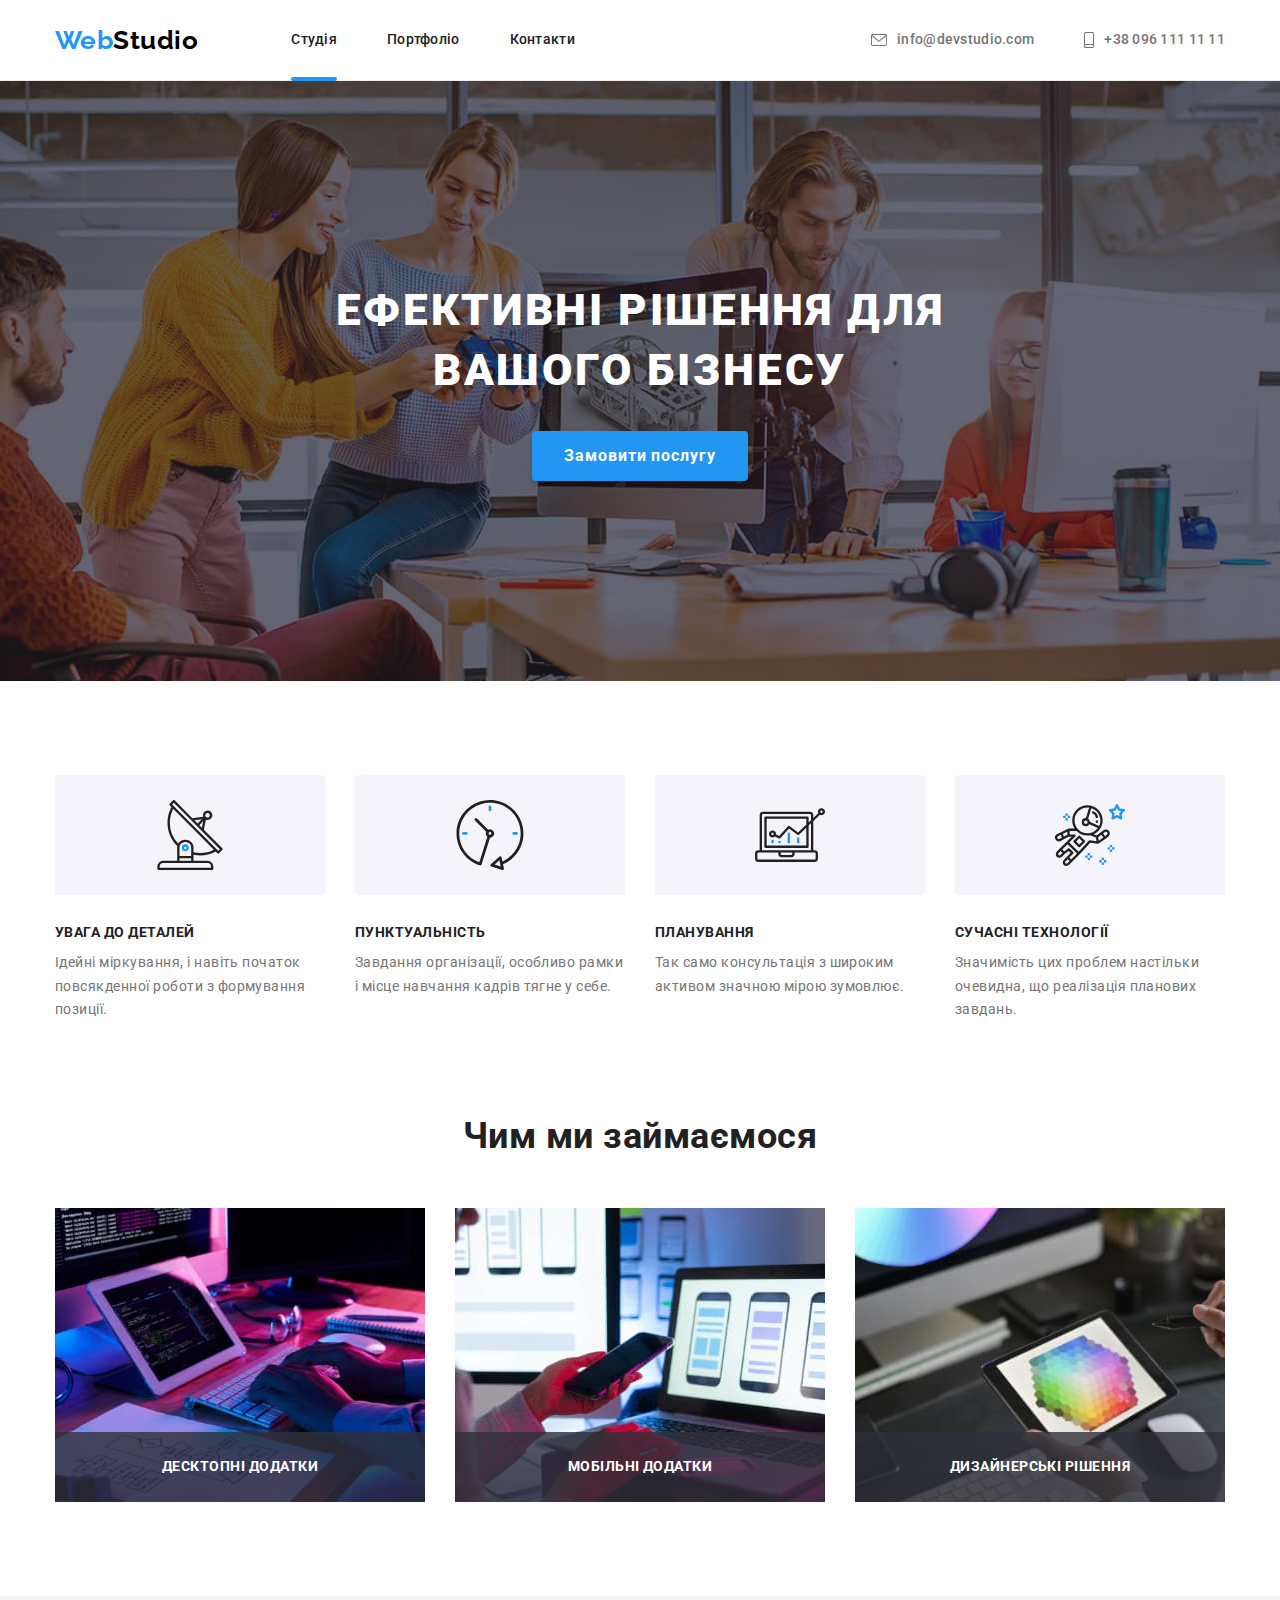
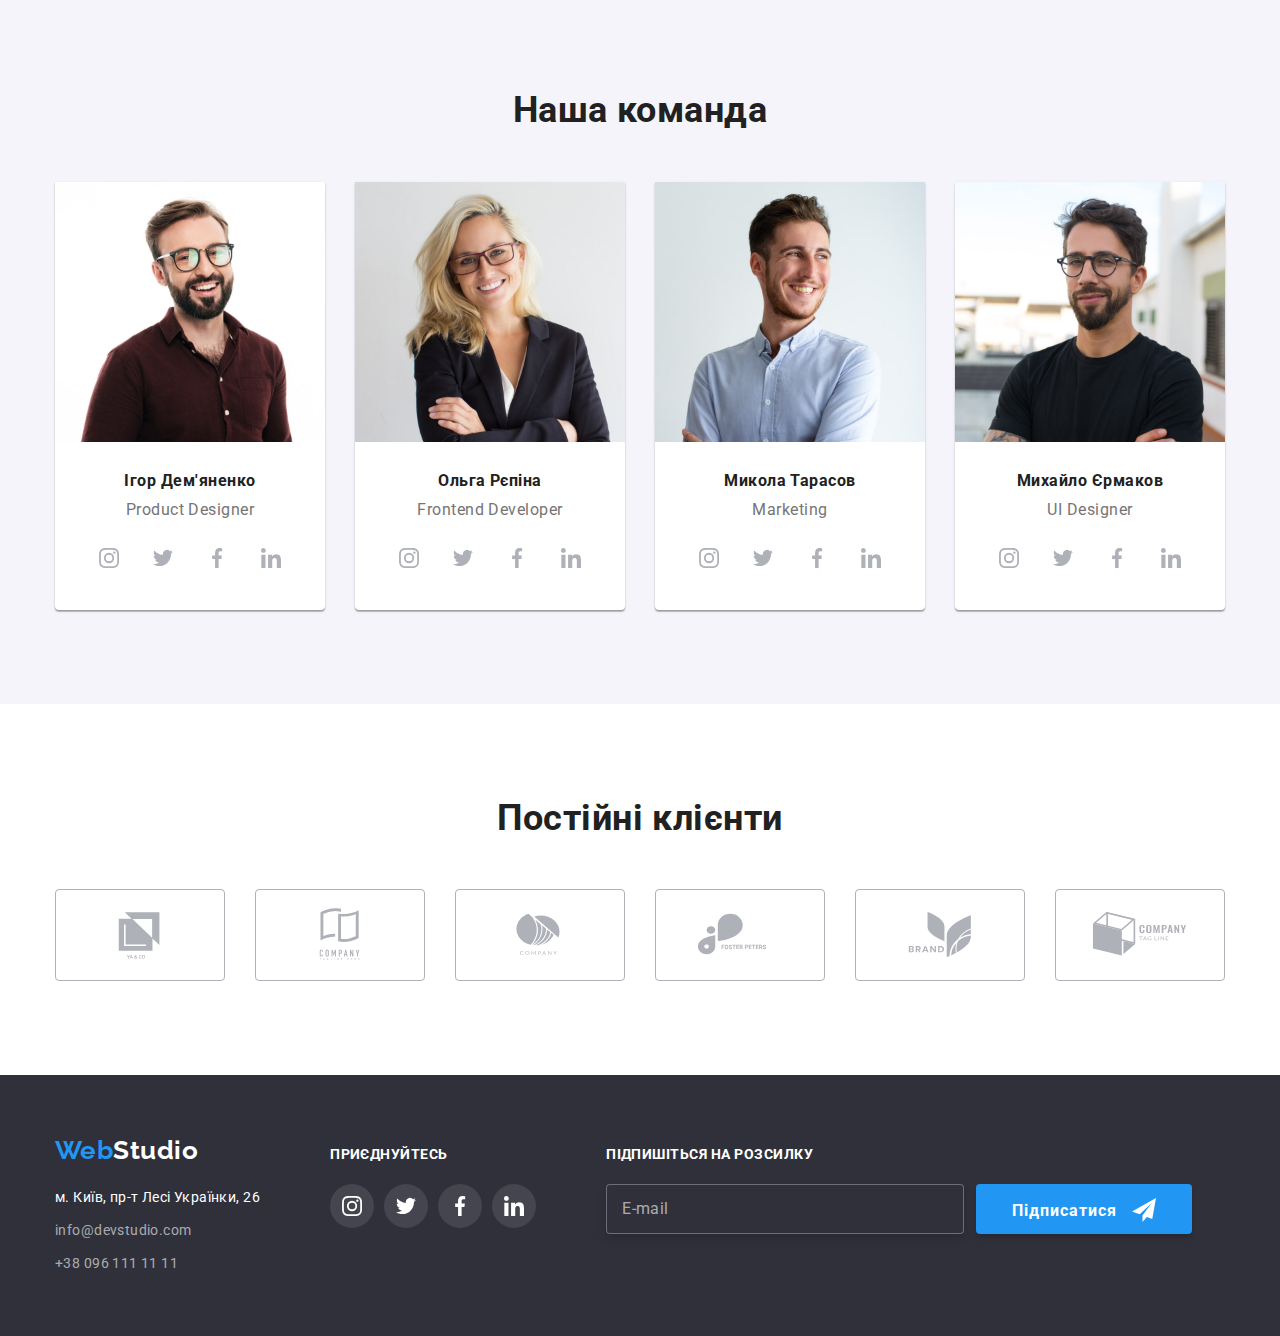
==== index.html @ 6e751613 "add tag bem" ====
<!DOCTYPE html>
<html lang="uk">

<head>
  <meta charset="UTF-8" />
  <meta http-equiv="X-UA-Compatible" content="IE=edge" />
  <meta name="viewport" content="width=device-width, initial-scale=1.0" />
  <title>WebStudio</title>
  <link href="https://fonts.googleapis.com/css2?family=Raleway:wght@700&family=Roboto:wght@400;500;700;900&display=swap"
    rel="stylesheet" />
  <link rel="stylesheet"
    href="https://cdnjs.cloudflare.com/ajax/libs/modern-normalize/1.1.0/modern-normalize.min.css" />
  <link rel="stylesheet" href="./css/styles.css" />
</head>

<body>

  <!-- Шапка -->
  <header class="page-header">
    <div class="container main-nav">
      <nav class="main-nav">


        <!-- Header logo -->
        <a href="./index.html" class="main-nav__logo">Web<span class="main-nav__label">Studio</span></a>

        <!-- Header nav -->
        <ul class="main-nav__list">

          <li class="main-nav__item"><a href="./index.html" class=" main-nav__link main-nav__link--current">Студія</a>
          </li>
          <li class="main-nav__item"><a href="./portfolio.html" class="main-nav__link">Портфоліо</a></li>
          <li class="main-nav__item"><a href="" class="main-nav__link">Контакти</a></li>
        </ul>
      </nav>

      <!-- Header auth     -->
      <ul class="header-auth__list">
        <li class="header-auth__item">
          <a class="header-auth__link  header-auth__mailo" href="mailto:info@devstudio.com">
            <svg class="header-auth__icon" width="16" height="12">
              <use href="./images/icons.svg.svg#icon-envelope "> </use>
            </svg>info@devstudio.com</a>
        </li>
        <li class="header-auth__item">
          <a class="header-auth__link " href="tel:+380961111111">
            <svg class="header-auth__icon" width="10" height="16">
              <use href="./images/icons.svg.svg#icon-smartphone "> </use>
            </svg>+38 096 111 11 11</a>
        </li>
      </ul>
    </div>
  </header>

  <main>
    <!-- Hero -->
    <section class="section-hero img-hero">
      <div class="container">
        <h1 class="section-hero__title">Ефективні рішення для вашого бізнесу</h1>
        <button type="button" class="modal__btm" data-modal-open>Замовити послугу</button>

      </div>
    </section>

    <!-- Sections features -->
    <section class="section-features">
      <h2 class="visuali-hidden">Особливості</h2>
      <div class="container">
        <ul class="section-features__list">
          <li class="section-features__item">
            <div class="section-features__icon">
              <svg class="section-features__svg">
                <use href="./images/icons.svg.svg#icon-antenna"> </use>
              </svg>
            </div>
            <h3 class="section-features__title">УВАГА ДО ДЕТАЛЕЙ</h3>

            <p class="section-features__description">
              Ідейні міркування, і навіть початок повсякденної роботи з формування позиції.
            </p>
          </li>
          <li>
            <div class="section-features__icon">
              <svg class="section-features__svg">
                <use href="./images/icons.svg.svg#icon-clock"> </use>
              </svg>
            </div>
            <h3 class="section-features__title">ПУНКТУАЛЬНІСТЬ</h3>
            <p class="section-features__description">
              Завдання організації, особливо рамки і місце навчання кадрів тягне у себе.
            </p>
          </li>
          <li>
            <div class="section-features__icon">
              <svg class="section-features__svg">
                <use href="./images/icons.svg.svg#icon-diagram"> </use>
              </svg>
            </div>
            <h3 class="section-features__title">ПЛАНУВАННЯ</h3>
            <p class="section-features__description">
              Так само консультація з широким активом значною мірою зумовлює.
            </p>
          </li>
          <li>
            <div class="section-features__icon">
              <svg class="section-features__svg">
                <use href="./images/icons.svg.svg#icon-astronaut"> </use>
              </svg>
            </div>
            <h3 class="section-features__title">СУЧАСНІ ТЕХНОЛОГІЇ</h3>
            <p class="section-features__description">
              Значимість цих проблем настільки очевидна, що реалізація планових завдань.
            </p>
          </li>
        </ul>
      </div>
    </section>

    <!-- Чим ми займаємося -->
    <section class="section">
      <div class="container">
        <h2 class="section__title">Чим ми займаємося</h2>
        <ul class="section__works">
          <li class="section__item">
            <div class="item-works__list">
              <img src="./images/aboutimg1.jpg" class="section__image" width="370" alt="box1" />
              <p class="item-works__description">Десктопні додатки</p>
            </div>
          </li>
          <li class="section__item">
            <div class="item-works__list">
              <img src="./images/aboutimg2.jpg" class="section__image" width="370" alt="box2" />
              <p class="item-works__description">Мобільні додатки</p>
            </div>
          </li>
          <li class="section__item">
            <div class="item-works__list">
              <img src="./images/aboutimg3.jpg" class="section__image" width="370" alt="box3" />
              <p class="item-works__description">Дизайнерські рішення</p>
            </div>
          </li>
        </ul>
      </div>
    </section>

    <!-- Наша команда -->
    <section class="section team">
      <div class="container">
        <h2 class="section__title">Наша команда</h2>
        <!-- Product Designer -->
        <ul class="section__list">
          <li class="section__avatar">
            <img src="./images/imgproductdesigner-min.jpg" class="section__image" width="270" alt="Product Designer" />
            <div class="section__info">
              <h3 class="section__name">Ігор Дем'яненко</h3>
              <p class="section__team">Product Designer</p>
              <ul class="section-socials__list">

                <li class="section-socials__item">
                  <a class="section-socials__link " href="#" rel="noopener noreferrer nofollow" target="_blank">
                    <svg class="section-socials__icon" width="20" height="20">
                      <use href="./images/icons.svg.svg#icon-instagram"> </use>
                    </svg>
                  </a>
                </li>
                <li class="section-socials__item">
                  <a class="section-socials__link " href="#" rel="noopener noreferrer nofollow" target="_blank">
                    <svg class="section-socials__icon" width="20" height="20">
                      <use href="./images/icons.svg.svg#icon-twitter"> </use>
                    </svg>
                  </a>
                </li>
                <li class="section-socials__item">
                  <a class="section-socials__link " href="#" rel="noopener noreferrer nofollow" target="_blank">
                    <svg class="section-socials__icon" width="20" height="20">
                      <use href="./images/icons.svg.svg#icon-facebook"> </use>
                    </svg>
                  </a>
                </li>
                <li class="section-socials__item">
                  <a class="section-socials__link " href="#" rel="noopener noreferrer nofollow" target="_blank">
                    <svg class="section-socials__icon" width="20" height="20">
                      <use href="./images/icons.svg.svg#icon-linkedin"> </use>
                    </svg>
                  </a>
                </li>
              </ul>
            </div>
          </li>
          <!-- Frontend Developer -->
          <li class="section__avatar">
            <img src="./images/imgfrontenddeveloper-min.jpg" class="section__image" width="270"
              alt="Frontend Developer" />

            <div class="section__info">
              <h3 class="section__name">Ольга Рєпіна</h3>
              <p class="section__team">Frontend Developer</p>
              <ul class="section-socials__list">

                <li class="section-socials__item">
                  <a class="section-socials__link " href="#" rel="noopener noreferrer nofollow" target="_blank">
                    <svg class="section-socials__icon" width="20" height="20">
                      <use href="./images/icons.svg.svg#icon-instagram"> </use>
                    </svg>
                  </a>
                </li>
                <li class="section-socials__item">
                  <a class="section-socials__link " href="#" rel="noopener noreferrer nofollow" target="_blank">
                    <svg class="section-socials__icon" width="20" height="20">
                      <use href="./images/icons.svg.svg#icon-twitter"> </use>
                    </svg>
                  </a>
                </li>
                <li class="section-socials__item">
                  <a class="section-socials__link " href="#" rel="noopener noreferrer nofollow" target="_blank">
                    <svg class="section-socials__icon" width="20" height="20">
                      <use href="./images/icons.svg.svg#icon-facebook"> </use>
                    </svg>
                  </a>
                </li>
                <li class="section-socials__item">
                  <a class="section-socials__link " href="#" rel="noopener noreferrer nofollow" target="_blank">
                    <svg class="section-socials__icon" width="20" height="20">
                      <use href="./images/icons.svg.svg#icon-linkedin"> </use>
                    </svg>
                  </a>
                </li>
              </ul>
            </div>
          </li>

          <!-- Marketing -->
          <li class="section__avatar">
            <img src="./images/imgmarketing-min.jpg" class="section__image" width="270" alt="Marketing" />
            <div class="section__info">
              <h3 class="section__name">Микола Тарасов</h3>
              <p class="section__team">Marketing</p>
              <ul class="section-socials__list">

                <li class="section-socials__item">
                  <a class="section-socials__link " href="#" rel="noopener noreferrer nofollow" target="_blank">
                    <svg class="section-socials__icon" width="20" height="20">
                      <use href="./images/icons.svg.svg#icon-instagram"> </use>
                    </svg>
                  </a>
                </li>
                <li class="section-socials__item">
                  <a class="section-socials__link " href="#" rel="noopener noreferrer nofollow" target="_blank">
                    <svg class="section-socials__icon" width="20" height="20">
                      <use href="./images/icons.svg.svg#icon-twitter"> </use>
                    </svg>
                  </a>
                </li>
                <li class="section-socials__item">
                  <a class="section-socials__link " href="#" rel="noopener noreferrer nofollow" target="_blank">
                    <svg class="section-socials__icon" width="20" height="20">
                      <use href="./images/icons.svg.svg#icon-facebook"> </use>
                    </svg>
                  </a>
                </li>
                <li class="section-socials__item">
                  <a class="section-socials__link " href="#" rel="noopener noreferrer nofollow" target="_blank">
                    <svg class="section-socials__icon" width="20" height="20">
                      <use href="./images/icons.svg.svg#icon-linkedin"> </use>
                    </svg>
                  </a>
                </li>
              </ul>
            </div>
          </li>

          <!-- UI Designer -->
          <li class="section__avatar">
            <img src="./images/imguldesigner-min.jpg" class="section__image" width="270" alt="UI Designerr" />
            <div class="section__info">
              <h3 class="section__name">Михайло Єрмаков</h3>
              <p class="section__team">UI Designer</p>
              <ul class="section-socials__list">

                <li class="section-socials__item">
                  <a class="section-socials__link " href="#" rel="noopener noreferrer nofollow" target="_blank">
                    <svg class="section-socials__icon" width="20" height="20">
                      <use href="./images/icons.svg.svg#icon-instagram"> </use>
                    </svg>
                  </a>
                </li>
                <li class="section-socials__item">
                  <a class="section-socials__link " href="#" rel="noopener noreferrer nofollow" target="_blank">
                    <svg class="section-socials__icon" width="20" height="20">
                      <use href="./images/icons.svg.svg#icon-twitter"> </use>
                    </svg>
                  </a>
                </li>
                <li class="section-socials__item">
                  <a class="section-socials__link " href="#" rel="noopener noreferrer nofollow" target="_blank">
                    <svg class="section-socials__icon" width="20" height="20">
                      <use href="./images/icons.svg.svg#icon-facebook"> </use>
                    </svg>
                  </a>
                </li>
                <li class="section-socials__item">
                  <a class="section-socials__link " href="#" rel="noopener noreferrer nofollow" target="_blank">
                    <svg class="section-socials__icon" width="20" height="20">
                      <use href="./images/icons.svg.svg#icon-linkedin"> </use>
                    </svg>
                  </a>
                </li>
              </ul>
            </div>
          </li>
        </ul>
      </div>
    </section>
    <!-- Постійні клієнти -->
    <section class="section">
      <div class="container  ">
        <h2 class="section__title">Постійні клієнти</h2>
        <ul class="section-customers__list">

          <li class="section-customers__item">
            <a class="section-customers__link" href="#" rel="noopener noreferrer nofollow" target="_blank">
              <svg class="section-customers__icon">
                <use href="./images/icons.svg.svg#icon-company-one"> </use>
              </svg>
            </a>
          </li>
          <li class="section-customers__item">
            <a class="section-customers__link" href="#" rel="noopener noreferrer nofollow" target="_blank">
              <svg class="section-customers__icon">
                <use href="./images/icons.svg.svg#icon-company-two"> </use>
              </svg>
            </a>
          </li>
          <li class="section-customers__item">
            <a class="section-customers__link" href="#" rel="noopener noreferrer nofollow" target="_blank">
              <svg class="section-customers__icon">
                <use href="./images/icons.svg.svg#icon-company-three"> </use>
              </svg>
            </a>
          </li>
          <li class="section-customers__item">
            <a class="section-customers__link" href="#" rel="noopener noreferrer nofollow" target="_blank">
              <svg class="section-customers__icon">
                <use href="./images/icons.svg.svg#icon-company-four"> </use>
              </svg>
            </a>
          </li>
          <li class="section-customers__item">
            <a class="section-customers__link" href="#" rel="noopener noreferrer nofollow" target="_blank">
              <svg class="section-customers__icon">
                <use href="./images/icons.svg.svg#icon-company-five"> </use>
              </svg>
            </a>
          </li>
          <li class="section-customers__item">
            <a class="section-customers__link" href="#" rel="noopener noreferrer nofollow" target="_blank">
              <svg class="section-customers__icon">
                <use href="./images/icons.svg.svg#icon-company-six"> </use>
              </svg>
            </a>
          </li>
        </ul>
      </div>
    </section>
  </main>

  <!-- Footer -->
  <footer class="footer">
    <div class="container blok-logo">
      <div>
        <a href="./index.html" class="footer__title">Web<span class="footer__logo">Studio</span></a>
        <address class="footer__addres">
          <!-- Footer auth -->
          <ul class="footer-auth__list">

            <li class="footer-auth__item">
              <a class="footer-auth__maps" href="https://goo.gl/maps/EwNaGcTpWCkgvGho6"
                rel="noopener noreferrer nofollow" target="_blank">м. Київ, пр-т Лесі Українки, 26</a>
            </li>

            <li class="footer-auth__item">
              <a href="mailto:info@devstudio.com" class="footer-auth__link" rel="noopener noreferrer nofollow"
                target="_blank">info@devstudio.com</a>
            </li>

            <li class="footer-auth__item"><a href="tel:+380961111111" class="footer-auth__link">+38 096 111 11 11</a>
            </li>
          </ul>
        </address>
      </div>
      <!-- Приєднуйтесь -->
      <div class=" footer-social">
        <b class="footer-social__title">приєднуйтесь</b>
        <ul class="footer-media__list">

          <li class="footer-media__item">
            <a class="footer-media__link " href="#" rel="noopener noreferrer nofollow" target="_blank">
              <svg class="footer-media__icon" width="20" height="20">
                <use href="./images/icons.svg.svg#icon-instagram"> </use>
              </svg>
            </a>

            <a class="footer-media__link " href="#" rel="noopener noreferrer nofollow" target="_blank">
              <svg class="footer-media__icon" width="20" height="20">
                <use href="./images/icons.svg.svg#icon-twitter"> </use>
              </svg>
            </a>

            <a class="footer-media__link " href="#" rel="noopener noreferrer nofollow" target="_blank">
              <svg class="footer-media__icon" width="20" height="20">
                <use href="./images/icons.svg.svg#icon-facebook"> </use>
              </svg>
            </a>

            <a class="footer-media__link " href="#" rel="noopener noreferrer nofollow" target="_blank">
              <svg class="footer-media__icon" width="20" height="20">
                <use href="./images/icons.svg.svg#icon-linkedin"> </use>
              </svg>
            </a>
          </li>
        </ul>
      </div>
      <!-- Підпишіться на розсилку -->
      <form>
        <div class="footer-social">
          <b class="footer-social__title">Підпишіться на розсилку</b>
          <div class="footer-subscribe">
            <div class="footer-form">
              <input class="footer-form__input" type="email" name="email" id="email" placeholder=" ">
              <label for="email" class="footer-form__label">E-mail</label>
            </div>
            <button type="submit" class="modal__btm">Підписатися
              <svg class="section-modal__icon" width="24" height="24">
                <use href="./images/icons.svg.svg#icon-icon-send-1"></use>
              </svg>
            </button>
          </div>
        </div>
      </form>
    </div>
  </footer>
  <!-- Modal -->
  <div class="backdrop is-hidden" data-modal>
    <div class="modal">
      <button class="modal__is-hidden" data-modal-close>
        <svg class="modal__close" width="11" height="11">
          <use href="./images/icons.svg.svg#icon-Vector-6"></use>
        </svg>
      </button>

      <h3 class="modal__title">Залиште свої дані, ми вам передзвонимо</h3>
      <form class="modal__form">
        <ul class="modal__group">
          <li class="modal__item">
            <label for="name" class="modal__label">Ім'я</label>
            <div class="modal__wrap">
              <input type="text" class="modal__input" name="name" id="name">
              <svg class="modal__icon" height="12" width="12">
                <use href="./images/icons.svg.svg#icon-Vector-1"></use>
              </svg>
            </div>

          </li>
          <li class="modal__item">
            <label for="tel" class="modal__label">Телефон</label>
            <div class="modal__wrap">
              <input type="tel" class="modal__input" name="tel" id="tel">
              <svg class="modal__icon" height="12" width="12">
                <use href="./images/icons.svg.svg#icon-Vector-2"></use>
              </svg>
            </div>
          </li>
          <li class="modal__item">
            <label for="mail" class="modal__label">Пошта</label>
            <div class="modal__wrap">
              <input type="email" class="modal__input" name="mail" id="mail">
              <svg class="modal__icon" height="12" width="12">
                <use href="./images/icons.svg.svg#icon-Vector-3"></use>
              </svg>
            </div>
          </li>
          <li class=" modal__item modal__comment">
            <label for="comment" class="modal__label">Коментар</label>
            <textarea class="modal__textarea" name="comment" id="comment" rows="10"
              placeholder="Введіть текст"></textarea>
          </li>
        </ul>

        <label class="checkbox__label">
          <input type="checkbox" class="checkbox__input" name="contract" value="contract" id="contract">
          <svg class="checkbox__icon" width="16" height="15">
            <use class="checkbox__border" href="./images/icons.svg.svg#icon-Vector-4"></use>
            <use class="checkbox__check" href="./images/icons.svg.svg#icon-icon-check"></use>
          </svg>
          <b class="contract"> Погоджуюся з розсилкою та приймаю <a class="contract__link" href="#">Умови
              договору</a></b>
        </label>

        <button class="btn-sumbit" type="submit">Відправити</button>
      </form>

    </div>
  </div>
  <script src="./js/modal.js"></script>
</body>

</html>
---- css/styles.css ----
:root {
  --primary-color: #ffffff;
  --primary-teks-color: #212121;
  --secondary-teks-color: #757575;
  --background-color-hero: #c4c4c4;
  --hero-footer-color: #2f303a;
  --hero-btn-color: #188ce8;
  --hero-logo-color: #000000;
  --akcent-color: #2196f3;
  --auth-nav-color: rgba(255, 255, 255, 0.6);
  --button-color-nav: #f5f4fa;
  --border-heder-portfolio: #ececec;
  --border-project-item: #eeeeee;
  --border-client-icon: #afb1b8;
  --background-hero-image: rgba(47, 48, 58, 0.4);
  --box-shadow-section-avatar-one: rgba(0, 0, 0, 0.12);
  --box-shadow-section-avatar-two: rgba(0, 0, 0, 0.14);
  --box-shadow-section-avatar-three: rgba(0, 0, 0, 0.2);
  --box-shadow-radio-btn-one: rgba(0, 0, 0, 0.1);
  --box-shadow-radio-btn-two: rgba(0, 0, 0, 0.08);
  --box-shadow-radio-btn-three: rgba(0, 0, 0, 0.12);
  --box-shadow-project-item-one: rgba(0, 0, 0, 0.12);
  --box-shadow-project-item-two: rgba(0, 0, 0, 0.06);
  --box-shadow-project-item-three: rgba(0, 0, 0, 0.16);
  --background-footer-media: rgba(255, 255, 255, 0.1);
  --background-overlay-text: rgba(33, 150, 243, 0.9);
  --duration: 250ms;
  --timing-function: cubic-bezier(0.4, 0, 0.2, 1);
  --border-footer-subscribe-btn: rgba(255, 255, 255, 0.3);
  --drop-shadop-footer-subscribe-btn: drop-shadow(0px 4px 4px rgba(0, 0, 0, 0.15));
  --input-email-footer-bc: #2f303a;
  --label-email-footer-color: rgba(255, 255, 255, 0.6);
  --btn-sumbit-modal-box-shadow: rgba(0, 0, 0, 0.15);
  --comment-textarea-color: rgba(117, 117, 117, 0.5);
  --comment-textarea-border: rgba(33, 33, 33, 0.2);
  --works-description-bc: rgba(47, 48, 58, 0.8);
}

/* Body */
body {
  color: var(--primary-teks-color);
  background-color: var(--primary-color);
  font-family: 'Roboto', sans-serif;
  letter-spacing: 0.03em;
}
/* Utility */
h1,
h2,
h3,
h4,
h5,
h6,
p {
  margin: 0px;
  margin-block-start: 0;
  margin-block-end: 0;
}

ul {
  padding-inline-start: 0;
  margin-block-start: 0;
  margin-block-end: 0;
  margin: 0px;
  padding-left: 0;
  list-style: none;
}

/* Visuali Hidden */
.visuali-hidden {
  position: absolute;
  clip: rect(0 0 0 0);
  width: 1px;
  height: 1px;
}

/* Container */
.container {
  width: 1200px;
  margin-left: auto;
  margin-right: auto;
  padding-left: 15px;
  padding-right: 15px;
}

/* Шапка */
/* Header  and footer logo */
.page-header {
  border-bottom: 1px solid var(--border-heder-portfolio);
}

/* Main-nav */

.main-nav {
  display: flex;
  align-items: center;
}

/* Header logo */

.main-nav__label,
.footer__logo,
.main-nav__logo {
  font-family: 'Raleway', sans-serif;
  font-weight: 700;
  font-size: 26px;
  line-height: 1.19;
  text-decoration: none;
}

.main-nav__label {
  color: var(--hero-logo-color);
}
.footer__logo {
  color: var(--primary-color);
}

.main-nav__logo {
  margin-right: 93px;

  color: var(--akcent-color);
}

/* Header nav  */
.main-nav__list {
  display: flex;
  margin-top: 0;
  margin-bottom: 0;

  letter-spacing: 0.02em;
  font-weight: 500;
  font-size: 14px;
  line-height: 1.14;
}
  .main-nav__link--current {
  position: relative;

  color: var(--akcent-color);
}
.main-nav__link--current::after {
  content: '';
  position: absolute;
  bottom: -1px;
  display: block;
  width: 100%;
  height: 4px;
  background-color: var(--akcent-color);
  border-radius: 2px;
}

 .main-nav__link:hover,
 .main-nav__link:focus {
  color: var(--akcent-color);
}

.main-nav__item {
  display: block;
}

.main-nav__item:not(:last-child) {
  margin-right: 50px;
}

.main-nav__link {
  display: block;
  padding-top: 32px;
  padding-bottom: 32px;

  color: var(--primary-teks-color);
  text-decoration: none;

  transition: var(--duration) var(--timing-function);
}

/* Header auth */
.header-auth__list {
  display: flex;
  margin-top: 0;
  margin-bottom: 0;
  margin-left: auto;

  letter-spacing: 0.02em;
  font-weight: 500;
  font-size: 14px;
  line-height: 1.14;
}
.header-auth__item:not(:last-child) {
  margin-right: 50px;
}
.header-auth__item {
  display: block;
}

.header-auth__link {
  display: flex;
  padding-top: 32px;
  padding-bottom: 32px;
  align-items: center;
  fill: currentColor;

  color: var(--secondary-teks-color);
  text-decoration: none;

  transition: var(--duration) var(--timing-function);
}

.header-auth__link:hover,
.header-auth__link:focus {
  color: var(--akcent-color);
}
.header-auth__icon {
  margin-right: 10px;
}

.header-auth__icon:hover,
.header-auth__icon:focus {
  fill: var(--akcent-color);
}

.header-auth__mailo:hover,
.header-auth__mailo:focus {
  fill: var(--akcent-color);
}

/* Hero */
/* Hero title*/
/* Overlay */
.img-hero {
  max-width: 1600px;
  margin-right: auto;
  margin-left: auto;
  background-image: linear-gradient(var(--background-hero-image), var(--background-hero-image)),
    url('../images/imghero.jpg');
  background-position: center;
  background-repeat: no-repeat;
  background-size: cover;
}

.section-hero {
  display: flex;
  padding-top: 200px;
  padding-bottom: 200px;

  background-color: var(--background-color-hero);
  align-items: center;
  text-align: center;
}

.section-hero__title {
  max-width: 696px;
  margin-bottom: 30px;
  margin-left: auto;
  margin-right: auto;

  color: var(--primary-color);
  letter-spacing: 0.06em;
  text-transform: uppercase;
  font-weight: 900;
  font-size: 44px;
  line-height: 1.36;
}

/* Hero button */

.modal__btm{
  position: relative;
  height: 50px;
  min-width: 216px;

  border-radius: 4px;
  border-color: transparent;
  box-shadow: 0px 4px 4px var(--btn-sumbit-modal-box-shadow);

  color: var(--primary-color);
  background-color: var(--akcent-color);
  font-family: inherit;
  font-weight: 700;
  font-size: 16px;
  line-height: 1.88;
  letter-spacing: 0.06em;
  cursor: pointer;

  transition: var(--duration) var(--timing-function);
}

.hero-btm:hover,
.hero-btm:focus {
  background-color: var(--hero-btn-color);
}

/* Sections features */

.section-features {
  padding-top: 94px;
}
.section-features__list {
  display: flex;
  gap: 30px;
}

.section-features__icon {
  padding: 25px 100px;
  border-radius: 4px;

  height: 120px;
  margin-bottom: 30px;
  background-color: var(--button-color-nav);
}
.section-features__svg {
  height: 70px;
  width: 70px;
}

.section-features__title {
  margin-bottom: 10px;

  color: var(--primary-teks-color);
  font-weight: 700;
  font-size: 14px;
  line-height: 1.14;
  text-transform: uppercase;
}

.section-features__description {
  max-width: 270px;

  color: var(--secondary-teks-color);
  font-size: 14px;
  line-height: 1.71;
}

/* Чим ми займаємося */
/* Наша команда */
.section {
  padding-top: 94px;
  padding-bottom: 94px;

  text-align: center;
}

.team:nth-child(2n) {
  background-color: var(--button-color-nav);
}

.section__title {
  margin-bottom: 50px;
  justify-content: center;

  color: var(--primary-teks-color);
  font-weight: 700;
  font-size: 36px;
  line-height: 1.16;
}

.section__works {
  display: flex;
}

.section__item {
  position: relative;
  display: block;
  margin-right: 30px;
}

.section__item:nth-child(3n) {
  margin-right: 0;
}
.item-works__description {
  position: absolute;
  display: flex;
  justify-content: center;
  align-items: center;
  width: 100%;
  height: 70px;
  bottom: 0;
  left: 0;

  color: var(--primary-color);
  background-color: var(--works-description-bc);
  font-weight: 700;
  font-size: 14px;
  line-height: 1.14;
  text-align: center;
  text-transform: uppercase;
}

.section__team {
  margin-bottom: 16px;

  color: var(--secondary-teks-color);
  font-size: 16px;
  line-height: 1.18;
  text-align: center;
}

.section__list {
  display: flex;
  margin-bottom: auto;
  margin-top: auto;
}
.section__info {
  padding-top: 30px;
  padding-bottom: 30px;
}

.section__avatar {
  display: block;
  max-width: 100%;
  box-shadow: 0px 1px 3px var(--box-shadow-section-avatar-one),
    0px 1px 1px var(--box-shadow-section-avatar-two),
    0px 2px 1px var(--box-shadow-section-avatar-three);
  border-radius: 0px 0px 4px 4px;

  background-color: var(--primary-color);
}

.section__avatar:not(:last-child) {
  margin-right: 30px;
}

.section__name {
  margin-bottom: 10px;

  color: var(--primary-teks-color);
  font-size: 16px;
  line-height: 1.18;
  text-align: center;
}

/* Links media avatar */

.section-socials__list {
  display: flex;
  justify-content: center;
}
.section-socials__item:not(:last-child) {
  margin-right: 10px;
}

.section-socials__link {
  display: block;
  padding: 12px;

  height: 44px;
  border-radius: 50%;
  fill: var(--border-client-icon);
  background-color: var(--primary-color);
  text-decoration: none;

  transition: var(--duration) var(--timing-function);
}

.section-socials__link:hover,
.section-socials__link:focus {
  fill: var(--primary-color);
  background-color: var(--akcent-color);
}

/* Button nav portfolio */
.section__portfolio {
  padding-top: 94px;
  padding-bottom: 94px;

  color: var(--primary-teks-color);
  font-size: 36px;
  line-height: 1.16;
}
.radio__list {
  display: flex;
  margin-bottom: 50px;
  justify-content: center;
}

.portfolio__list {
  display: flex;
  flex-wrap: wrap;
  gap: 30px;
}

.radio__item {
  margin-right: 8px;
}
.radio__item:nth-child(5) {
  margin-right: 0;
}

.radio__btn {
  display: block;
  padding: 6px 22px;
  border-radius: 4px;
  border-color: transparent;

  color: var(--primary-teks-color);
  background-color: var(--button-color-nav);
  font-family: inherit;
  font-size: 16px;
  font-weight: 500;
  line-height: 1.62;
  letter-spacing: 0.03em;
  cursor: pointer;

  transition: var(--duration) var(--timing-function);
}

.radio__btn:hover,
.radio__btn:focus {
  box-shadow: 0px 3px 1px var(--box-shadow-radio-btn-one),
    0px 1px 2px var(--box-shadow-radio-btn-two), 0px 2px 2px var(--box-shadow-radio-btn-three);

  color: var(--primary-color);
  background-color: var(--akcent-color);
}

.portfolio__item {
  display: block;
}
.section__port-overlay {
  position: relative;
  overflow: hidden;
}

.section__text-overlay {
  position: absolute;
  top: 0;
  left: 0;
  width: 100%;
  height: 100%;
  padding: 63px 24px;

  color: var(--primary-color);
  font-size: 18px;
  line-height: 1.56;
  background-color: var(--background-overlay-text);

  opacity: 0;
  transform: translateY(100%);
  transition: transform var(--duration) var(--timing-function),
    opacity var(--duration) var(--timing-function);
}

.portfolio__list .portfolio__link:hover .section__text-overlay ,
.portfolio__list .portfolio__link:focus .section__text-overlay  {
  opacity: 1;
  transform: translateY(0);
}
.portfolio__link{
  display: block;
  text-decoration: none;

  transition: var(--duration) var(--timing-function);
}
.portfolio__link:hover,
.portfolio__link:focus {
  box-shadow: 0px 1px 1px var(--box-shadow-project-item-one),
    0px 4px 4px var(--box-shadow-project-item-two), 1px 4px 6px var(--box-shadow-project-item-three);
}
 
.section__image {
  display: block;
  max-width: 100%;
}

.project__user {
  padding-top: 20px;
  padding-right: 24px;
  padding-bottom: 20px;
  padding-left: 24px;
  background-color: var(--primary-color);
  border-bottom: 1px solid var(--border-project-item);
  border-right: 1px solid var(--border-project-item);
  border-left: 1px solid var(--border-project-item);
}

.project__title {
  margin-bottom: 4px;

  color: var(--primary-teks-color);
  font-weight: 700;
  font-size: 18px;
  line-height: 2;
  letter-spacing: 0.06em;
}

.project__description {
  color: var(--secondary-teks-color);
  font-size: 16px;
  line-height: 1.88;
}

/* Section-Customers */
/* Постійні клієнти */

.section-customers__list {
  display: flex;
}

.section-customers__item:not(:last-child) {
  margin-right: 30px;
}

.section-customers__link {
  display: flex;
  height: 92px;
  width: 170px;
  justify-content: center;
  align-items: center;
  border-radius: 4px;
  border: 1px solid var(--border-client-icon);
  fill: var(--border-client-icon);

  transition: var(--duration) var(--timing-function);
}
.section-customers__link:hover,
.section-customers__link:focus {
  fill: var(--akcent-color);
  border-color: var(--akcent-color);
}

.section-customers__icon {
  display: block;
  width: 106px;
  height: 60px;
}

/* Footer */
/*  Footer auth*/
.footer {
  padding-top: 60px;
  padding-bottom: 60px;

  background-color: var(--hero-footer-color);
}
.footer__title {
  color: var(--akcent-color);
  font-family: 'Raleway', sans-serif;
  font-weight: 700;
  font-size: 26px;
  line-height: 1.19;
  text-decoration: none;
}

.footer__addres {
  margin-top: 20px;

  font-style: normal;
  font-weight: 400;
}
.footer-auth__item {
  margin-bottom: 9px;
}
.footer-auth__item:nth-last-child(1) {
  margin-bottom: 0;
}
.blok-logo {
  display: flex;
  align-items: baseline;
}

/* Підпишіться на розсилку */
.footer-social {
  margin-left: 70px;
}

.footer-social__title {
  margin-bottom: 20px;

  color: var(--primary-color);
  font-weight: 700;
  font-size: 14px;
  line-height: 1.14;
  text-transform: uppercase;
}
.footer-media__item {
  display: flex;
  margin: 0;
  padding: 0;
  margin-top: 20px;
  gap: 10px;
}

.footer-media__link  {
  display: flex;
  align-items: center;
  justify-content: center;
  height: 44px;
  width: 44px;
  border-radius: 50%;

  color: var(--primary-color);
  background-color: var(--background-footer-media);
  background-repeat: no-repeat;
  background-position: center;
}
.footer-media__link  {
  fill: currentColor;

  transition: var(--duration) var(--timing-function);
}

.footer-media__link:hover,
.footer-media__link:focus {
  border-radius: 50%;

  background-color: var(--akcent-color);
}

.footer-auth__maps {
  color: var(--primary-color);

  text-decoration: none;
  font-size: 14px;
  line-height: 1.71;
  letter-spacing: 0.03em;
}
/* Footer auth */
.footer-auth__link {
  color: var(--auth-nav-color);
  letter-spacing: 0.03em;
  font-size: 14px;
  line-height: 1.71;
  text-decoration: none;

  transition: var(--duration) var(--timing-function);
}

.footer-auth__link:hover,
.footer-auth__link:focus {
  color: var(--akcent-color);
}
/* Modal */
/*Data-modal*/
.backdrop {
  position: fixed;
  top: 0;
  left: 0;
  width: 100%;
  height: 100%;

  background-color: var(--box-shadow-section-avatar-three);

  opacity: 1;
  transform: scale(1);
  transition: opacity var(--duration) var(--timing-function),
    visibility var(--duration) var(--timing-function),
    transform var(--duration) var(--timing-function);
}

.backdrop.is-hidden {
  opacity: 0;
  pointer-events: none;
  visibility: hidden;
}

.modal {
  position: absolute;
  top: 50%;
  left: 50%;
  padding: 40px;
  width: 528px;
  border-radius: 4px;

  background-color: var(--primary-color);
  box-shadow: 0px 1px 3px var(--box-shadow-section-avatar-one),
    0px 1px 1px var(--box-shadow-section-avatar-two),
    0px 2px 1px var(--box-shadow-section-avatar-three);
  text-align: center;

  transform: translate(-50%, -50%) scale(1);
  transition: transform var(--duration) var(--timing-function);
}

.modal__is-hidden {
  position: absolute;
  display: flex;
  width: 30px;
  height: 30px;
  top: 8px;
  right: 8px;
  justify-content: center;
  align-items: center;
  border-radius: 50%;

  background-color: var(--primary-color);
  border: 1px solid var(--box-shadow-radio-btn-one);
  cursor: pointer;

  transform: scale(1);
}
.modal__close {
  transition: var(--duration) var(--timing-function);
}

.modal .modal__is-hidden:hover,
.modal .modal__is-hidden:focus {
  fill: var(--akcent-color);
}

.modal__title {
  text-align: center;
  margin-bottom: 12px;
}

.modal__form {
  margin-right: auto;
  margin-left: auto;
}

.modal__group {
  margin-bottom: 20px;
  text-align: start;
}
.modal__wrap {
  position: relative;
  display: flex;
  flex-direction: column;
  margin-top: 4px;
}
.modal__item:not(:last-child) {
  margin-bottom: 10px;
}
 
.modal__input {
  border: 1px solid var(--comment-textarea-border);
  border-radius: 4px;
  height: 40px;
  padding-left: 42px;
  cursor: pointer;
}

.modal__input:hover,
.modal__input:focus{
  border-color: var(--akcent-color);
}
.modal__label {
  color: var(--secondary-teks-color);

  font-size: 12px;
  line-height: 1.16;
  letter-spacing: 0.01em;
}
.modal__input {
  transition: var(--duration) var(--timing-function);
}

.modal__input:hover + .modal__icon,
.modal__input:focus + .modal__icon {
  fill: var(--akcent-color);
}

.modal__icon {
  position: absolute;
  top: 50%;
  left: 19px;

  transform: translateY(-50%);
  transition: var(--duration) var(--timing-function);
}

.modal__textarea{
  height: 120px;
  width: 448px;
  resize: none;
  padding: 16px 12px;
  margin-top: 4px;
  border-radius: 4px;
  border: 1px solid var(--comment-textarea-border);

  color: var(--comment-textarea-color);
  font-size: 12px;
  line-height: 1.16;
  letter-spacing: 0.01em;
  cursor: pointer;

  transition: var(--duration) var(--timing-function);
}
.modal__textarea:hover,
.modal__textarea:focus {
  border-color: var(--akcent-color);
}

.checkbox__input {
  -webkit-appearance: none;
  -moz-appearance: none;
  appearance: none;
}

.checkbox__label {
  display: flex;
  align-items: center;
  justify-content: center;
  margin-bottom: 30px;
  cursor: pointer;
}

.checkbox__border {
  display: block;
}

.checkbox__check {
  display: none;
  transition: var(--duration) var(--timing-function);
}
.checkbox__input:checked + .checkbox__icon .checkbox__check {
  display: block;
  fill: var(--primary-color);
}

.checkbox__input:checked + .checkbox__icon {
  background-color: var(--akcent-color);
  border-radius: 4px;
}

.checkbox__input:checked + .checkbox__icon > .checkbox__border {
  display: none;
}
.contract {
  margin-left: 10px;

  color: var(--secondary-teks-color);
  line-height: 1.71;
  font-weight: 400;
  font-size: 14px;
}

.contract__link {
  margin-left: 5px;

  color: var(--akcent-color);
}

.btn-sumbit {
  min-width: 200px;
  height: 50px;
  cursor: pointer;
  padding: 10px 28px;
  margin-right: auto;
  margin-left: auto;
  border-radius: 4px;
  border: transparent;

  color: var(--primary-color);
  background-color: var(--akcent-color);
  box-shadow: 0px 4px 4px var(--btn-sumbit-modal-box-shadow);

  font-weight: 700;
  font-size: 16px;
  line-height: 1.88;
  letter-spacing: 0.06em;
}
/* Підпишіться на розсилку */
.footer-subscribe {
  display: flex;
  margin-top: 20px;
  gap: 12px;
}
 
.footer-form__input{
  width: 358px;
  padding: 15px;
  border: 1px solid var(--border-footer-subscribe-btn);
  border-radius: 4px;

  color: var(--primary-color);
  background-color: var(--input-email-footer-bc);

  filter: var(--drop-shadop-footer-subscribe-btn);
}
.footer-form {
  position: relative;
}
.footer-form__label{
  position: absolute;
  top: 50%;
  left: 16px;

  color: var(--label-email-footer-color);

  transform: translateY(-50%);
  transition: var(--duration) var(--timing-function);
}
.footer-form__input:focus + .footer-form__label,
.footer-form__input:not(:placeholder-shown) + .footer-form__label {
  transform: translate(-70px, -10px);
}

.section-modal__icon {
  margin-left: 10px;

  fill: var(--primary-color);

  transform: translateY(25%);
}
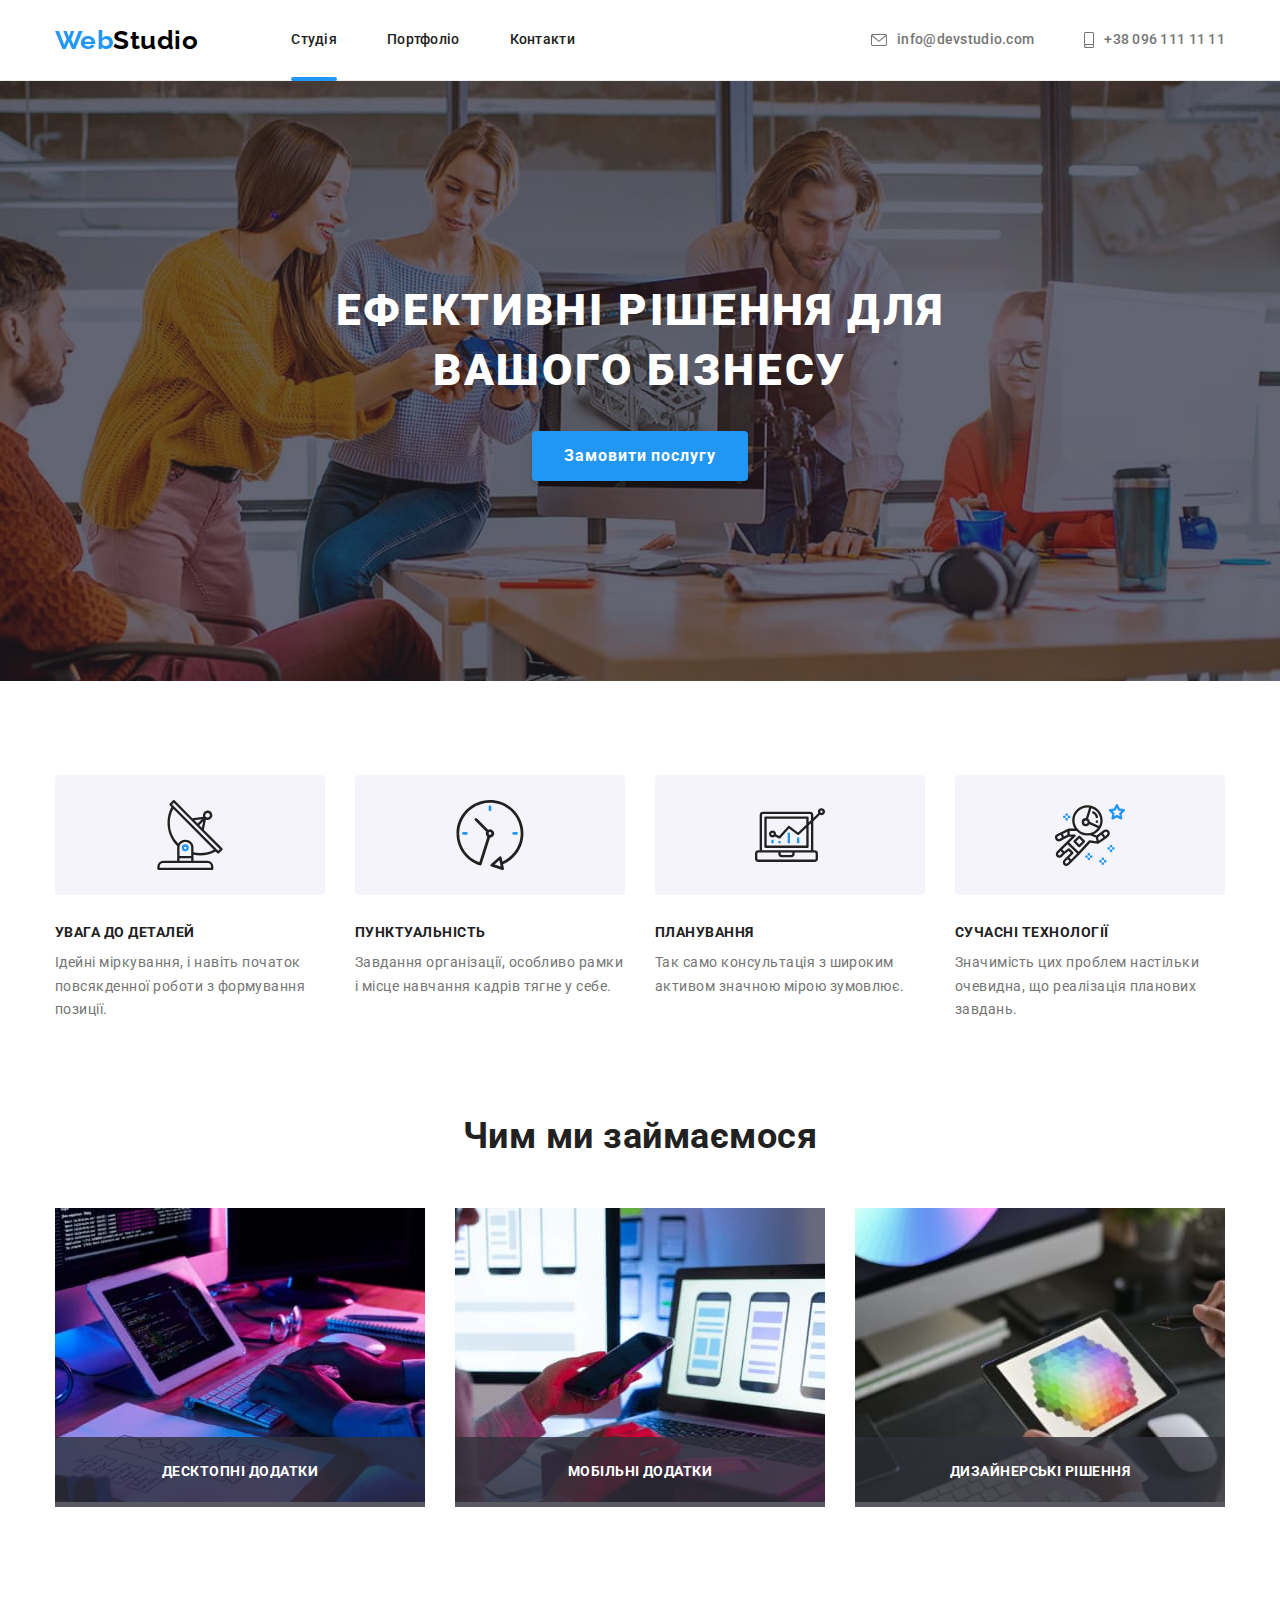
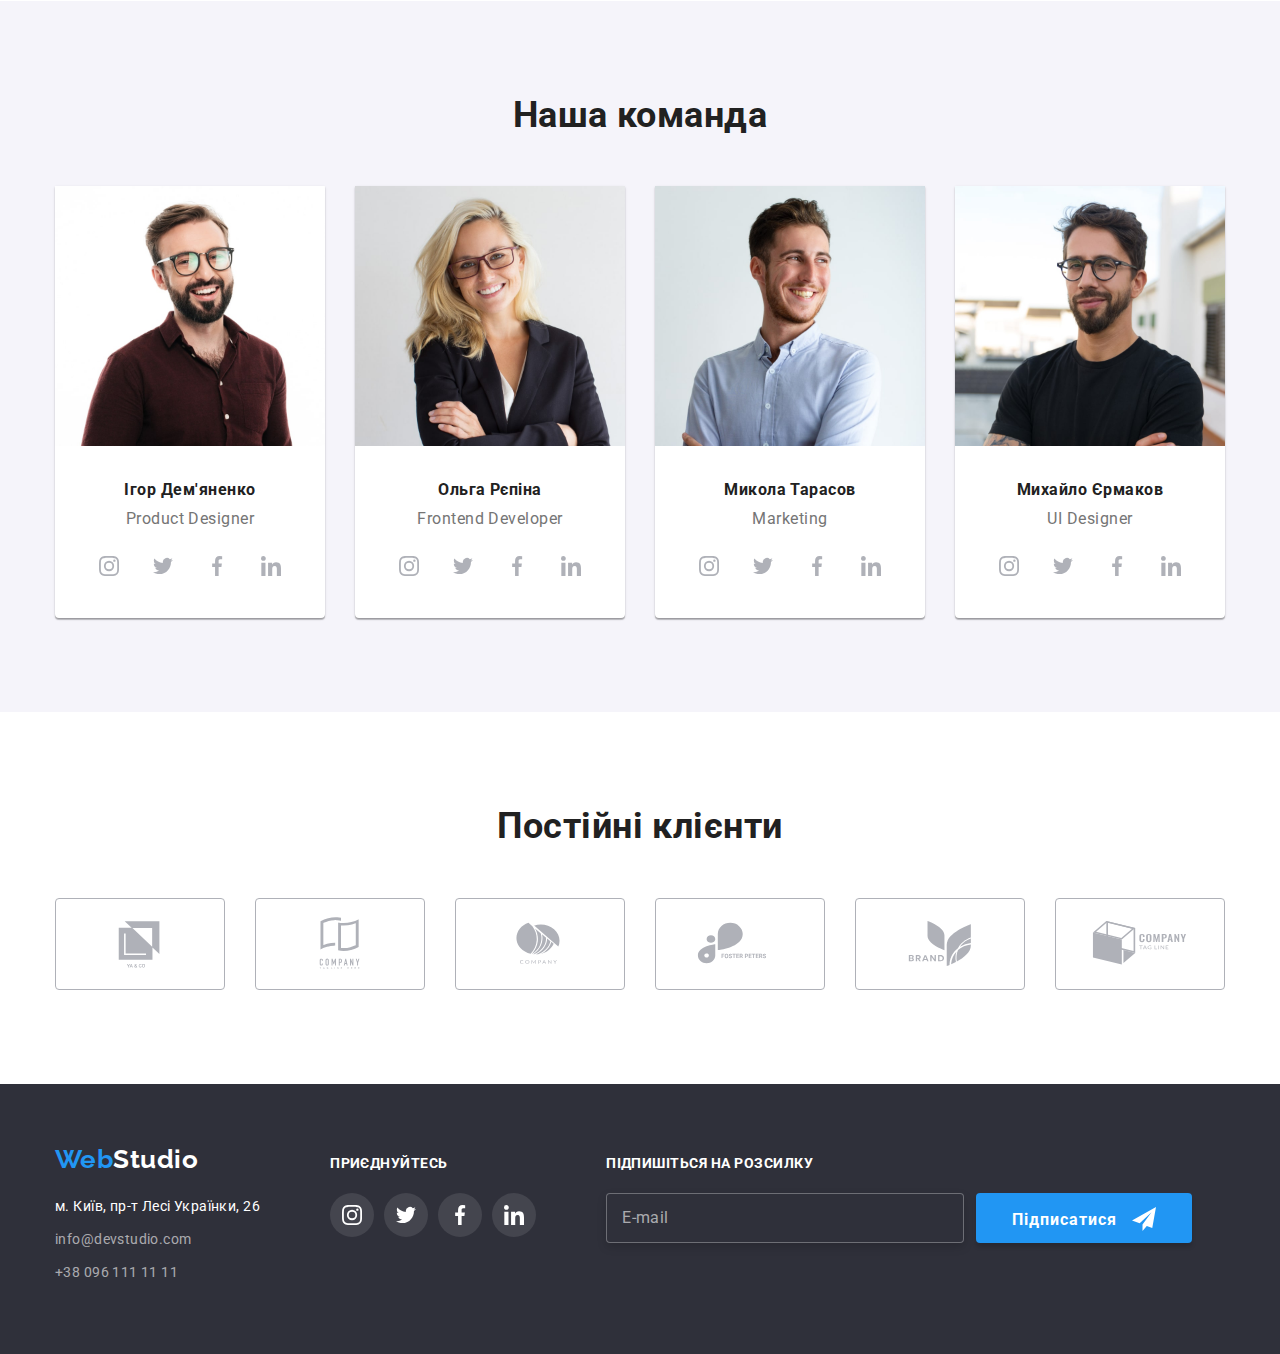
==== commit 10ab859c: "add css files" ====
--- a/index.html
+++ b/index.html
@@ -10,7 +10,7 @@
     rel="stylesheet" />
   <link rel="stylesheet"
     href="https://cdnjs.cloudflare.com/ajax/libs/modern-normalize/1.1.0/modern-normalize.min.css" />
-  <link rel="stylesheet" href="./css/styles.css" />
+  <link rel="stylesheet" href="./css/main.min.css" />
 </head>
 
 <body>
--- a/css/main.min.css
+++ b/css/main.min.css
@@ -0,0 +1 @@
+:root{--primary-color: #ffffff;--primary-teks-color: #212121;--secondary-teks-color: #757575;--background-color-hero: #c4c4c4;--hero-footer-color: #2f303a;--hero-btn-color: #188ce8;--hero-logo-color: #000000;--akcent-color: #2196f3;--auth-nav-color: rgba(255, 255, 255, 0.6);--button-color-nav: #f5f4fa;--border-heder-portfolio: #ececec;--border-project-item: #eeeeee;--border-client-icon: #afb1b8;--background-hero-image: rgba(47, 48, 58, 0.4);--box-shadow-section-avatar-one: rgba(0, 0, 0, 0.12);--box-shadow-section-avatar-two: rgba(0, 0, 0, 0.14);--box-shadow-section-avatar-three: rgba(0, 0, 0, 0.2);--box-shadow-radio-btn-one: rgba(0, 0, 0, 0.1);--box-shadow-radio-btn-two: rgba(0, 0, 0, 0.08);--box-shadow-radio-btn-three: rgba(0, 0, 0, 0.12);--box-shadow-project-item-one: rgba(0, 0, 0, 0.12);--box-shadow-project-item-two: rgba(0, 0, 0, 0.06);--box-shadow-project-item-three: rgba(0, 0, 0, 0.16);--background-footer-media: rgba(255, 255, 255, 0.1);--background-overlay-text: rgba(33, 150, 243, 0.9);--duration: 250ms;--timing-function: cubic-bezier(0.4, 0, 0.2, 1);--border-footer-subscribe-btn: rgba(255, 255, 255, 0.3);--drop-shadop-footer-subscribe-btn: drop-shadow(0px 4px 4px rgba(0, 0, 0, 0.15));--input-email-footer-bc: #2f303a;--label-email-footer-color: rgba(255, 255, 255, 0.6);--btn-sumbit-modal-box-shadow: rgba(0, 0, 0, 0.15);--comment-textarea-color: rgba(117, 117, 117, 0.5);--comment-textarea-border: rgba(33, 33, 33, 0.2);--works-description-bc: rgba(47, 48, 58, 0.8);--main-font-family: Roboto,sans-serif}h1,h2,h3,h4,h5,h6,p{margin:0px;-webkit-margin-before:0;margin-block-start:0;-webkit-margin-after:0;margin-block-end:0}ul{-webkit-padding-start:0;padding-inline-start:0;-webkit-margin-before:0;margin-block-start:0;-webkit-margin-after:0;margin-block-end:0;margin:0px;padding-left:0;list-style:none}body{color:var(--primary-teks-color);background-color:var(--primary-color);font-family:var(--main-font-family);letter-spacing:.03em}.container{width:1200px;margin-left:auto;margin-right:auto;padding-left:15px;padding-right:15px}.visuali-hidden{position:absolute;clip:rect(0 0 0 0);width:1px;height:1px}.modal__btm{position:relative;height:50px;min-width:216px;border-radius:4px;border-color:rgba(0,0,0,0);box-shadow:0px 4px 4px var(--btn-sumbit-modal-box-shadow);color:var(--primary-color);background-color:var(--akcent-color);font-family:inherit;font-weight:700;font-size:16px;line-height:1.88;letter-spacing:.06em;cursor:pointer;transition:var(--duration) var(--timing-function)}.modal__btm:hover,.modal__btm:focus{background-color:var(--hero-btn-color)}.btn-sumbit{min-width:200px;height:50px;cursor:pointer;padding:10px 28px;margin-right:auto;margin-left:auto;border-radius:4px;border:rgba(0,0,0,0);color:var(--primary-color);background-color:var(--akcent-color);box-shadow:0px 4px 4px var(--btn-sumbit-modal-box-shadow);font-weight:700;font-size:16px;line-height:1.88;letter-spacing:.06em}.radio__btn{display:block;padding:6px 22px;border-radius:4px;border-color:rgba(0,0,0,0);color:var(--primary-teks-color);background-color:var(--button-color-nav);font-family:inherit;font-size:16px;font-weight:500;line-height:1.62;letter-spacing:.03em;cursor:pointer;transition:var(--duration) var(--timing-function)}.radio__btn:hover,.radio__btn:focus{box-shadow:0px 3px 1px var(--box-shadow-radio-btn-one),0px 1px 2px var(--box-shadow-radio-btn-two),0px 2px 2px var(--box-shadow-radio-btn-three);color:var(--primary-color);background-color:var(--akcent-color)}.page-header{border-bottom:1px solid var(--border-heder-portfolio)}.main-nav{display:flex;align-items:center}.main-nav__label{color:var(--hero-logo-color);font-family:"Raleway",sans-serif;font-weight:700;font-size:26px;line-height:1.19;text-decoration:none}.main-nav__logo{margin-right:93px;color:var(--akcent-color);font-family:"Raleway",sans-serif;font-weight:700;font-size:26px;line-height:1.19;text-decoration:none}.main-nav__list{display:flex;margin-top:0;margin-bottom:0;letter-spacing:.02em;font-weight:500;font-size:14px;line-height:1.14}.main-nav__link--current{position:relative;color:var(--akcent-color)}.main-nav__link--current::after{content:"";position:absolute;bottom:-1px;display:block;width:100%;height:4px;background-color:var(--akcent-color);border-radius:2px}.main-nav__link:hover,.main-nav__link:focus{color:var(--akcent-color)}.main-nav__item{display:block}.main-nav__item:not(:last-child){margin-right:50px}.main-nav__link{display:block;padding-top:32px;padding-bottom:32px;color:var(--primary-teks-color);text-decoration:none;transition:var(--duration) var(--timing-function)}.header-auth__list{display:flex;margin-top:0;margin-bottom:0;margin-left:auto;letter-spacing:.02em;font-weight:500;font-size:14px;line-height:1.14}.header-auth__item{display:block}.header-auth__item:not(:last-child){margin-right:50px}.header-auth__link{display:flex;padding-top:32px;padding-bottom:32px;align-items:center;fill:currentColor;color:var(--secondary-teks-color);text-decoration:none;transition:var(--duration) var(--timing-function)}.header-auth__link:hover,.header-auth__link:focus{color:var(--akcent-color)}.header-auth__icon{margin-right:10px}.header-auth__icon:hover,.header-auth__icon:focus{fill:var(--akcent-color)}.header-auth__mailo:hover,.header-auth__mailo:focus{fill:var(--akcent-color)}.img-hero{max-width:1600px;margin-right:auto;margin-left:auto;background-image:linear-gradient(var(--background-hero-image), var(--background-hero-image)),url("../images/imghero.jpg");background-position:center;background-repeat:no-repeat;background-size:cover}.section-hero{display:flex;padding-top:200px;padding-bottom:200px;background-color:var(--background-color-hero);align-items:center;text-align:center}.section-hero__title{max-width:696px;margin-bottom:30px;margin-left:auto;margin-right:auto;color:var(--primary-color);letter-spacing:.06em;text-transform:uppercase;font-weight:900;font-size:44px;line-height:1.36}.section-features{padding-top:94px}.section-features__list{display:flex;gap:30px}.section-features__icon{padding:25px 100px;border-radius:4px;height:120px;margin-bottom:30px;background-color:var(--button-color-nav)}.section-features__svg{height:70px;width:70px}.section-features__title{margin-bottom:10px;color:var(--primary-teks-color);font-weight:700;font-size:14px;line-height:1.14;text-transform:uppercase}.section-features__description{max-width:270px;color:var(--secondary-teks-color);font-size:14px;line-height:1.71}.section{padding-top:94px;padding-bottom:94px;text-align:center}.section__title{margin-bottom:50px;justify-content:center;color:var(--primary-teks-color);font-weight:700;font-size:36px;line-height:1.16}.section__works{display:flex}.team:nth-child(2n){background-color:var(--button-color-nav)}.section__item{position:relative;display:block;margin-right:30px}.section__item:nth-child(3n){margin-right:0}.item-works__description{position:absolute;display:flex;justify-content:center;align-items:center;width:100%;height:70px;bottom:0;left:0;color:var(--primary-color);background-color:var(--works-description-bc);font-weight:700;font-size:14px;line-height:1.14;text-align:center;text-transform:uppercase}.section__team{margin-bottom:16px;color:var(--secondary-teks-color);font-size:16px;line-height:1.18;text-align:center}.section__list{display:flex;margin-bottom:auto;margin-top:auto}.section__info{padding-top:30px;padding-bottom:30px}.section__avatar{display:block;max-width:100%;box-shadow:0px 1px 3px var(--box-shadow-section-avatar-one),0px 1px 1px var(--box-shadow-section-avatar-two),0px 2px 1px var(--box-shadow-section-avatar-three);border-radius:0px 0px 4px 4px;background-color:var(--primary-color)}.section__avatar:not(:last-child){margin-right:30px}.section__name{margin-bottom:10px;color:var(--primary-teks-color);font-size:16px;line-height:1.18;text-align:center}.section-socials__list{display:flex;justify-content:center}.section-socials__item:not(:last-child){margin-right:10px}.section-socials__link{display:block;padding:12px;height:44px;border-radius:50%;fill:var(--border-client-icon);background-color:var(--primary-color);text-decoration:none;transition:var(--duration) var(--timing-function)}.section-socials__link:hover,.section-socials__link:focus{fill:var(--primary-color);background-color:var(--akcent-color)}.section-customers__list{display:flex}.section-customers__item:not(:last-child){margin-right:30px}.section-customers__link{display:flex;height:92px;width:170px;justify-content:center;align-items:center;border-radius:4px;border:1px solid var(--border-client-icon);fill:var(--border-client-icon);transition:var(--duration) var(--timing-function)}.section-customers__link:hover,.section-customers__link:focus{fill:var(--akcent-color);border-color:var(--akcent-color)}.section-customers__icon{display:block;width:106px;height:60px}.footer{padding-top:60px;padding-bottom:60px;background-color:var(--hero-footer-color)}.footer__title{color:var(--akcent-color);font-family:"Raleway",sans-serif;font-weight:700;font-size:26px;line-height:1.19;text-decoration:none}.footer__addres{margin-top:20px;font-style:normal;font-weight:400}.footer-auth__item{margin-bottom:9px}.footer-auth__item__item:nth-last-child(1){margin-bottom:0}.footer__logo{color:var(--primary-color);font-family:"Raleway",sans-serif;font-weight:700;font-size:26px;line-height:1.19;text-decoration:none}.blok-logo{display:flex;align-items:baseline}.footer-social{margin-left:70px}.footer-social__title{margin-bottom:20px;color:var(--primary-color);font-weight:700;font-size:14px;line-height:1.14;text-transform:uppercase}.footer-media__item{display:flex;margin:0;padding:0;margin-top:20px;gap:10px}.footer-media__link{display:flex;align-items:center;justify-content:center;height:44px;width:44px;border-radius:50%;color:var(--primary-color);background-color:var(--background-footer-media);background-repeat:no-repeat;background-position:center;fill:currentColor;transition:var(--duration) var(--timing-function)}.footer-media__link:hover,.footer-media__link:focus{border-radius:50%;background-color:var(--akcent-color)}.footer-auth__maps{color:var(--primary-color);text-decoration:none;font-size:14px;line-height:1.71;letter-spacing:.03em}.footer-subscribe{display:flex;margin-top:20px;gap:12px}.footer-form__input{width:358px;padding:15px;border:1px solid var(--border-footer-subscribe-btn);border-radius:4px;color:var(--primary-color);background-color:var(--input-email-footer-bc);filter:var(--drop-shadop-footer-subscribe-btn)}.footer-form{position:relative}.footer-form__label{position:absolute;top:50%;left:16px;color:var(--label-email-footer-color);transform:translateY(-50%);transition:var(--duration) var(--timing-function)}.footer-form__input:not(:-moz-placeholder-shown)+.footer-form__label{transform:translate(-70px, -10px)}.footer-form__input:not(:-ms-input-placeholder)+.footer-form__label{transform:translate(-70px, -10px)}.footer-form__input:focus+.footer-form__label,.footer-form__input:not(:placeholder-shown)+.footer-form__label{transform:translate(-70px, -10px)}.section-modal__icon{margin-left:10px;fill:var(--primary-color);transform:translateY(25%)}.footer-auth__link{color:var(--auth-nav-color);letter-spacing:.03em;font-size:14px;line-height:1.71;text-decoration:none;transition:var(--duration) var(--timing-function)}.footer-auth__link:hover,.footer-auth__link:focus{color:var(--akcent-color)}.backdrop{position:fixed;top:0;left:0;width:100%;height:100%;background-color:var(--box-shadow-section-avatar-three);opacity:1;transform:scale(1);transition:opacity var(--duration) var(--timing-function),visibility var(--duration) var(--timing-function),transform var(--duration) var(--timing-function)}.backdrop.is-hidden{opacity:0;pointer-events:none;visibility:hidden}.modal{position:absolute;top:50%;left:50%;padding:40px;width:528px;border-radius:4px;background-color:var(--primary-color);box-shadow:0px 1px 3px var(--box-shadow-section-avatar-one),0px 1px 1px var(--box-shadow-section-avatar-two),0px 2px 1px var(--box-shadow-section-avatar-three);text-align:center;transform:translate(-50%, -50%) scale(1);transition:transform var(--duration) var(--timing-function)}.modal__is-hidden{position:absolute;display:flex;width:30px;height:30px;top:8px;right:8px;justify-content:center;align-items:center;border-radius:50%;background-color:var(--primary-color);border:1px solid var(--box-shadow-radio-btn-one);cursor:pointer;transform:scale(1)}.modal__close{transition:var(--duration) var(--timing-function)}.modal .modal__is-hidden:hover,.modal .modal__is-hidden:focus{fill:var(--akcent-color)}.modal__title{text-align:center;margin-bottom:12px}.modal__form{margin-right:auto;margin-left:auto}.modal__group{margin-bottom:20px;text-align:start}.modal__wrap{position:relative;display:flex;flex-direction:column;margin-top:4px}.modal__item:not(:last-child){margin-bottom:10px}.modal__input{border:1px solid var(--comment-textarea-border);border-radius:4px;height:40px;padding-left:42px;cursor:pointer}.modal__input:hover,.modal__input:focus{border-color:var(--akcent-color)}.modal__label{color:var(--secondary-teks-color);font-size:12px;line-height:1.16;letter-spacing:.01em}.modal__input{transition:var(--duration) var(--timing-function)}.modal__input:hover+.modal__icon,.modal__input:focus+.modal__icon{fill:var(--akcent-color)}.modal__icon{position:absolute;top:50%;left:19px;transform:translateY(-50%);transition:var(--duration) var(--timing-function)}.modal__textarea{height:120px;width:448px;resize:none;padding:16px 12px;margin-top:4px;border-radius:4px;border:1px solid var(--comment-textarea-border);color:var(--comment-textarea-color);font-size:12px;line-height:1.16;letter-spacing:.01em;cursor:pointer;transition:var(--duration) var(--timing-function)}.modal__textarea:hover,.modal__textarea:focus{border-color:var(--akcent-color)}.checkbox__input{-webkit-appearance:none;-moz-appearance:none;appearance:none}.checkbox__label{display:flex;align-items:center;justify-content:center;margin-bottom:30px;cursor:pointer}.checkbox__border{display:block}.checkbox__check{display:none;transition:var(--duration) var(--timing-function)}.checkbox__input:checked+.checkbox__icon .checkbox__check{display:block;fill:var(--primary-color)}.checkbox__input:checked+.checkbox__icon{background-color:var(--akcent-color);border-radius:4px}.checkbox__input:checked+.checkbox__icon>.checkbox__border{display:none}.contract{margin-left:10px;color:var(--secondary-teks-color);line-height:1.71;font-weight:400;font-size:14px}.contract__link{margin-left:5px;color:var(--akcent-color)}/*# sourceMappingURL=main.min.css.map */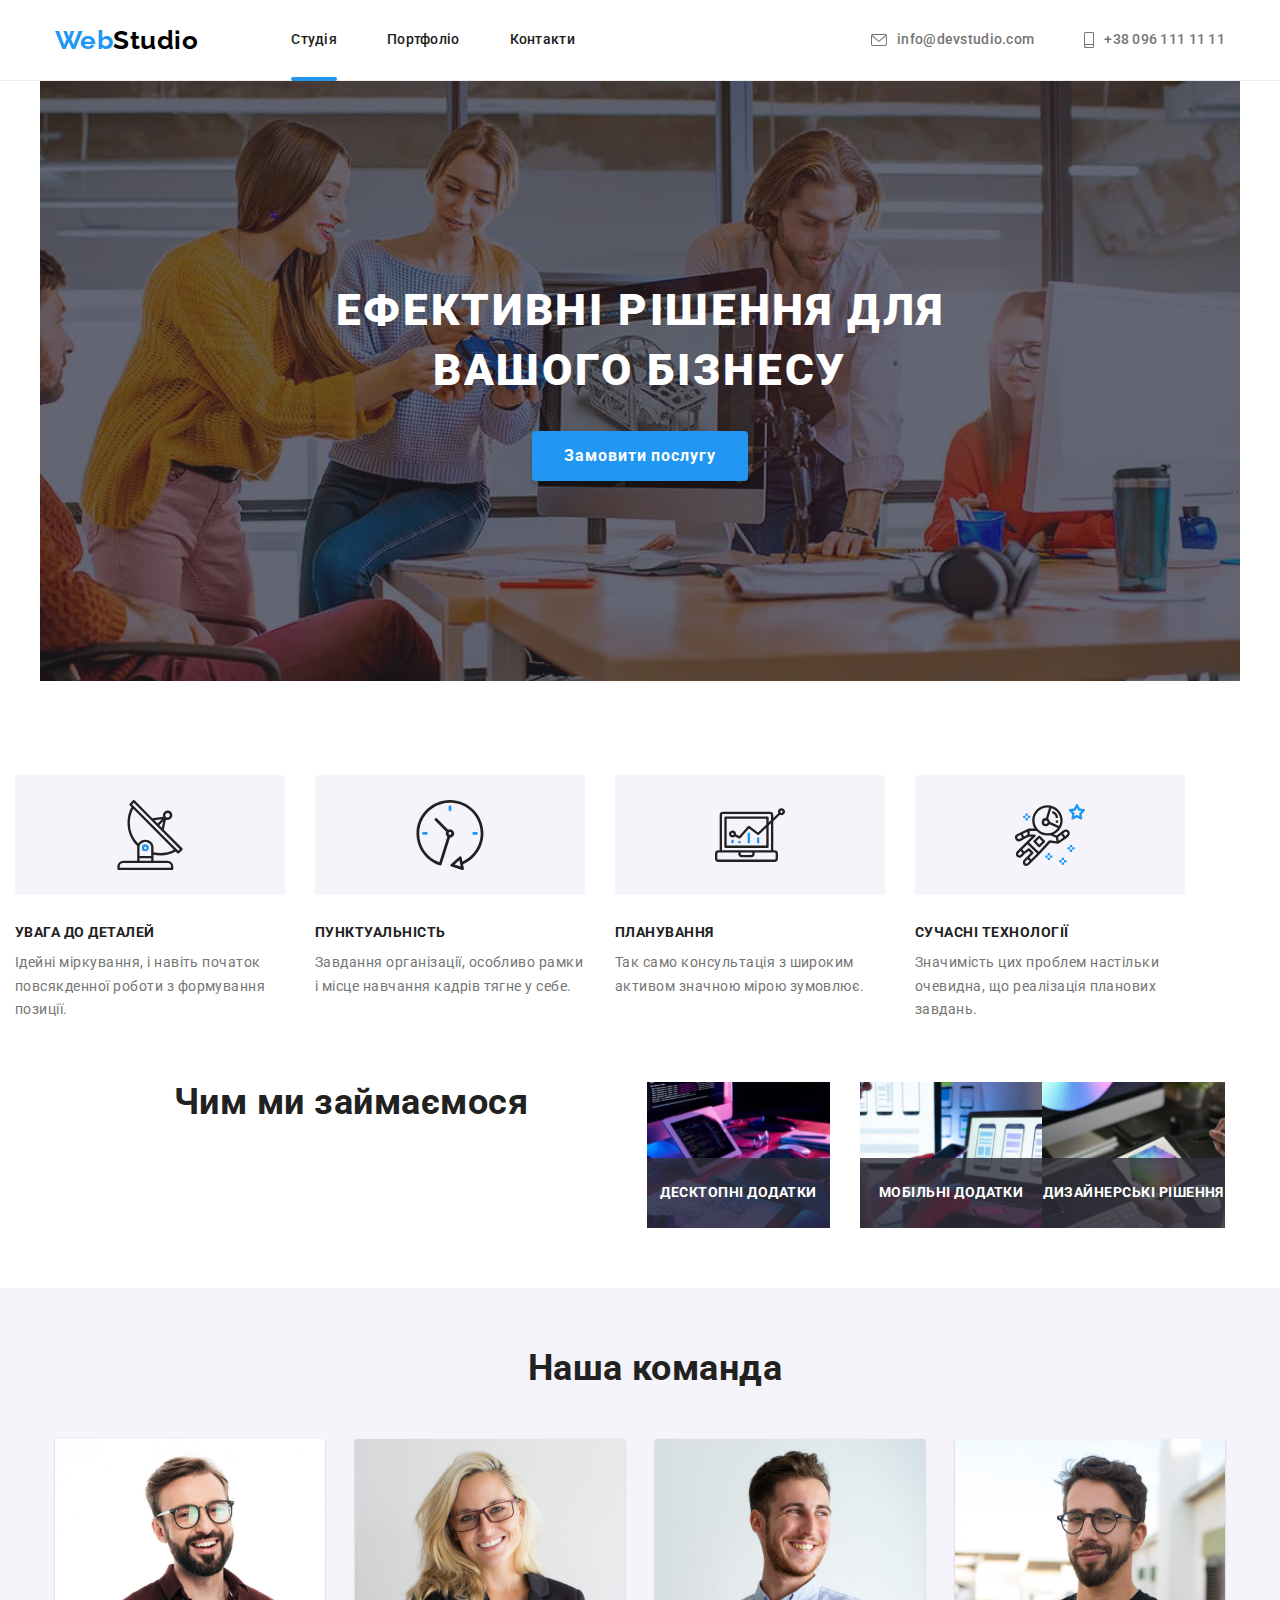
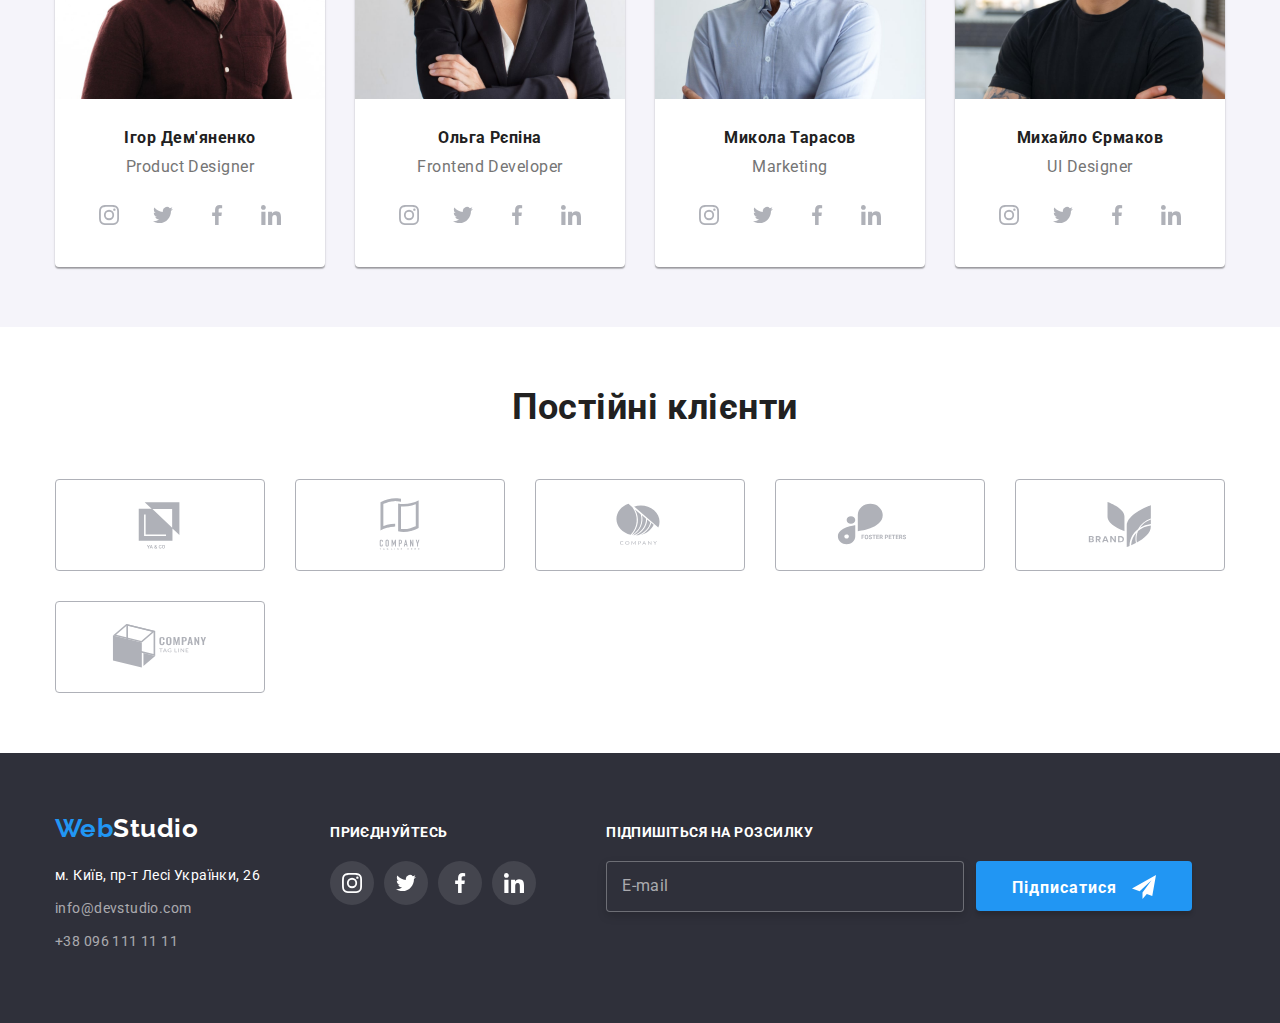
==== commit 2f86f104: "add scss mobils" ====
--- a/index.html
+++ b/index.html
@@ -67,6 +67,7 @@
       <h2 class="visuali-hidden">Особливості</h2>
       <div class="container">
         <ul class="section-features__list">
+
           <li class="section-features__item">
             <div class="section-features__icon">
               <svg class="section-features__svg">
@@ -79,7 +80,7 @@
               Ідейні міркування, і навіть початок повсякденної роботи з формування позиції.
             </p>
           </li>
-          <li>
+          <li class="section-features__item">
             <div class="section-features__icon">
               <svg class="section-features__svg">
                 <use href="./images/icons.svg.svg#icon-clock"> </use>
@@ -90,7 +91,7 @@
               Завдання організації, особливо рамки і місце навчання кадрів тягне у себе.
             </p>
           </li>
-          <li>
+          <li class="section-features__item">
             <div class="section-features__icon">
               <svg class="section-features__svg">
                 <use href="./images/icons.svg.svg#icon-diagram"> </use>
@@ -101,7 +102,7 @@
               Так само консультація з широким активом значною мірою зумовлює.
             </p>
           </li>
-          <li>
+          <li class="section-features__item">
             <div class="section-features__icon">
               <svg class="section-features__svg">
                 <use href="./images/icons.svg.svg#icon-astronaut"> </use>
@@ -119,8 +120,8 @@
     <!-- Чим ми займаємося -->
     <section class="section">
       <div class="container">
-        <h2 class="section__title">Чим ми займаємося</h2>
         <ul class="section__works">
+          <h2 class="section__title">Чим ми займаємося</h2>
           <li class="section__item">
             <div class="item-works__list">
               <img src="./images/aboutimg1.jpg" class="section__image" width="370" alt="box1" />
--- a/css/main.min.css
+++ b/css/main.min.css
@@ -1 +1 @@
-:root{--primary-color: #ffffff;--primary-teks-color: #212121;--secondary-teks-color: #757575;--background-color-hero: #c4c4c4;--hero-footer-color: #2f303a;--hero-btn-color: #188ce8;--hero-logo-color: #000000;--akcent-color: #2196f3;--auth-nav-color: rgba(255, 255, 255, 0.6);--button-color-nav: #f5f4fa;--border-heder-portfolio: #ececec;--border-project-item: #eeeeee;--border-client-icon: #afb1b8;--background-hero-image: rgba(47, 48, 58, 0.4);--box-shadow-section-avatar-one: rgba(0, 0, 0, 0.12);--box-shadow-section-avatar-two: rgba(0, 0, 0, 0.14);--box-shadow-section-avatar-three: rgba(0, 0, 0, 0.2);--box-shadow-radio-btn-one: rgba(0, 0, 0, 0.1);--box-shadow-radio-btn-two: rgba(0, 0, 0, 0.08);--box-shadow-radio-btn-three: rgba(0, 0, 0, 0.12);--box-shadow-project-item-one: rgba(0, 0, 0, 0.12);--box-shadow-project-item-two: rgba(0, 0, 0, 0.06);--box-shadow-project-item-three: rgba(0, 0, 0, 0.16);--background-footer-media: rgba(255, 255, 255, 0.1);--background-overlay-text: rgba(33, 150, 243, 0.9);--duration: 250ms;--timing-function: cubic-bezier(0.4, 0, 0.2, 1);--border-footer-subscribe-btn: rgba(255, 255, 255, 0.3);--drop-shadop-footer-subscribe-btn: drop-shadow(0px 4px 4px rgba(0, 0, 0, 0.15));--input-email-footer-bc: #2f303a;--label-email-footer-color: rgba(255, 255, 255, 0.6);--btn-sumbit-modal-box-shadow: rgba(0, 0, 0, 0.15);--comment-textarea-color: rgba(117, 117, 117, 0.5);--comment-textarea-border: rgba(33, 33, 33, 0.2);--works-description-bc: rgba(47, 48, 58, 0.8);--main-font-family: Roboto,sans-serif}h1,h2,h3,h4,h5,h6,p{margin:0px;-webkit-margin-before:0;margin-block-start:0;-webkit-margin-after:0;margin-block-end:0}ul{-webkit-padding-start:0;padding-inline-start:0;-webkit-margin-before:0;margin-block-start:0;-webkit-margin-after:0;margin-block-end:0;margin:0px;padding-left:0;list-style:none}body{color:var(--primary-teks-color);background-color:var(--primary-color);font-family:var(--main-font-family);letter-spacing:.03em}.container{width:1200px;margin-left:auto;margin-right:auto;padding-left:15px;padding-right:15px}.visuali-hidden{position:absolute;clip:rect(0 0 0 0);width:1px;height:1px}.modal__btm{position:relative;height:50px;min-width:216px;border-radius:4px;border-color:rgba(0,0,0,0);box-shadow:0px 4px 4px var(--btn-sumbit-modal-box-shadow);color:var(--primary-color);background-color:var(--akcent-color);font-family:inherit;font-weight:700;font-size:16px;line-height:1.88;letter-spacing:.06em;cursor:pointer;transition:var(--duration) var(--timing-function)}.modal__btm:hover,.modal__btm:focus{background-color:var(--hero-btn-color)}.btn-sumbit{min-width:200px;height:50px;cursor:pointer;padding:10px 28px;margin-right:auto;margin-left:auto;border-radius:4px;border:rgba(0,0,0,0);color:var(--primary-color);background-color:var(--akcent-color);box-shadow:0px 4px 4px var(--btn-sumbit-modal-box-shadow);font-weight:700;font-size:16px;line-height:1.88;letter-spacing:.06em}.radio__btn{display:block;padding:6px 22px;border-radius:4px;border-color:rgba(0,0,0,0);color:var(--primary-teks-color);background-color:var(--button-color-nav);font-family:inherit;font-size:16px;font-weight:500;line-height:1.62;letter-spacing:.03em;cursor:pointer;transition:var(--duration) var(--timing-function)}.radio__btn:hover,.radio__btn:focus{box-shadow:0px 3px 1px var(--box-shadow-radio-btn-one),0px 1px 2px var(--box-shadow-radio-btn-two),0px 2px 2px var(--box-shadow-radio-btn-three);color:var(--primary-color);background-color:var(--akcent-color)}.page-header{border-bottom:1px solid var(--border-heder-portfolio)}.main-nav{display:flex;align-items:center}.main-nav__label{color:var(--hero-logo-color);font-family:"Raleway",sans-serif;font-weight:700;font-size:26px;line-height:1.19;text-decoration:none}.main-nav__logo{margin-right:93px;color:var(--akcent-color);font-family:"Raleway",sans-serif;font-weight:700;font-size:26px;line-height:1.19;text-decoration:none}.main-nav__list{display:flex;margin-top:0;margin-bottom:0;letter-spacing:.02em;font-weight:500;font-size:14px;line-height:1.14}.main-nav__link--current{position:relative;color:var(--akcent-color)}.main-nav__link--current::after{content:"";position:absolute;bottom:-1px;display:block;width:100%;height:4px;background-color:var(--akcent-color);border-radius:2px}.main-nav__link:hover,.main-nav__link:focus{color:var(--akcent-color)}.main-nav__item{display:block}.main-nav__item:not(:last-child){margin-right:50px}.main-nav__link{display:block;padding-top:32px;padding-bottom:32px;color:var(--primary-teks-color);text-decoration:none;transition:var(--duration) var(--timing-function)}.header-auth__list{display:flex;margin-top:0;margin-bottom:0;margin-left:auto;letter-spacing:.02em;font-weight:500;font-size:14px;line-height:1.14}.header-auth__item{display:block}.header-auth__item:not(:last-child){margin-right:50px}.header-auth__link{display:flex;padding-top:32px;padding-bottom:32px;align-items:center;fill:currentColor;color:var(--secondary-teks-color);text-decoration:none;transition:var(--duration) var(--timing-function)}.header-auth__link:hover,.header-auth__link:focus{color:var(--akcent-color)}.header-auth__icon{margin-right:10px}.header-auth__icon:hover,.header-auth__icon:focus{fill:var(--akcent-color)}.header-auth__mailo:hover,.header-auth__mailo:focus{fill:var(--akcent-color)}.img-hero{max-width:1600px;margin-right:auto;margin-left:auto;background-image:linear-gradient(var(--background-hero-image), var(--background-hero-image)),url("../images/imghero.jpg");background-position:center;background-repeat:no-repeat;background-size:cover}.section-hero{display:flex;padding-top:200px;padding-bottom:200px;background-color:var(--background-color-hero);align-items:center;text-align:center}.section-hero__title{max-width:696px;margin-bottom:30px;margin-left:auto;margin-right:auto;color:var(--primary-color);letter-spacing:.06em;text-transform:uppercase;font-weight:900;font-size:44px;line-height:1.36}.section-features{padding-top:94px}.section-features__list{display:flex;gap:30px}.section-features__icon{padding:25px 100px;border-radius:4px;height:120px;margin-bottom:30px;background-color:var(--button-color-nav)}.section-features__svg{height:70px;width:70px}.section-features__title{margin-bottom:10px;color:var(--primary-teks-color);font-weight:700;font-size:14px;line-height:1.14;text-transform:uppercase}.section-features__description{max-width:270px;color:var(--secondary-teks-color);font-size:14px;line-height:1.71}.section{padding-top:94px;padding-bottom:94px;text-align:center}.section__title{margin-bottom:50px;justify-content:center;color:var(--primary-teks-color);font-weight:700;font-size:36px;line-height:1.16}.section__works{display:flex}.team:nth-child(2n){background-color:var(--button-color-nav)}.section__item{position:relative;display:block;margin-right:30px}.section__item:nth-child(3n){margin-right:0}.item-works__description{position:absolute;display:flex;justify-content:center;align-items:center;width:100%;height:70px;bottom:0;left:0;color:var(--primary-color);background-color:var(--works-description-bc);font-weight:700;font-size:14px;line-height:1.14;text-align:center;text-transform:uppercase}.section__team{margin-bottom:16px;color:var(--secondary-teks-color);font-size:16px;line-height:1.18;text-align:center}.section__list{display:flex;margin-bottom:auto;margin-top:auto}.section__info{padding-top:30px;padding-bottom:30px}.section__avatar{display:block;max-width:100%;box-shadow:0px 1px 3px var(--box-shadow-section-avatar-one),0px 1px 1px var(--box-shadow-section-avatar-two),0px 2px 1px var(--box-shadow-section-avatar-three);border-radius:0px 0px 4px 4px;background-color:var(--primary-color)}.section__avatar:not(:last-child){margin-right:30px}.section__name{margin-bottom:10px;color:var(--primary-teks-color);font-size:16px;line-height:1.18;text-align:center}.section-socials__list{display:flex;justify-content:center}.section-socials__item:not(:last-child){margin-right:10px}.section-socials__link{display:block;padding:12px;height:44px;border-radius:50%;fill:var(--border-client-icon);background-color:var(--primary-color);text-decoration:none;transition:var(--duration) var(--timing-function)}.section-socials__link:hover,.section-socials__link:focus{fill:var(--primary-color);background-color:var(--akcent-color)}.section-customers__list{display:flex}.section-customers__item:not(:last-child){margin-right:30px}.section-customers__link{display:flex;height:92px;width:170px;justify-content:center;align-items:center;border-radius:4px;border:1px solid var(--border-client-icon);fill:var(--border-client-icon);transition:var(--duration) var(--timing-function)}.section-customers__link:hover,.section-customers__link:focus{fill:var(--akcent-color);border-color:var(--akcent-color)}.section-customers__icon{display:block;width:106px;height:60px}.footer{padding-top:60px;padding-bottom:60px;background-color:var(--hero-footer-color)}.footer__title{color:var(--akcent-color);font-family:"Raleway",sans-serif;font-weight:700;font-size:26px;line-height:1.19;text-decoration:none}.footer__addres{margin-top:20px;font-style:normal;font-weight:400}.footer-auth__item{margin-bottom:9px}.footer-auth__item__item:nth-last-child(1){margin-bottom:0}.footer__logo{color:var(--primary-color);font-family:"Raleway",sans-serif;font-weight:700;font-size:26px;line-height:1.19;text-decoration:none}.blok-logo{display:flex;align-items:baseline}.footer-social{margin-left:70px}.footer-social__title{margin-bottom:20px;color:var(--primary-color);font-weight:700;font-size:14px;line-height:1.14;text-transform:uppercase}.footer-media__item{display:flex;margin:0;padding:0;margin-top:20px;gap:10px}.footer-media__link{display:flex;align-items:center;justify-content:center;height:44px;width:44px;border-radius:50%;color:var(--primary-color);background-color:var(--background-footer-media);background-repeat:no-repeat;background-position:center;fill:currentColor;transition:var(--duration) var(--timing-function)}.footer-media__link:hover,.footer-media__link:focus{border-radius:50%;background-color:var(--akcent-color)}.footer-auth__maps{color:var(--primary-color);text-decoration:none;font-size:14px;line-height:1.71;letter-spacing:.03em}.footer-subscribe{display:flex;margin-top:20px;gap:12px}.footer-form__input{width:358px;padding:15px;border:1px solid var(--border-footer-subscribe-btn);border-radius:4px;color:var(--primary-color);background-color:var(--input-email-footer-bc);filter:var(--drop-shadop-footer-subscribe-btn)}.footer-form{position:relative}.footer-form__label{position:absolute;top:50%;left:16px;color:var(--label-email-footer-color);transform:translateY(-50%);transition:var(--duration) var(--timing-function)}.footer-form__input:not(:-moz-placeholder-shown)+.footer-form__label{transform:translate(-70px, -10px)}.footer-form__input:not(:-ms-input-placeholder)+.footer-form__label{transform:translate(-70px, -10px)}.footer-form__input:focus+.footer-form__label,.footer-form__input:not(:placeholder-shown)+.footer-form__label{transform:translate(-70px, -10px)}.section-modal__icon{margin-left:10px;fill:var(--primary-color);transform:translateY(25%)}.footer-auth__link{color:var(--auth-nav-color);letter-spacing:.03em;font-size:14px;line-height:1.71;text-decoration:none;transition:var(--duration) var(--timing-function)}.footer-auth__link:hover,.footer-auth__link:focus{color:var(--akcent-color)}.backdrop{position:fixed;top:0;left:0;width:100%;height:100%;background-color:var(--box-shadow-section-avatar-three);opacity:1;transform:scale(1);transition:opacity var(--duration) var(--timing-function),visibility var(--duration) var(--timing-function),transform var(--duration) var(--timing-function)}.backdrop.is-hidden{opacity:0;pointer-events:none;visibility:hidden}.modal{position:absolute;top:50%;left:50%;padding:40px;width:528px;border-radius:4px;background-color:var(--primary-color);box-shadow:0px 1px 3px var(--box-shadow-section-avatar-one),0px 1px 1px var(--box-shadow-section-avatar-two),0px 2px 1px var(--box-shadow-section-avatar-three);text-align:center;transform:translate(-50%, -50%) scale(1);transition:transform var(--duration) var(--timing-function)}.modal__is-hidden{position:absolute;display:flex;width:30px;height:30px;top:8px;right:8px;justify-content:center;align-items:center;border-radius:50%;background-color:var(--primary-color);border:1px solid var(--box-shadow-radio-btn-one);cursor:pointer;transform:scale(1)}.modal__close{transition:var(--duration) var(--timing-function)}.modal .modal__is-hidden:hover,.modal .modal__is-hidden:focus{fill:var(--akcent-color)}.modal__title{text-align:center;margin-bottom:12px}.modal__form{margin-right:auto;margin-left:auto}.modal__group{margin-bottom:20px;text-align:start}.modal__wrap{position:relative;display:flex;flex-direction:column;margin-top:4px}.modal__item:not(:last-child){margin-bottom:10px}.modal__input{border:1px solid var(--comment-textarea-border);border-radius:4px;height:40px;padding-left:42px;cursor:pointer}.modal__input:hover,.modal__input:focus{border-color:var(--akcent-color)}.modal__label{color:var(--secondary-teks-color);font-size:12px;line-height:1.16;letter-spacing:.01em}.modal__input{transition:var(--duration) var(--timing-function)}.modal__input:hover+.modal__icon,.modal__input:focus+.modal__icon{fill:var(--akcent-color)}.modal__icon{position:absolute;top:50%;left:19px;transform:translateY(-50%);transition:var(--duration) var(--timing-function)}.modal__textarea{height:120px;width:448px;resize:none;padding:16px 12px;margin-top:4px;border-radius:4px;border:1px solid var(--comment-textarea-border);color:var(--comment-textarea-color);font-size:12px;line-height:1.16;letter-spacing:.01em;cursor:pointer;transition:var(--duration) var(--timing-function)}.modal__textarea:hover,.modal__textarea:focus{border-color:var(--akcent-color)}.checkbox__input{-webkit-appearance:none;-moz-appearance:none;appearance:none}.checkbox__label{display:flex;align-items:center;justify-content:center;margin-bottom:30px;cursor:pointer}.checkbox__border{display:block}.checkbox__check{display:none;transition:var(--duration) var(--timing-function)}.checkbox__input:checked+.checkbox__icon .checkbox__check{display:block;fill:var(--primary-color)}.checkbox__input:checked+.checkbox__icon{background-color:var(--akcent-color);border-radius:4px}.checkbox__input:checked+.checkbox__icon>.checkbox__border{display:none}.contract{margin-left:10px;color:var(--secondary-teks-color);line-height:1.71;font-weight:400;font-size:14px}.contract__link{margin-left:5px;color:var(--akcent-color)}/*# sourceMappingURL=main.min.css.map */+:root{--primary-color: #ffffff;--primary-teks-color: #212121;--secondary-teks-color: #757575;--background-color-hero: #c4c4c4;--hero-footer-color: #2f303a;--hero-btn-color: #188ce8;--hero-logo-color: #000000;--akcent-color: #2196f3;--auth-nav-color: rgba(255, 255, 255, 0.6);--button-color-nav: #f5f4fa;--border-heder-portfolio: #ececec;--border-project-item: #eeeeee;--border-client-icon: #afb1b8;--background-hero-image: rgba(47, 48, 58, 0.4);--box-shadow-section-avatar-one: rgba(0, 0, 0, 0.12);--box-shadow-section-avatar-two: rgba(0, 0, 0, 0.14);--box-shadow-section-avatar-three: rgba(0, 0, 0, 0.2);--box-shadow-radio-btn-one: rgba(0, 0, 0, 0.1);--box-shadow-radio-btn-two: rgba(0, 0, 0, 0.08);--box-shadow-radio-btn-three: rgba(0, 0, 0, 0.12);--box-shadow-project-item-one: rgba(0, 0, 0, 0.12);--box-shadow-project-item-two: rgba(0, 0, 0, 0.06);--box-shadow-project-item-three: rgba(0, 0, 0, 0.16);--background-footer-media: rgba(255, 255, 255, 0.1);--background-overlay-text: rgba(33, 150, 243, 0.9);--duration: 250ms;--timing-function: cubic-bezier(0.4, 0, 0.2, 1);--border-footer-subscribe-btn: rgba(255, 255, 255, 0.3);--drop-shadop-footer-subscribe-btn: drop-shadow(0px 4px 4px rgba(0, 0, 0, 0.15));--input-email-footer-bc: #2f303a;--label-email-footer-color: rgba(255, 255, 255, 0.6);--btn-sumbit-modal-box-shadow: rgba(0, 0, 0, 0.15);--comment-textarea-color: rgba(117, 117, 117, 0.5);--comment-textarea-border: rgba(33, 33, 33, 0.2);--works-description-bc: rgba(47, 48, 58, 0.8);--main-font-family: Roboto,sans-serif}h1,h2,h3,h4,h5,h6,p{margin:0px;-webkit-margin-before:0;margin-block-start:0;-webkit-margin-after:0;margin-block-end:0}ul{-webkit-padding-start:0;padding-inline-start:0;-webkit-margin-before:0;margin-block-start:0;-webkit-margin-after:0;margin-block-end:0;margin:0px;padding-left:0;list-style:none}body{color:var(--primary-teks-color);background-color:var(--primary-color);font-family:var(--main-font-family);letter-spacing:.03em}.container{margin-left:auto;margin-right:auto;padding-left:15px;padding-right:15px}@media screen and (min-width: 480px){.container{width:480px}}@media screen and (min-width: 768px){.container{width:768px}}@media screen and (min-width: 1200px){.container{width:1200px}}.visuali-hidden{position:absolute;clip:rect(0 0 0 0);width:1px;height:1px}.modal__btm{position:relative;height:50px;min-width:216px;border-radius:4px;border-color:rgba(0,0,0,0);box-shadow:0px 4px 4px var(--btn-sumbit-modal-box-shadow);color:var(--primary-color);background-color:var(--akcent-color);font-family:inherit;font-weight:700;font-size:16px;line-height:1.88;letter-spacing:.06em;cursor:pointer;transition:var(--duration) var(--timing-function)}.modal__btm:hover,.modal__btm:focus{background-color:var(--hero-btn-color)}.btn-sumbit{min-width:200px;height:50px;cursor:pointer;padding:10px 28px;margin-right:auto;margin-left:auto;border-radius:4px;border:rgba(0,0,0,0);color:var(--primary-color);background-color:var(--akcent-color);box-shadow:0px 4px 4px var(--btn-sumbit-modal-box-shadow);font-weight:700;font-size:16px;line-height:1.88;letter-spacing:.06em}.radio__btn{display:block;padding:6px 22px;border-radius:4px;border-color:rgba(0,0,0,0);color:var(--primary-teks-color);background-color:var(--button-color-nav);font-family:inherit;font-size:16px;font-weight:500;line-height:1.62;letter-spacing:.03em;cursor:pointer;transition:var(--duration) var(--timing-function)}.radio__btn:hover,.radio__btn:focus{box-shadow:0px 3px 1px var(--box-shadow-radio-btn-one),0px 1px 2px var(--box-shadow-radio-btn-two),0px 2px 2px var(--box-shadow-radio-btn-three);color:var(--primary-color);background-color:var(--akcent-color)}.page-header{border-bottom:1px solid var(--border-heder-portfolio)}.main-nav{display:flex;align-items:center}.main-nav__label{color:var(--hero-logo-color);font-family:"Raleway",sans-serif;font-weight:700;font-size:26px;line-height:1.19;text-decoration:none}.main-nav__logo{margin-right:93px;color:var(--akcent-color);font-family:"Raleway",sans-serif;font-weight:700;font-size:26px;line-height:1.19;text-decoration:none}.main-nav__list{display:flex;margin-top:0;margin-bottom:0;letter-spacing:.02em;font-weight:500;font-size:14px;line-height:1.14}.main-nav__link--current{position:relative;color:var(--akcent-color)}.main-nav__link--current::after{content:"";position:absolute;bottom:-1px;display:block;width:100%;height:4px;background-color:var(--akcent-color);border-radius:2px}.main-nav__item{display:block}.main-nav__item:not(:last-child){margin-right:50px}.main-nav__link{display:block;padding-top:32px;padding-bottom:32px;color:var(--primary-teks-color);text-decoration:none;transition:var(--duration) var(--timing-function)}.main-nav__link:hover,.main-nav__link:focus{color:var(--akcent-color)}.header-auth__list{display:flex;margin-top:0;margin-bottom:0;margin-left:auto;letter-spacing:.02em;font-weight:500;font-size:14px;line-height:1.14}.header-auth__item{display:block}.header-auth__item:not(:last-child){margin-right:50px}.header-auth__link{display:flex;padding-top:32px;padding-bottom:32px;align-items:center;fill:currentColor;color:var(--secondary-teks-color);text-decoration:none;transition:var(--duration) var(--timing-function)}.header-auth__link:hover,.header-auth__link:focus{color:var(--akcent-color)}.header-auth__icon{margin-right:10px}.header-auth__icon:hover,.header-auth__icon:focus{fill:var(--akcent-color)}.header-auth__mailo:hover,.header-auth__mailo:focus{fill:var(--akcent-color)}.img-hero{margin-right:auto;margin-left:auto;background-image:linear-gradient(var(--background-hero-image), var(--background-hero-image)),url("../images/imghero.jpg");background-position:center;background-repeat:no-repeat;background-size:cover}@media screen and (min-width: 480px){.img-hero{width:480px}}@media screen and (min-width: 768px){.img-hero{width:768px}}.section-hero{padding-top:200px;padding-bottom:200px;background-color:var(--background-color-hero);align-items:center;text-align:center}@media screen and (min-width: 480px){.section-hero{width:480px;display:block}}@media screen and (min-width: 768px){.section-hero{width:768px;display:block}}@media screen and (min-width: 1200px){.section-hero{width:1200px;display:flex}}.section-hero__title{max-width:696px;margin-bottom:30px;margin-left:auto;margin-right:auto;color:var(--primary-color);letter-spacing:.06em;text-transform:uppercase;font-weight:900}@media screen and (min-width: 480px){.section-hero__title{width:480px;font-size:26px;line-height:1.62}}@media screen and (min-width: 1200px){.section-hero__title{width:1200px;font-size:44px;line-height:1.36}}@media screen and (min-width: 480px){.section-features{width:480px;padding-top:60px}}@media screen and (min-width: 1200px){.section-features{width:1200px;padding-top:94px}}@media screen and (min-width: 480px){.section-features__list{display:block}}@media screen and (min-width: 768px){.section-features__list{display:flex;flex-wrap:wrap;gap:30px}}@media screen and (min-width: 1200px){.section-features__list{display:flex;gap:30px}}@media screen and (max-width: 767px){.section-features__item:not(:last-child){margin-bottom:30px}}.section-features__icon{padding:25px 100px;border-radius:4px;height:120px;margin-bottom:30px;background-color:var(--button-color-nav)}@media screen and (min-width: 480px){.section-features__icon{width:450px;text-align:center}}@media screen and (min-width: 768px){.section-features__icon{width:354px}}@media screen and (min-width: 1200px){.section-features__icon{width:270px}}.section-features__svg{height:70px;width:70px}.section-features__title{margin-bottom:10px;color:var(--primary-teks-color);font-weight:700;font-size:14px;line-height:1.14;text-transform:uppercase}@media screen and (min-width: 480px){.section-features__title{width:450px;text-align:center}}@media screen and (min-width: 768px){.section-features__title{width:354px;text-align:start}}@media screen and (min-width: 1200px){.section-features__title{width:270px}}.section-features__description{color:var(--secondary-teks-color);font-size:14px;line-height:1.71}@media screen and (min-width: 480px){.section-features__description{width:450px}}@media screen and (min-width: 768px){.section-features__description{width:354px}}@media screen and (min-width: 1200px){.section-features__description{max-width:270px}}.section{padding-top:94px;padding-bottom:94px;text-align:center}@media screen and (min-width: 480px){.section{padding-top:60px;padding-bottom:60px}}@media screen and (min-width: 768px){.section{padding-top:60px;padding-bottom:60px}}.section .section__title{margin-bottom:50px;justify-content:center;color:var(--primary-teks-color);font-weight:700;font-size:36px;line-height:1.16}@media screen and (min-width: 1200px){.section .section__title{width:1200px;display:flex}}@media screen and (min-width: 480px){.section .section__works{display:none}}@media screen and (min-width: 1200px){.section .section__works{width:1200px;display:flex}}.team:nth-child(2n){background-color:var(--button-color-nav)}.section__item{position:relative;display:block;margin-right:30px}.section__item:nth-child(3n){margin-right:0}.item-works__description{position:absolute;display:flex;justify-content:center;align-items:center;width:100%;height:70px;bottom:0;left:0;color:var(--primary-color);background-color:var(--works-description-bc);font-weight:700;font-size:14px;line-height:1.14;text-align:center;text-transform:uppercase}.section__team{margin-bottom:16px;color:var(--secondary-teks-color);font-size:16px;line-height:1.18;text-align:center}.section__list{display:flex;margin-bottom:auto;margin-top:auto}.section__image{display:block;max-width:100%}.section__info{padding-top:30px;padding-bottom:30px}.section__avatar{display:block;max-width:100%;box-shadow:0px 1px 3px var(--box-shadow-section-avatar-one),0px 1px 1px var(--box-shadow-section-avatar-two),0px 2px 1px var(--box-shadow-section-avatar-three);border-radius:0px 0px 4px 4px;background-color:var(--primary-color)}.section__avatar:not(:last-child){margin-right:30px}.section__name{margin-bottom:10px;color:var(--primary-teks-color);font-size:16px;line-height:1.18;text-align:center}.section-socials__list{display:flex;justify-content:center}.section-socials__item:not(:last-child){margin-right:10px}.section-socials__link{display:block;padding:12px;height:44px;border-radius:50%;fill:var(--border-client-icon);background-color:var(--primary-color);text-decoration:none;transition:var(--duration) var(--timing-function)}.section-socials__link:hover,.section-socials__link:focus{fill:var(--primary-color);background-color:var(--akcent-color)}.section-customers__list{display:flex}@media screen and (min-width: 480px){.section-customers__list{display:flex;flex-wrap:wrap;margin:-15px}}.section-customers__link{display:flex;height:92px;width:170px;justify-content:center;align-items:center;border-radius:4px;border:1px solid var(--border-client-icon);fill:var(--border-client-icon);transition:var(--duration) var(--timing-function)}.section-customers__link:hover,.section-customers__link:focus{fill:var(--akcent-color);border-color:var(--akcent-color)}@media screen and (min-width: 480px){.section-customers__link{flex-basis:calc((100% - 60px)/2);margin:15px;width:210px}}.section-customers__icon{display:block;width:106px;height:60px}.footer{padding-top:60px;padding-bottom:60px;background-color:var(--hero-footer-color)}.footer__title{color:var(--akcent-color);font-family:"Raleway",sans-serif;font-weight:700;font-size:26px;line-height:1.19;text-decoration:none}.footer__addres{margin-top:20px;font-style:normal;font-weight:400}.footer-auth__item{margin-bottom:9px}.footer-auth__item__item:nth-last-child(1){margin-bottom:0}.footer__logo{color:var(--primary-color);font-family:"Raleway",sans-serif;font-weight:700;font-size:26px;line-height:1.19;text-decoration:none}.blok-logo{display:flex;align-items:baseline}.footer-social{margin-left:70px}.footer-social__title{margin-bottom:20px;color:var(--primary-color);font-weight:700;font-size:14px;line-height:1.14;text-transform:uppercase}.footer-media__item{display:flex;margin:0;padding:0;margin-top:20px;gap:10px}.footer-media__link{display:flex;align-items:center;justify-content:center;height:44px;width:44px;border-radius:50%;color:var(--primary-color);background-color:var(--background-footer-media);background-repeat:no-repeat;background-position:center;fill:currentColor;transition:var(--duration) var(--timing-function)}.footer-media__link:hover,.footer-media__link:focus{border-radius:50%;background-color:var(--akcent-color)}.footer-auth__maps{color:var(--primary-color);text-decoration:none;font-size:14px;line-height:1.71;letter-spacing:.03em}.footer-subscribe{display:flex;margin-top:20px;gap:12px}.footer-form__input{width:358px;padding:15px;border:1px solid var(--border-footer-subscribe-btn);border-radius:4px;color:var(--primary-color);background-color:var(--input-email-footer-bc);filter:var(--drop-shadop-footer-subscribe-btn)}.footer-form{position:relative}.footer-form__label{position:absolute;top:50%;left:16px;color:var(--label-email-footer-color);transform:translateY(-50%);transition:var(--duration) var(--timing-function)}.footer-form__input:not(:-moz-placeholder-shown)+.footer-form__label{transform:translate(-70px, -10px)}.footer-form__input:not(:-ms-input-placeholder)+.footer-form__label{transform:translate(-70px, -10px)}.footer-form__input:focus+.footer-form__label,.footer-form__input:not(:placeholder-shown)+.footer-form__label{transform:translate(-70px, -10px)}.section-modal__icon{margin-left:10px;fill:var(--primary-color);transform:translateY(25%)}.footer-auth__link{color:var(--auth-nav-color);letter-spacing:.03em;font-size:14px;line-height:1.71;text-decoration:none;transition:var(--duration) var(--timing-function)}.footer-auth__link:hover,.footer-auth__link:focus{color:var(--akcent-color)}.backdrop{position:fixed;top:0;left:0;width:100%;height:100%;background-color:var(--box-shadow-section-avatar-three);opacity:1;transform:scale(1);transition:opacity var(--duration) var(--timing-function),visibility var(--duration) var(--timing-function),transform var(--duration) var(--timing-function)}.backdrop.is-hidden{opacity:0;pointer-events:none;visibility:hidden}.modal{position:absolute;top:50%;left:50%;padding:40px;width:528px;border-radius:4px;background-color:var(--primary-color);box-shadow:0px 1px 3px var(--box-shadow-section-avatar-one),0px 1px 1px var(--box-shadow-section-avatar-two),0px 2px 1px var(--box-shadow-section-avatar-three);text-align:center;transform:translate(-50%, -50%) scale(1);transition:transform var(--duration) var(--timing-function)}.modal__is-hidden{position:absolute;display:flex;width:30px;height:30px;top:8px;right:8px;justify-content:center;align-items:center;border-radius:50%;background-color:var(--primary-color);border:1px solid var(--box-shadow-radio-btn-one);cursor:pointer;transform:scale(1)}.modal__close{transition:var(--duration) var(--timing-function)}.modal .modal__is-hidden:hover,.modal .modal__is-hidden:focus{fill:var(--akcent-color)}.modal__title{text-align:center;margin-bottom:12px}.modal__form{margin-right:auto;margin-left:auto}.modal__group{margin-bottom:20px;text-align:start}.modal__wrap{position:relative;display:flex;flex-direction:column;margin-top:4px}.modal__item:not(:last-child){margin-bottom:10px}.modal__input{border:1px solid var(--comment-textarea-border);border-radius:4px;height:40px;padding-left:42px;cursor:pointer}.modal__input:hover,.modal__input:focus{border-color:var(--akcent-color)}.modal__label{color:var(--secondary-teks-color);font-size:12px;line-height:1.16;letter-spacing:.01em}.modal__input{transition:var(--duration) var(--timing-function)}.modal__input:hover+.modal__icon,.modal__input:focus+.modal__icon{fill:var(--akcent-color)}.modal__icon{position:absolute;top:50%;left:19px;transform:translateY(-50%);transition:var(--duration) var(--timing-function)}.modal__textarea{height:120px;width:448px;resize:none;padding:16px 12px;margin-top:4px;border-radius:4px;border:1px solid var(--comment-textarea-border);color:var(--primary-teks-color);font-size:12px;line-height:1.16;letter-spacing:.01em;cursor:pointer;transition:var(--duration) var(--timing-function)}.modal__textarea:hover,.modal__textarea:focus{border-color:var(--akcent-color)}.checkbox__input{-webkit-appearance:none;-moz-appearance:none;appearance:none}.checkbox__label{display:flex;align-items:center;justify-content:center;margin-bottom:30px;cursor:pointer}.checkbox__border{display:block}.checkbox__check{display:none;transition:var(--duration) var(--timing-function)}.checkbox__input:checked+.checkbox__icon .checkbox__check{display:block;fill:var(--primary-color)}.checkbox__input:checked+.checkbox__icon{background-color:var(--akcent-color);border-radius:4px}.checkbox__input:checked+.checkbox__icon>.checkbox__border{display:none}.contract{margin-left:10px;color:var(--secondary-teks-color);line-height:1.71;font-weight:400;font-size:14px}.contract__link{margin-left:5px;color:var(--akcent-color)}/*# sourceMappingURL=main.min.css.map */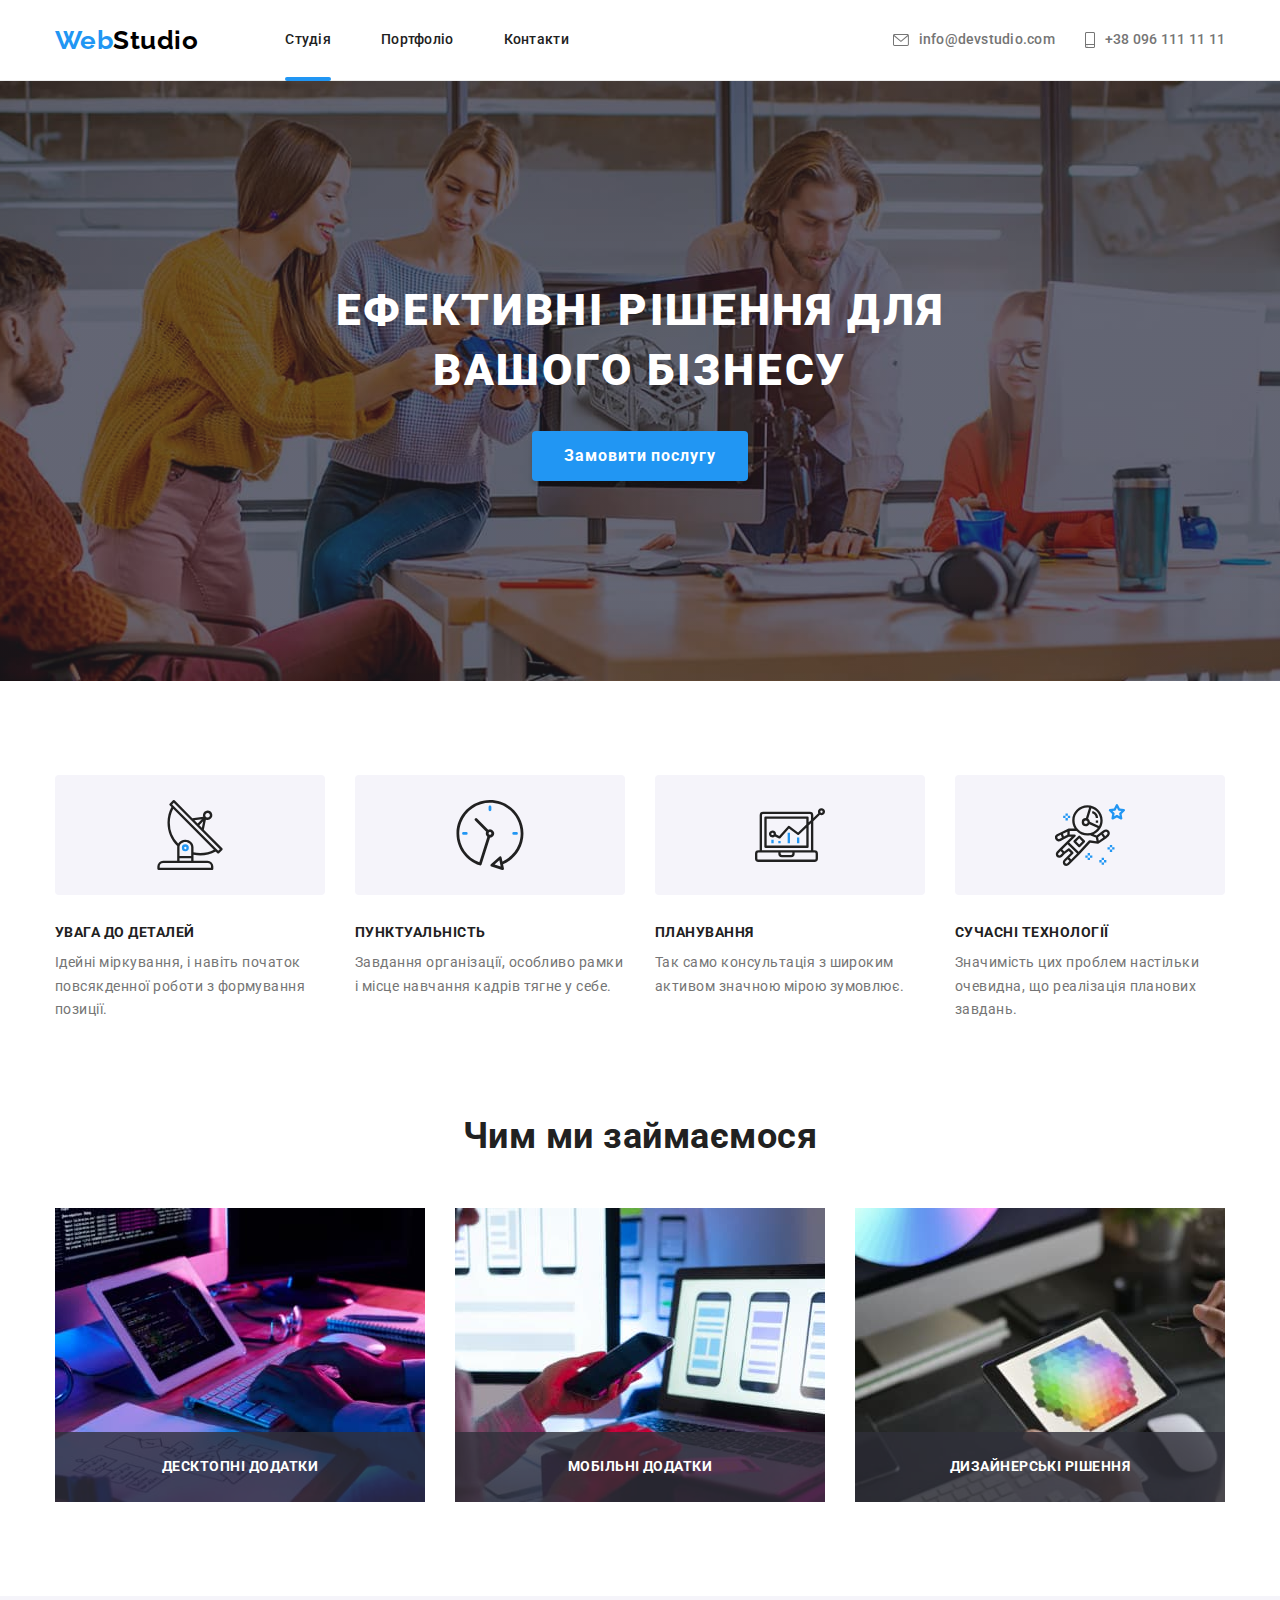
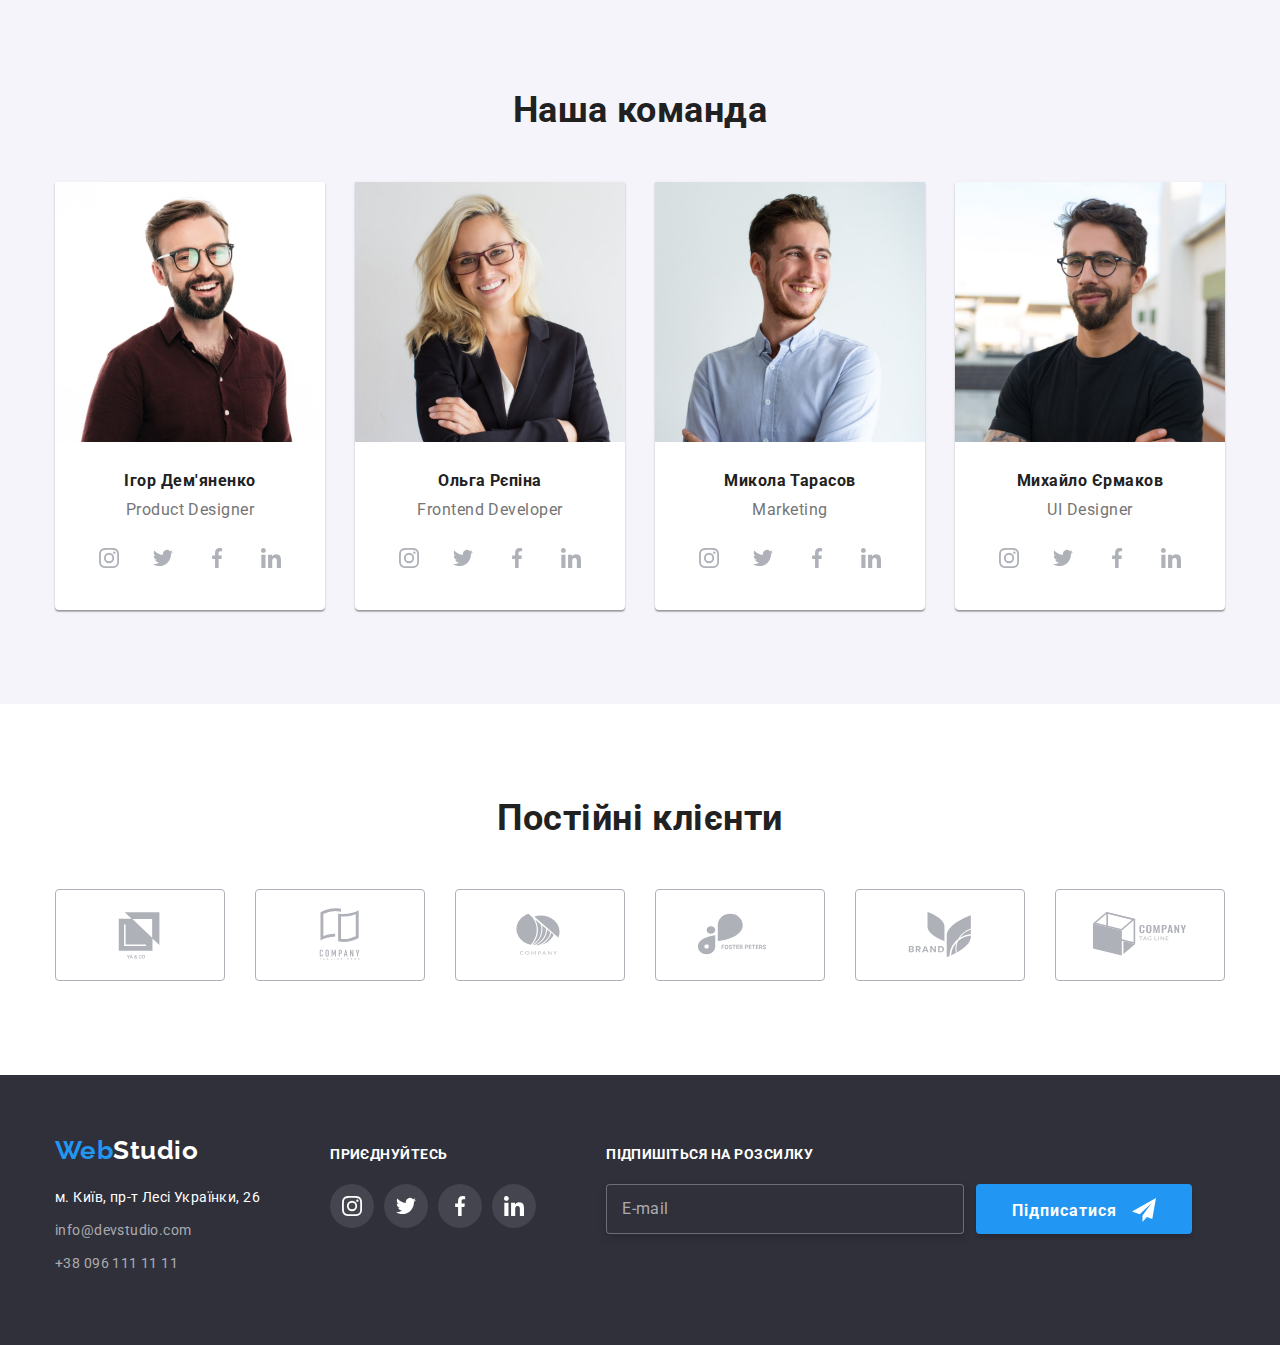
==== commit 2e50965c: "add scss files" ====
--- a/index.html
+++ b/index.html
@@ -67,7 +67,6 @@
       <h2 class="visuali-hidden">Особливості</h2>
       <div class="container">
         <ul class="section-features__list">
-
           <li class="section-features__item">
             <div class="section-features__icon">
               <svg class="section-features__svg">
@@ -80,7 +79,7 @@
               Ідейні міркування, і навіть початок повсякденної роботи з формування позиції.
             </p>
           </li>
-          <li class="section-features__item">
+          <li>
             <div class="section-features__icon">
               <svg class="section-features__svg">
                 <use href="./images/icons.svg.svg#icon-clock"> </use>
@@ -91,7 +90,7 @@
               Завдання організації, особливо рамки і місце навчання кадрів тягне у себе.
             </p>
           </li>
-          <li class="section-features__item">
+          <li>
             <div class="section-features__icon">
               <svg class="section-features__svg">
                 <use href="./images/icons.svg.svg#icon-diagram"> </use>
@@ -102,7 +101,7 @@
               Так само консультація з широким активом значною мірою зумовлює.
             </p>
           </li>
-          <li class="section-features__item">
+          <li>
             <div class="section-features__icon">
               <svg class="section-features__svg">
                 <use href="./images/icons.svg.svg#icon-astronaut"> </use>
@@ -120,8 +119,8 @@
     <!-- Чим ми займаємося -->
     <section class="section">
       <div class="container">
+        <h2 class="section__title">Чим ми займаємося</h2>
         <ul class="section__works">
-          <h2 class="section__title">Чим ми займаємося</h2>
           <li class="section__item">
             <div class="item-works__list">
               <img src="./images/aboutimg1.jpg" class="section__image" width="370" alt="box1" />
--- a/css/main.min.css
+++ b/css/main.min.css
@@ -1 +1 @@
-:root{--primary-color: #ffffff;--primary-teks-color: #212121;--secondary-teks-color: #757575;--background-color-hero: #c4c4c4;--hero-footer-color: #2f303a;--hero-btn-color: #188ce8;--hero-logo-color: #000000;--akcent-color: #2196f3;--auth-nav-color: rgba(255, 255, 255, 0.6);--button-color-nav: #f5f4fa;--border-heder-portfolio: #ececec;--border-project-item: #eeeeee;--border-client-icon: #afb1b8;--background-hero-image: rgba(47, 48, 58, 0.4);--box-shadow-section-avatar-one: rgba(0, 0, 0, 0.12);--box-shadow-section-avatar-two: rgba(0, 0, 0, 0.14);--box-shadow-section-avatar-three: rgba(0, 0, 0, 0.2);--box-shadow-radio-btn-one: rgba(0, 0, 0, 0.1);--box-shadow-radio-btn-two: rgba(0, 0, 0, 0.08);--box-shadow-radio-btn-three: rgba(0, 0, 0, 0.12);--box-shadow-project-item-one: rgba(0, 0, 0, 0.12);--box-shadow-project-item-two: rgba(0, 0, 0, 0.06);--box-shadow-project-item-three: rgba(0, 0, 0, 0.16);--background-footer-media: rgba(255, 255, 255, 0.1);--background-overlay-text: rgba(33, 150, 243, 0.9);--duration: 250ms;--timing-function: cubic-bezier(0.4, 0, 0.2, 1);--border-footer-subscribe-btn: rgba(255, 255, 255, 0.3);--drop-shadop-footer-subscribe-btn: drop-shadow(0px 4px 4px rgba(0, 0, 0, 0.15));--input-email-footer-bc: #2f303a;--label-email-footer-color: rgba(255, 255, 255, 0.6);--btn-sumbit-modal-box-shadow: rgba(0, 0, 0, 0.15);--comment-textarea-color: rgba(117, 117, 117, 0.5);--comment-textarea-border: rgba(33, 33, 33, 0.2);--works-description-bc: rgba(47, 48, 58, 0.8);--main-font-family: Roboto,sans-serif}h1,h2,h3,h4,h5,h6,p{margin:0px;-webkit-margin-before:0;margin-block-start:0;-webkit-margin-after:0;margin-block-end:0}ul{-webkit-padding-start:0;padding-inline-start:0;-webkit-margin-before:0;margin-block-start:0;-webkit-margin-after:0;margin-block-end:0;margin:0px;padding-left:0;list-style:none}body{color:var(--primary-teks-color);background-color:var(--primary-color);font-family:var(--main-font-family);letter-spacing:.03em}.container{margin-left:auto;margin-right:auto;padding-left:15px;padding-right:15px}@media screen and (min-width: 480px){.container{width:480px}}@media screen and (min-width: 768px){.container{width:768px}}@media screen and (min-width: 1200px){.container{width:1200px}}.visuali-hidden{position:absolute;clip:rect(0 0 0 0);width:1px;height:1px}.modal__btm{position:relative;height:50px;min-width:216px;border-radius:4px;border-color:rgba(0,0,0,0);box-shadow:0px 4px 4px var(--btn-sumbit-modal-box-shadow);color:var(--primary-color);background-color:var(--akcent-color);font-family:inherit;font-weight:700;font-size:16px;line-height:1.88;letter-spacing:.06em;cursor:pointer;transition:var(--duration) var(--timing-function)}.modal__btm:hover,.modal__btm:focus{background-color:var(--hero-btn-color)}.btn-sumbit{min-width:200px;height:50px;cursor:pointer;padding:10px 28px;margin-right:auto;margin-left:auto;border-radius:4px;border:rgba(0,0,0,0);color:var(--primary-color);background-color:var(--akcent-color);box-shadow:0px 4px 4px var(--btn-sumbit-modal-box-shadow);font-weight:700;font-size:16px;line-height:1.88;letter-spacing:.06em}.radio__btn{display:block;padding:6px 22px;border-radius:4px;border-color:rgba(0,0,0,0);color:var(--primary-teks-color);background-color:var(--button-color-nav);font-family:inherit;font-size:16px;font-weight:500;line-height:1.62;letter-spacing:.03em;cursor:pointer;transition:var(--duration) var(--timing-function)}.radio__btn:hover,.radio__btn:focus{box-shadow:0px 3px 1px var(--box-shadow-radio-btn-one),0px 1px 2px var(--box-shadow-radio-btn-two),0px 2px 2px var(--box-shadow-radio-btn-three);color:var(--primary-color);background-color:var(--akcent-color)}.page-header{border-bottom:1px solid var(--border-heder-portfolio)}.main-nav{display:flex;align-items:center}.main-nav__label{color:var(--hero-logo-color);font-family:"Raleway",sans-serif;font-weight:700;font-size:26px;line-height:1.19;text-decoration:none}.main-nav__logo{margin-right:93px;color:var(--akcent-color);font-family:"Raleway",sans-serif;font-weight:700;font-size:26px;line-height:1.19;text-decoration:none}.main-nav__list{display:flex;margin-top:0;margin-bottom:0;letter-spacing:.02em;font-weight:500;font-size:14px;line-height:1.14}.main-nav__link--current{position:relative;color:var(--akcent-color)}.main-nav__link--current::after{content:"";position:absolute;bottom:-1px;display:block;width:100%;height:4px;background-color:var(--akcent-color);border-radius:2px}.main-nav__item{display:block}.main-nav__item:not(:last-child){margin-right:50px}.main-nav__link{display:block;padding-top:32px;padding-bottom:32px;color:var(--primary-teks-color);text-decoration:none;transition:var(--duration) var(--timing-function)}.main-nav__link:hover,.main-nav__link:focus{color:var(--akcent-color)}.header-auth__list{display:flex;margin-top:0;margin-bottom:0;margin-left:auto;letter-spacing:.02em;font-weight:500;font-size:14px;line-height:1.14}.header-auth__item{display:block}.header-auth__item:not(:last-child){margin-right:50px}.header-auth__link{display:flex;padding-top:32px;padding-bottom:32px;align-items:center;fill:currentColor;color:var(--secondary-teks-color);text-decoration:none;transition:var(--duration) var(--timing-function)}.header-auth__link:hover,.header-auth__link:focus{color:var(--akcent-color)}.header-auth__icon{margin-right:10px}.header-auth__icon:hover,.header-auth__icon:focus{fill:var(--akcent-color)}.header-auth__mailo:hover,.header-auth__mailo:focus{fill:var(--akcent-color)}.img-hero{margin-right:auto;margin-left:auto;background-image:linear-gradient(var(--background-hero-image), var(--background-hero-image)),url("../images/imghero.jpg");background-position:center;background-repeat:no-repeat;background-size:cover}@media screen and (min-width: 480px){.img-hero{width:480px}}@media screen and (min-width: 768px){.img-hero{width:768px}}.section-hero{padding-top:200px;padding-bottom:200px;background-color:var(--background-color-hero);align-items:center;text-align:center}@media screen and (min-width: 480px){.section-hero{width:480px;display:block}}@media screen and (min-width: 768px){.section-hero{width:768px;display:block}}@media screen and (min-width: 1200px){.section-hero{width:1200px;display:flex}}.section-hero__title{max-width:696px;margin-bottom:30px;margin-left:auto;margin-right:auto;color:var(--primary-color);letter-spacing:.06em;text-transform:uppercase;font-weight:900}@media screen and (min-width: 480px){.section-hero__title{width:480px;font-size:26px;line-height:1.62}}@media screen and (min-width: 1200px){.section-hero__title{width:1200px;font-size:44px;line-height:1.36}}@media screen and (min-width: 480px){.section-features{width:480px;padding-top:60px}}@media screen and (min-width: 1200px){.section-features{width:1200px;padding-top:94px}}@media screen and (min-width: 480px){.section-features__list{display:block}}@media screen and (min-width: 768px){.section-features__list{display:flex;flex-wrap:wrap;gap:30px}}@media screen and (min-width: 1200px){.section-features__list{display:flex;gap:30px}}@media screen and (max-width: 767px){.section-features__item:not(:last-child){margin-bottom:30px}}.section-features__icon{padding:25px 100px;border-radius:4px;height:120px;margin-bottom:30px;background-color:var(--button-color-nav)}@media screen and (min-width: 480px){.section-features__icon{width:450px;text-align:center}}@media screen and (min-width: 768px){.section-features__icon{width:354px}}@media screen and (min-width: 1200px){.section-features__icon{width:270px}}.section-features__svg{height:70px;width:70px}.section-features__title{margin-bottom:10px;color:var(--primary-teks-color);font-weight:700;font-size:14px;line-height:1.14;text-transform:uppercase}@media screen and (min-width: 480px){.section-features__title{width:450px;text-align:center}}@media screen and (min-width: 768px){.section-features__title{width:354px;text-align:start}}@media screen and (min-width: 1200px){.section-features__title{width:270px}}.section-features__description{color:var(--secondary-teks-color);font-size:14px;line-height:1.71}@media screen and (min-width: 480px){.section-features__description{width:450px}}@media screen and (min-width: 768px){.section-features__description{width:354px}}@media screen and (min-width: 1200px){.section-features__description{max-width:270px}}.section{padding-top:94px;padding-bottom:94px;text-align:center}@media screen and (min-width: 480px){.section{padding-top:60px;padding-bottom:60px}}@media screen and (min-width: 768px){.section{padding-top:60px;padding-bottom:60px}}.section .section__title{margin-bottom:50px;justify-content:center;color:var(--primary-teks-color);font-weight:700;font-size:36px;line-height:1.16}@media screen and (min-width: 1200px){.section .section__title{width:1200px;display:flex}}@media screen and (min-width: 480px){.section .section__works{display:none}}@media screen and (min-width: 1200px){.section .section__works{width:1200px;display:flex}}.team:nth-child(2n){background-color:var(--button-color-nav)}.section__item{position:relative;display:block;margin-right:30px}.section__item:nth-child(3n){margin-right:0}.item-works__description{position:absolute;display:flex;justify-content:center;align-items:center;width:100%;height:70px;bottom:0;left:0;color:var(--primary-color);background-color:var(--works-description-bc);font-weight:700;font-size:14px;line-height:1.14;text-align:center;text-transform:uppercase}.section__team{margin-bottom:16px;color:var(--secondary-teks-color);font-size:16px;line-height:1.18;text-align:center}.section__list{display:flex;margin-bottom:auto;margin-top:auto}.section__image{display:block;max-width:100%}.section__info{padding-top:30px;padding-bottom:30px}.section__avatar{display:block;max-width:100%;box-shadow:0px 1px 3px var(--box-shadow-section-avatar-one),0px 1px 1px var(--box-shadow-section-avatar-two),0px 2px 1px var(--box-shadow-section-avatar-three);border-radius:0px 0px 4px 4px;background-color:var(--primary-color)}.section__avatar:not(:last-child){margin-right:30px}.section__name{margin-bottom:10px;color:var(--primary-teks-color);font-size:16px;line-height:1.18;text-align:center}.section-socials__list{display:flex;justify-content:center}.section-socials__item:not(:last-child){margin-right:10px}.section-socials__link{display:block;padding:12px;height:44px;border-radius:50%;fill:var(--border-client-icon);background-color:var(--primary-color);text-decoration:none;transition:var(--duration) var(--timing-function)}.section-socials__link:hover,.section-socials__link:focus{fill:var(--primary-color);background-color:var(--akcent-color)}.section-customers__list{display:flex}@media screen and (min-width: 480px){.section-customers__list{display:flex;flex-wrap:wrap;margin:-15px}}.section-customers__link{display:flex;height:92px;width:170px;justify-content:center;align-items:center;border-radius:4px;border:1px solid var(--border-client-icon);fill:var(--border-client-icon);transition:var(--duration) var(--timing-function)}.section-customers__link:hover,.section-customers__link:focus{fill:var(--akcent-color);border-color:var(--akcent-color)}@media screen and (min-width: 480px){.section-customers__link{flex-basis:calc((100% - 60px)/2);margin:15px;width:210px}}.section-customers__icon{display:block;width:106px;height:60px}.footer{padding-top:60px;padding-bottom:60px;background-color:var(--hero-footer-color)}.footer__title{color:var(--akcent-color);font-family:"Raleway",sans-serif;font-weight:700;font-size:26px;line-height:1.19;text-decoration:none}.footer__addres{margin-top:20px;font-style:normal;font-weight:400}.footer-auth__item{margin-bottom:9px}.footer-auth__item__item:nth-last-child(1){margin-bottom:0}.footer__logo{color:var(--primary-color);font-family:"Raleway",sans-serif;font-weight:700;font-size:26px;line-height:1.19;text-decoration:none}.blok-logo{display:flex;align-items:baseline}.footer-social{margin-left:70px}.footer-social__title{margin-bottom:20px;color:var(--primary-color);font-weight:700;font-size:14px;line-height:1.14;text-transform:uppercase}.footer-media__item{display:flex;margin:0;padding:0;margin-top:20px;gap:10px}.footer-media__link{display:flex;align-items:center;justify-content:center;height:44px;width:44px;border-radius:50%;color:var(--primary-color);background-color:var(--background-footer-media);background-repeat:no-repeat;background-position:center;fill:currentColor;transition:var(--duration) var(--timing-function)}.footer-media__link:hover,.footer-media__link:focus{border-radius:50%;background-color:var(--akcent-color)}.footer-auth__maps{color:var(--primary-color);text-decoration:none;font-size:14px;line-height:1.71;letter-spacing:.03em}.footer-subscribe{display:flex;margin-top:20px;gap:12px}.footer-form__input{width:358px;padding:15px;border:1px solid var(--border-footer-subscribe-btn);border-radius:4px;color:var(--primary-color);background-color:var(--input-email-footer-bc);filter:var(--drop-shadop-footer-subscribe-btn)}.footer-form{position:relative}.footer-form__label{position:absolute;top:50%;left:16px;color:var(--label-email-footer-color);transform:translateY(-50%);transition:var(--duration) var(--timing-function)}.footer-form__input:not(:-moz-placeholder-shown)+.footer-form__label{transform:translate(-70px, -10px)}.footer-form__input:not(:-ms-input-placeholder)+.footer-form__label{transform:translate(-70px, -10px)}.footer-form__input:focus+.footer-form__label,.footer-form__input:not(:placeholder-shown)+.footer-form__label{transform:translate(-70px, -10px)}.section-modal__icon{margin-left:10px;fill:var(--primary-color);transform:translateY(25%)}.footer-auth__link{color:var(--auth-nav-color);letter-spacing:.03em;font-size:14px;line-height:1.71;text-decoration:none;transition:var(--duration) var(--timing-function)}.footer-auth__link:hover,.footer-auth__link:focus{color:var(--akcent-color)}.backdrop{position:fixed;top:0;left:0;width:100%;height:100%;background-color:var(--box-shadow-section-avatar-three);opacity:1;transform:scale(1);transition:opacity var(--duration) var(--timing-function),visibility var(--duration) var(--timing-function),transform var(--duration) var(--timing-function)}.backdrop.is-hidden{opacity:0;pointer-events:none;visibility:hidden}.modal{position:absolute;top:50%;left:50%;padding:40px;width:528px;border-radius:4px;background-color:var(--primary-color);box-shadow:0px 1px 3px var(--box-shadow-section-avatar-one),0px 1px 1px var(--box-shadow-section-avatar-two),0px 2px 1px var(--box-shadow-section-avatar-three);text-align:center;transform:translate(-50%, -50%) scale(1);transition:transform var(--duration) var(--timing-function)}.modal__is-hidden{position:absolute;display:flex;width:30px;height:30px;top:8px;right:8px;justify-content:center;align-items:center;border-radius:50%;background-color:var(--primary-color);border:1px solid var(--box-shadow-radio-btn-one);cursor:pointer;transform:scale(1)}.modal__close{transition:var(--duration) var(--timing-function)}.modal .modal__is-hidden:hover,.modal .modal__is-hidden:focus{fill:var(--akcent-color)}.modal__title{text-align:center;margin-bottom:12px}.modal__form{margin-right:auto;margin-left:auto}.modal__group{margin-bottom:20px;text-align:start}.modal__wrap{position:relative;display:flex;flex-direction:column;margin-top:4px}.modal__item:not(:last-child){margin-bottom:10px}.modal__input{border:1px solid var(--comment-textarea-border);border-radius:4px;height:40px;padding-left:42px;cursor:pointer}.modal__input:hover,.modal__input:focus{border-color:var(--akcent-color)}.modal__label{color:var(--secondary-teks-color);font-size:12px;line-height:1.16;letter-spacing:.01em}.modal__input{transition:var(--duration) var(--timing-function)}.modal__input:hover+.modal__icon,.modal__input:focus+.modal__icon{fill:var(--akcent-color)}.modal__icon{position:absolute;top:50%;left:19px;transform:translateY(-50%);transition:var(--duration) var(--timing-function)}.modal__textarea{height:120px;width:448px;resize:none;padding:16px 12px;margin-top:4px;border-radius:4px;border:1px solid var(--comment-textarea-border);color:var(--primary-teks-color);font-size:12px;line-height:1.16;letter-spacing:.01em;cursor:pointer;transition:var(--duration) var(--timing-function)}.modal__textarea:hover,.modal__textarea:focus{border-color:var(--akcent-color)}.checkbox__input{-webkit-appearance:none;-moz-appearance:none;appearance:none}.checkbox__label{display:flex;align-items:center;justify-content:center;margin-bottom:30px;cursor:pointer}.checkbox__border{display:block}.checkbox__check{display:none;transition:var(--duration) var(--timing-function)}.checkbox__input:checked+.checkbox__icon .checkbox__check{display:block;fill:var(--primary-color)}.checkbox__input:checked+.checkbox__icon{background-color:var(--akcent-color);border-radius:4px}.checkbox__input:checked+.checkbox__icon>.checkbox__border{display:none}.contract{margin-left:10px;color:var(--secondary-teks-color);line-height:1.71;font-weight:400;font-size:14px}.contract__link{margin-left:5px;color:var(--akcent-color)}/*# sourceMappingURL=main.min.css.map */+:root{--primary-color: #ffffff;--primary-teks-color: #212121;--secondary-teks-color: #757575;--background-color-hero: #c4c4c4;--hero-footer-color: #2f303a;--hero-btn-color: #188ce8;--hero-logo-color: #000000;--akcent-color: #2196f3;--auth-nav-color: rgba(255, 255, 255, 0.6);--button-color-nav: #f5f4fa;--border-heder-portfolio: #ececec;--border-project-item: #eeeeee;--border-client-icon: #afb1b8;--background-hero-image: rgba(47, 48, 58, 0.4);--box-shadow-section-avatar-one: rgba(0, 0, 0, 0.12);--box-shadow-section-avatar-two: rgba(0, 0, 0, 0.14);--box-shadow-section-avatar-three: rgba(0, 0, 0, 0.2);--box-shadow-radio-btn-one: rgba(0, 0, 0, 0.1);--box-shadow-radio-btn-two: rgba(0, 0, 0, 0.08);--box-shadow-radio-btn-three: rgba(0, 0, 0, 0.12);--box-shadow-project-item-one: rgba(0, 0, 0, 0.12);--box-shadow-project-item-two: rgba(0, 0, 0, 0.06);--box-shadow-project-item-three: rgba(0, 0, 0, 0.16);--background-footer-media: rgba(255, 255, 255, 0.1);--background-overlay-text: rgba(33, 150, 243, 0.9);--duration: 250ms;--timing-function: cubic-bezier(0.4, 0, 0.2, 1);--border-footer-subscribe-btn: rgba(255, 255, 255, 0.3);--drop-shadop-footer-subscribe-btn: drop-shadow(0px 4px 4px rgba(0, 0, 0, 0.15));--input-email-footer-bc: #2f303a;--label-email-footer-color: rgba(255, 255, 255, 0.6);--btn-sumbit-modal-box-shadow: rgba(0, 0, 0, 0.15);--comment-textarea-color: rgba(117, 117, 117, 0.5);--comment-textarea-border: rgba(33, 33, 33, 0.2);--works-description-bc: rgba(47, 48, 58, 0.8);--main-font-family: Roboto,sans-serif}h1,h2,h3,h4,h5,h6,p{margin:0px;-webkit-margin-before:0;margin-block-start:0;-webkit-margin-after:0;margin-block-end:0}ul{-webkit-padding-start:0;padding-inline-start:0;-webkit-margin-before:0;margin-block-start:0;-webkit-margin-after:0;margin-block-end:0;margin:0px;padding-left:0;list-style:none}body{color:var(--primary-teks-color);background-color:var(--primary-color);font-family:var(--main-font-family);letter-spacing:.03em}.visuali-hidden{position:absolute;clip:rect(0 0 0 0);width:1px;height:1px}.container{max-width:480px;margin-left:auto;margin-right:auto;padding-left:15px;padding-right:15px}@media screen and (min-width: 768px){.container{max-width:768px}}@media screen and (min-width: 1200px){.container{max-width:1200px}}.modal__btm{position:relative;height:50px;min-width:216px;border-radius:4px;border-color:rgba(0,0,0,0);box-shadow:0px 4px 4px var(--btn-sumbit-modal-box-shadow);color:var(--primary-color);background-color:var(--akcent-color);font-family:inherit;font-weight:700;font-size:16px;line-height:1.88;letter-spacing:.06em;cursor:pointer;transition:var(--duration) var(--timing-function)}.modal__btm:hover,.modal__btm:focus{background-color:var(--hero-btn-color)}.btn-sumbit{min-width:200px;height:50px;cursor:pointer;padding:10px 28px;margin-right:auto;margin-left:auto;border-radius:4px;border:rgba(0,0,0,0);color:var(--primary-color);background-color:var(--akcent-color);box-shadow:0px 4px 4px var(--btn-sumbit-modal-box-shadow);font-weight:700;font-size:16px;line-height:1.88;letter-spacing:.06em}.radio__btn{display:block;padding:6px 22px;border-radius:4px;border-color:rgba(0,0,0,0);color:var(--primary-teks-color);background-color:var(--button-color-nav);font-family:inherit;font-size:16px;font-weight:500;line-height:1.62;letter-spacing:.03em;cursor:pointer;transition:var(--duration) var(--timing-function)}.radio__btn:hover,.radio__btn:focus{box-shadow:0px 3px 1px var(--box-shadow-radio-btn-one),0px 1px 2px var(--box-shadow-radio-btn-two),0px 2px 2px var(--box-shadow-radio-btn-three);color:var(--primary-color);background-color:var(--akcent-color)}.page-header{border-bottom:1px solid var(--border-heder-portfolio)}.main-nav{display:flex;align-items:center}@media screen and (min-width: 768px){.main-nav{justify-content:space-between}}.main-nav__label{color:var(--hero-logo-color);font-family:"Raleway",sans-serif;font-weight:700;font-size:26px;line-height:1.19;text-decoration:none}@media screen and (min-width: 768px){.main-nav__label{margin-right:87px}}.main-nav__logo{color:var(--akcent-color);font-family:"Raleway",sans-serif;font-weight:700;font-size:26px;line-height:1.19;text-decoration:none}@media screen and (min-width: 1200px){.main-nav__logo{padding:0}}.main-nav__list{display:flex;margin-top:0;margin-bottom:0;letter-spacing:.02em;font-weight:500;font-size:14px;line-height:1.14}@media screen and (max-width: 768px){.main-nav__list{display:none}}@media screen and (min-width: 768px){.main-nav__list{display:flex}}.main-nav__link--current{position:relative;color:var(--akcent-color)}.main-nav__link--current::after{content:"";position:absolute;bottom:-1px;display:block;width:100%;height:4px;background-color:var(--akcent-color);border-radius:2px}.main-nav__item{display:block}.main-nav__item:not(:last-child){margin-right:50px}.main-nav__link{display:block;padding-top:32px;padding-bottom:32px;color:var(--primary-teks-color);text-decoration:none;transition:var(--duration) var(--timing-function)}.main-nav__link:hover,.main-nav__link:focus{color:var(--akcent-color)}.header-auth__list{display:flex;margin-top:0;margin-bottom:0;margin-left:auto;letter-spacing:.02em;font-weight:500;font-size:14px;line-height:1.14}@media screen and (max-width: 768px){.header-auth__list{display:none}}@media screen and (min-width: 768px){.header-auth__list{display:flex;flex-direction:column;gap:10px;margin-left:0;font-size:12px;line-height:1.16}}@media screen and (min-width: 1200px){.header-auth__list{display:flex;flex-direction:row;gap:30px}}.header-auth__item{display:block}.header-auth__link{display:flex;padding-top:32px;padding-bottom:32px;align-items:center;fill:currentColor;color:var(--secondary-teks-color);text-decoration:none;transition:var(--duration) var(--timing-function)}.header-auth__link:hover,.header-auth__link:focus{color:var(--akcent-color)}@media screen and (min-width: 768px){.header-auth__link{padding:0}}@media screen and (min-width: 1200px){.header-auth__link{font-size:14px;line-height:1.14;padding-top:32px;padding-bottom:32px}}.header-auth__icon{margin-right:10px}.header-auth__icon:hover,.header-auth__icon:focus{fill:var(--akcent-color)}.header-auth__mailo:hover,.header-auth__mailo:focus{fill:var(--akcent-color)}.img-hero{max-width:1600px;margin-right:auto;margin-left:auto;background-image:linear-gradient(var(--background-hero-image), var(--background-hero-image)),url("../images/imghero.jpg");background-position:center;background-repeat:no-repeat;background-size:cover}.section-hero{display:flex;padding-top:200px;padding-bottom:200px;background-color:var(--background-color-hero);align-items:center;text-align:center}.section-hero__title{max-width:696px;margin-bottom:30px;margin-left:auto;margin-right:auto;color:var(--primary-color);letter-spacing:.06em;text-transform:uppercase;font-weight:900;font-size:26px;line-height:1.62}@media screen and (min-width: 768px){.section-hero__title{max-width:360px}}@media screen and (min-width: 1200px){.section-hero__title{max-width:696px;font-size:44px;line-height:1.36}}.section-features{padding-top:94px}.section-features__list{display:flex;gap:30px}.section-features__icon{padding:25px 100px;border-radius:4px;height:120px;margin-bottom:30px;background-color:var(--button-color-nav)}.section-features__svg{height:70px;width:70px}.section-features__title{margin-bottom:10px;color:var(--primary-teks-color);font-weight:700;font-size:14px;line-height:1.14;text-transform:uppercase}.section-features__description{max-width:270px;color:var(--secondary-teks-color);font-size:14px;line-height:1.71}.section{padding-top:94px;padding-bottom:94px;text-align:center}.section__title{margin-bottom:50px;justify-content:center;color:var(--primary-teks-color);font-weight:700;font-size:36px;line-height:1.16}.section__works{display:flex}.team:nth-child(2n){background-color:var(--button-color-nav)}.section__item{position:relative;display:block;margin-right:30px}.section__item:nth-child(3n){margin-right:0}.item-works__description{position:absolute;display:flex;justify-content:center;align-items:center;width:100%;height:70px;bottom:0;left:0;color:var(--primary-color);background-color:var(--works-description-bc);font-weight:700;font-size:14px;line-height:1.14;text-align:center;text-transform:uppercase}.section__team{margin-bottom:16px;color:var(--secondary-teks-color);font-size:16px;line-height:1.18;text-align:center}.section__list{display:flex;margin-bottom:auto;margin-top:auto}.section__image{display:block;max-width:100%}.section__info{padding-top:30px;padding-bottom:30px}.section__avatar{display:block;max-width:100%;box-shadow:0px 1px 3px var(--box-shadow-section-avatar-one),0px 1px 1px var(--box-shadow-section-avatar-two),0px 2px 1px var(--box-shadow-section-avatar-three);border-radius:0px 0px 4px 4px;background-color:var(--primary-color)}.section__avatar:not(:last-child){margin-right:30px}.section__name{margin-bottom:10px;color:var(--primary-teks-color);font-size:16px;line-height:1.18;text-align:center}.section-socials__list{display:flex;justify-content:center}.section-socials__item:not(:last-child){margin-right:10px}.section-socials__link{display:block;padding:12px;height:44px;border-radius:50%;fill:var(--border-client-icon);background-color:var(--primary-color);text-decoration:none;transition:var(--duration) var(--timing-function)}.section-socials__link:hover,.section-socials__link:focus{fill:var(--primary-color);background-color:var(--akcent-color)}.section-customers__list{display:flex}.section-customers__item:not(:last-child){margin-right:30px}.section-customers__link{display:flex;height:92px;width:170px;justify-content:center;align-items:center;border-radius:4px;border:1px solid var(--border-client-icon);fill:var(--border-client-icon);transition:var(--duration) var(--timing-function)}.section-customers__link:hover,.section-customers__link:focus{fill:var(--akcent-color);border-color:var(--akcent-color)}.section-customers__icon{display:block;width:106px;height:60px}.section__portfolio{padding-top:94px;padding-bottom:94px;color:var(--primary-teks-color);font-size:36px;line-height:1.16}.radio__list{display:flex;margin-bottom:50px;justify-content:center}.portfolio__list{display:flex;flex-wrap:wrap;gap:30px}.radio__item{margin-right:8px}.radio__item:nth-child(5){margin-right:0}.portfolio__item{display:block}.section__port-overlay{position:relative;overflow:hidden}.section__text-overlay{position:absolute;top:0;left:0;width:100%;height:100%;padding:63px 24px;color:var(--primary-color);font-size:18px;line-height:1.56;background-color:var(--background-overlay-text);opacity:0;transform:translateY(100%);transition:transform var(--duration) var(--timing-function),opacity var(--duration) var(--timing-function)}.portfolio__list .portfolio__link:hover .section__text-overlay,.portfolio__list .portfolio__link:focus .section__text-overlay{opacity:1;transform:translateY(0)}.portfolio__link{display:block;text-decoration:none;transition:var(--duration) var(--timing-function)}.portfolio__link:hover,.portfolio__link:focus{box-shadow:0px 1px 1px var(--box-shadow-project-item-one),0px 4px 4px var(--box-shadow-project-item-two),1px 4px 6px var(--box-shadow-project-item-three)}.section__image{display:block;max-width:100%}.project__user{padding-top:20px;padding-right:24px;padding-bottom:20px;padding-left:24px;background-color:var(--primary-color);border-bottom:1px solid var(--border-project-item);border-right:1px solid var(--border-project-item);border-left:1px solid var(--border-project-item)}.project__title{margin-bottom:4px;color:var(--primary-teks-color);font-weight:700;font-size:18px;line-height:2;letter-spacing:.06em}.project__description{color:var(--secondary-teks-color);font-size:16px;line-height:1.88}.footer{padding-top:60px;padding-bottom:60px;background-color:var(--hero-footer-color)}.footer__title{color:var(--akcent-color);font-family:"Raleway",sans-serif;font-weight:700;font-size:26px;line-height:1.19;text-decoration:none}.footer__addres{margin-top:20px;font-style:normal;font-weight:400}.footer-auth__item{margin-bottom:9px}.footer-auth__item__item:nth-last-child(1){margin-bottom:0}.footer__logo{color:var(--primary-color);font-family:"Raleway",sans-serif;font-weight:700;font-size:26px;line-height:1.19;text-decoration:none}.blok-logo{display:flex;align-items:baseline}.footer-social{margin-left:70px}.footer-social__title{margin-bottom:20px;color:var(--primary-color);font-weight:700;font-size:14px;line-height:1.14;text-transform:uppercase}.footer-media__item{display:flex;margin:0;padding:0;margin-top:20px;gap:10px}.footer-media__link{display:flex;align-items:center;justify-content:center;height:44px;width:44px;border-radius:50%;color:var(--primary-color);background-color:var(--background-footer-media);background-repeat:no-repeat;background-position:center;fill:currentColor;transition:var(--duration) var(--timing-function)}.footer-media__link:hover,.footer-media__link:focus{border-radius:50%;background-color:var(--akcent-color)}.footer-auth__maps{color:var(--primary-color);text-decoration:none;font-size:14px;line-height:1.71;letter-spacing:.03em}.footer-subscribe{display:flex;margin-top:20px;gap:12px}.footer-form__input{width:358px;padding:15px;border:1px solid var(--border-footer-subscribe-btn);border-radius:4px;color:var(--primary-color);background-color:var(--input-email-footer-bc);filter:var(--drop-shadop-footer-subscribe-btn)}.footer-form{position:relative}.footer-form__label{position:absolute;top:50%;left:16px;color:var(--label-email-footer-color);transform:translateY(-50%);transition:var(--duration) var(--timing-function)}.footer-form__input:not(:-moz-placeholder-shown)+.footer-form__label{transform:translate(-70px, -10px)}.footer-form__input:not(:-ms-input-placeholder)+.footer-form__label{transform:translate(-70px, -10px)}.footer-form__input:focus+.footer-form__label,.footer-form__input:not(:placeholder-shown)+.footer-form__label{transform:translate(-70px, -10px)}.section-modal__icon{margin-left:10px;fill:var(--primary-color);transform:translateY(25%)}.footer-auth__link{color:var(--auth-nav-color);letter-spacing:.03em;font-size:14px;line-height:1.71;text-decoration:none;transition:var(--duration) var(--timing-function)}.footer-auth__link:hover,.footer-auth__link:focus{color:var(--akcent-color)}.backdrop{position:fixed;top:0;left:0;width:100%;height:100%;background-color:var(--box-shadow-section-avatar-three);opacity:1;transform:scale(1);transition:opacity var(--duration) var(--timing-function),visibility var(--duration) var(--timing-function),transform var(--duration) var(--timing-function)}.backdrop.is-hidden{opacity:0;pointer-events:none;visibility:hidden}.modal{position:absolute;top:50%;left:50%;padding:40px;width:528px;border-radius:4px;background-color:var(--primary-color);box-shadow:0px 1px 3px var(--box-shadow-section-avatar-one),0px 1px 1px var(--box-shadow-section-avatar-two),0px 2px 1px var(--box-shadow-section-avatar-three);text-align:center;transform:translate(-50%, -50%) scale(1);transition:transform var(--duration) var(--timing-function)}.modal__is-hidden{position:absolute;display:flex;width:30px;height:30px;top:8px;right:8px;justify-content:center;align-items:center;border-radius:50%;background-color:var(--primary-color);border:1px solid var(--box-shadow-radio-btn-one);cursor:pointer;transform:scale(1)}.modal__close{transition:var(--duration) var(--timing-function)}.modal .modal__is-hidden:hover,.modal .modal__is-hidden:focus{fill:var(--akcent-color)}.modal__title{text-align:center;margin-bottom:12px}.modal__form{margin-right:auto;margin-left:auto}.modal__group{margin-bottom:20px;text-align:start}.modal__wrap{position:relative;display:flex;flex-direction:column;margin-top:4px}.modal__item:not(:last-child){margin-bottom:10px}.modal__input{border:1px solid var(--comment-textarea-border);border-radius:4px;height:40px;padding-left:42px;cursor:pointer}.modal__input:hover,.modal__input:focus{border-color:var(--akcent-color)}.modal__label{color:var(--secondary-teks-color);font-size:12px;line-height:1.16;letter-spacing:.01em}.modal__input{transition:var(--duration) var(--timing-function)}.modal__input:hover+.modal__icon,.modal__input:focus+.modal__icon{fill:var(--akcent-color)}.modal__icon{position:absolute;top:50%;left:19px;transform:translateY(-50%);transition:var(--duration) var(--timing-function)}.modal__textarea{height:120px;width:448px;resize:none;padding:16px 12px;margin-top:4px;border-radius:4px;border:1px solid var(--comment-textarea-border);color:var(--primary-teks-color);font-size:12px;line-height:1.16;letter-spacing:.01em;cursor:pointer;transition:var(--duration) var(--timing-function)}.modal__textarea:hover,.modal__textarea:focus{border-color:var(--akcent-color)}.checkbox__input{-webkit-appearance:none;-moz-appearance:none;appearance:none}.checkbox__label{display:flex;align-items:center;justify-content:center;margin-bottom:30px;cursor:pointer}.checkbox__border{display:block}.checkbox__check{display:none;transition:var(--duration) var(--timing-function)}.checkbox__input:checked+.checkbox__icon .checkbox__check{display:block;fill:var(--primary-color)}.checkbox__input:checked+.checkbox__icon{background-color:var(--akcent-color);border-radius:4px}.checkbox__input:checked+.checkbox__icon>.checkbox__border{display:none}.contract{margin-left:10px;color:var(--secondary-teks-color);line-height:1.71;font-weight:400;font-size:14px}.contract__link{margin-left:5px;color:var(--akcent-color)}/*# sourceMappingURL=main.min.css.map */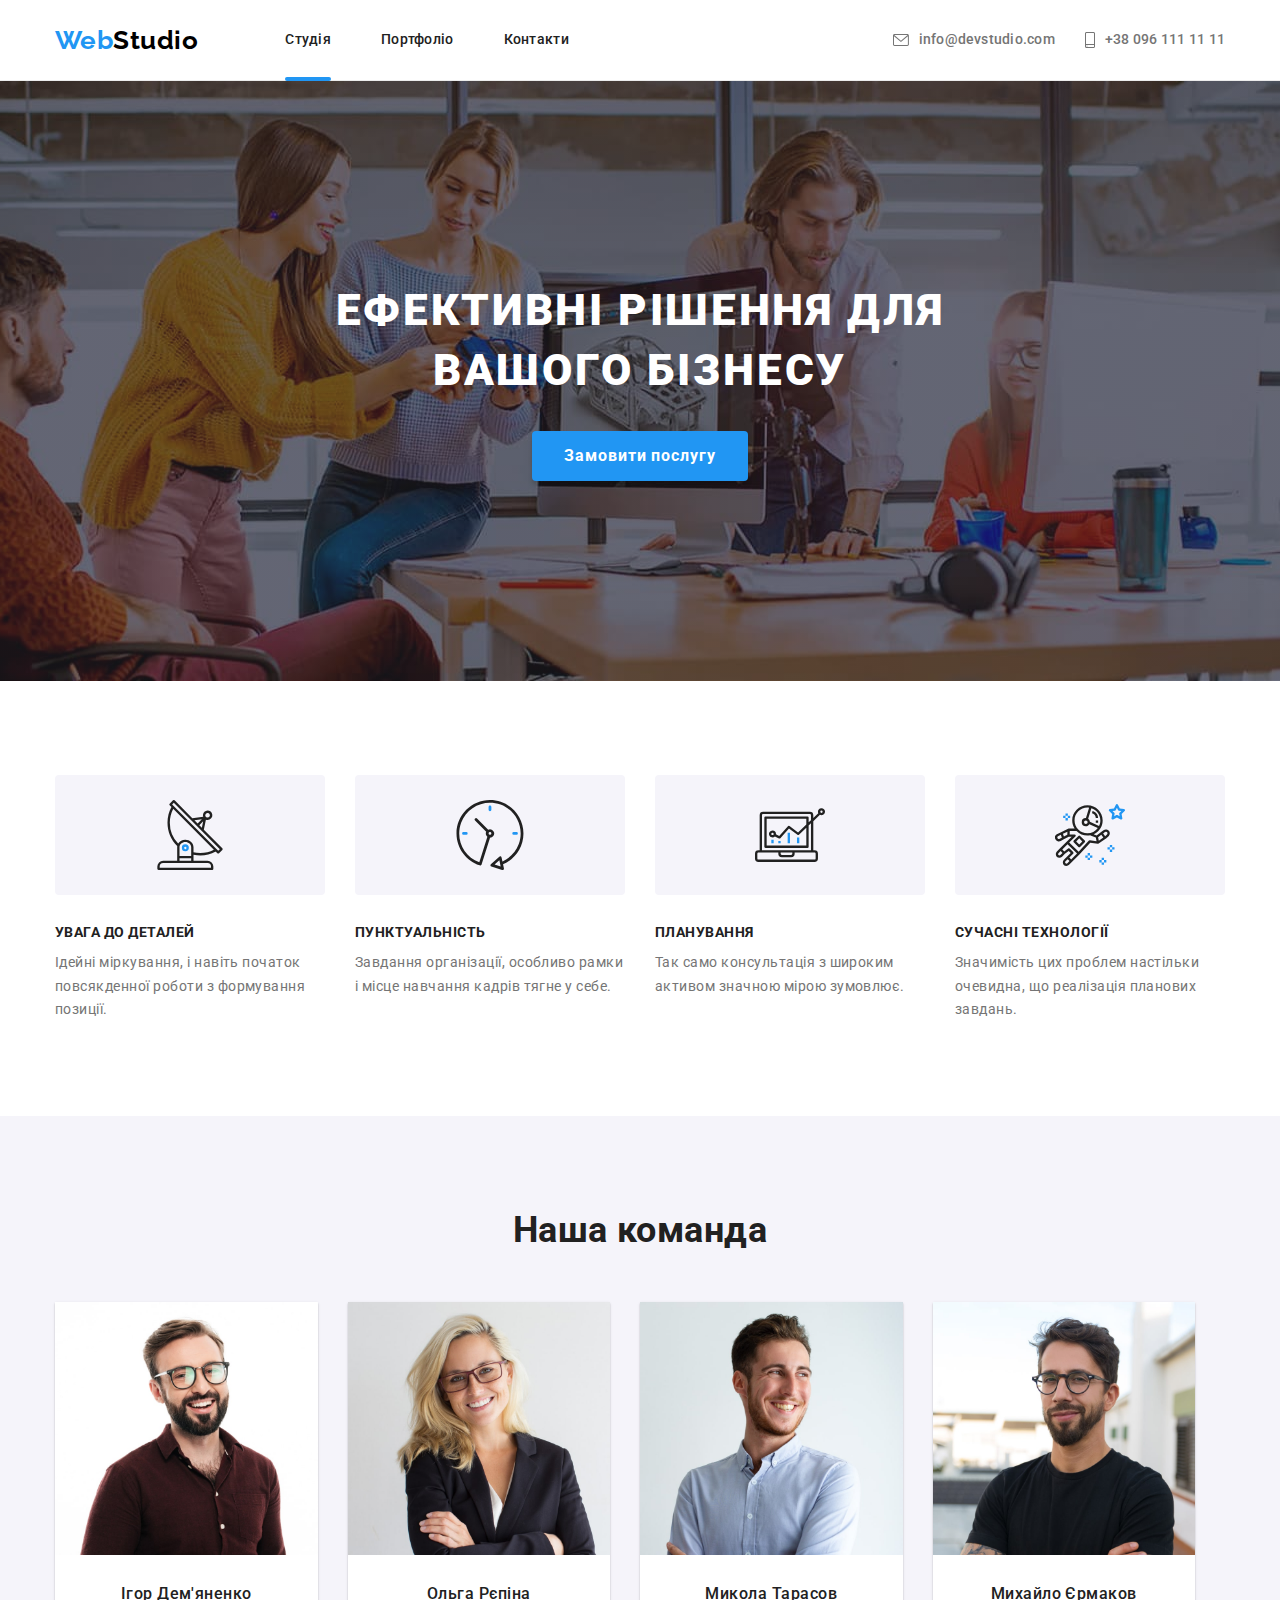
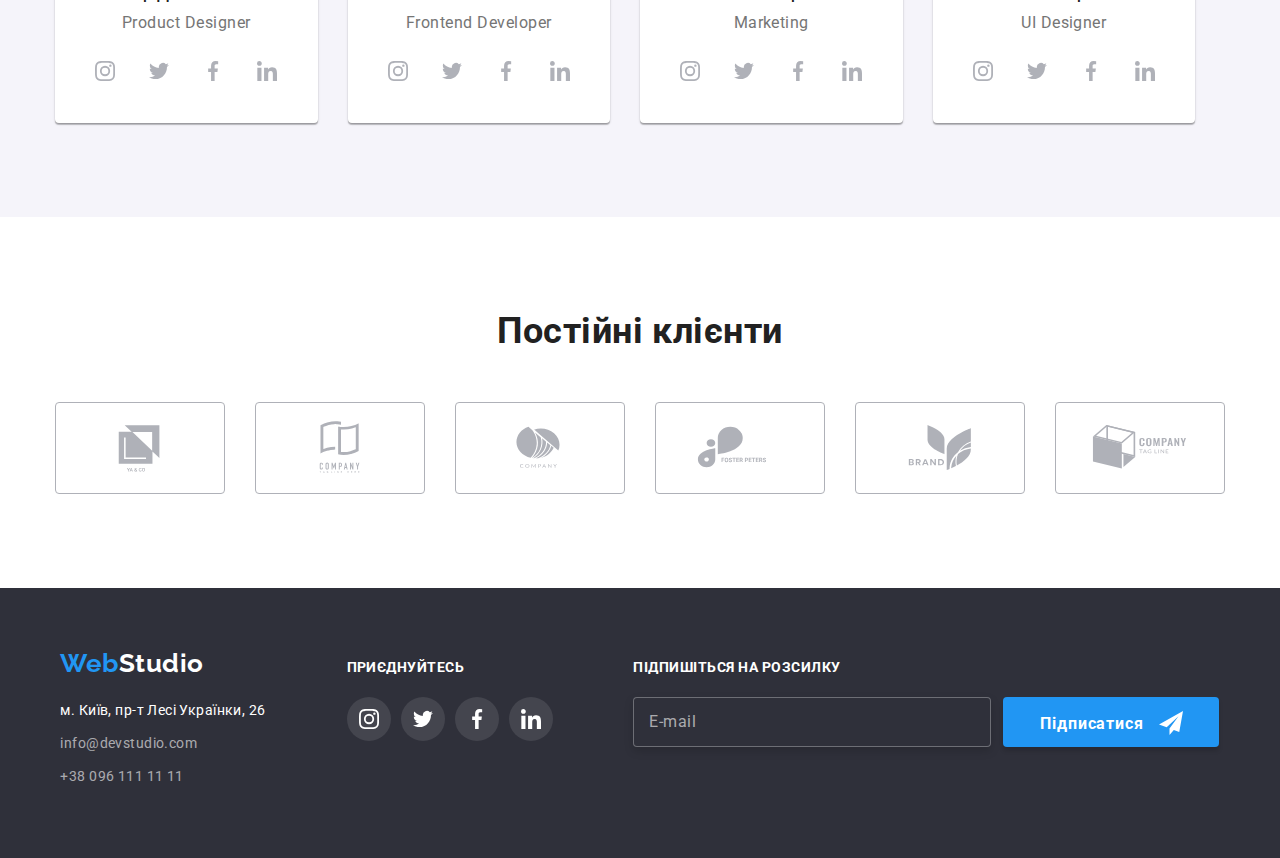
==== commit 85a1537c: "add scss files" ====
--- a/index.html
+++ b/index.html
@@ -1,507 +1,684 @@
 <!DOCTYPE html>
 <html lang="uk">
-
-<head>
-  <meta charset="UTF-8" />
-  <meta http-equiv="X-UA-Compatible" content="IE=edge" />
-  <meta name="viewport" content="width=device-width, initial-scale=1.0" />
-  <title>WebStudio</title>
-  <link href="https://fonts.googleapis.com/css2?family=Raleway:wght@700&family=Roboto:wght@400;500;700;900&display=swap"
-    rel="stylesheet" />
-  <link rel="stylesheet"
-    href="https://cdnjs.cloudflare.com/ajax/libs/modern-normalize/1.1.0/modern-normalize.min.css" />
-  <link rel="stylesheet" href="./css/main.min.css" />
-</head>
-
-<body>
-
-  <!-- Шапка -->
-  <header class="page-header">
-    <div class="container main-nav">
-      <nav class="main-nav">
-
-
-        <!-- Header logo -->
-        <a href="./index.html" class="main-nav__logo">Web<span class="main-nav__label">Studio</span></a>
-
-        <!-- Header nav -->
-        <ul class="main-nav__list">
-
-          <li class="main-nav__item"><a href="./index.html" class=" main-nav__link main-nav__link--current">Студія</a>
+  <head>
+    <meta charset="UTF-8" />
+    <meta http-equiv="X-UA-Compatible" content="IE=edge" />
+    <meta name="viewport" content="width=device-width, initial-scale=1.0" />
+    <title>WebStudio</title>
+    <link
+      href="https://fonts.googleapis.com/css2?family=Raleway:wght@700&family=Roboto:wght@400;500;700;900&display=swap"
+      rel="stylesheet"
+    />
+    <link
+      rel="stylesheet"
+      href="https://cdnjs.cloudflare.com/ajax/libs/modern-normalize/1.1.0/modern-normalize.min.css"
+    />
+    <link rel="stylesheet" href="./css/main.min.css" />
+  </head>
+
+  <body>
+    <!-- Шапка -->
+    <header class="page-header">
+      <div class="container main-nav">
+        <nav class="main-nav">
+          <!-- Header logo -->
+          <a href="./index.html" class="main-nav__logo"
+            >Web<span class="main-nav__label">Studio</span></a
+          >
+
+          <!-- Header nav -->
+          <ul class="main-nav__list">
+            <li class="main-nav__item">
+              <a href="./index.html" class="main-nav__link main-nav__link--current">Студія</a>
+            </li>
+            <li class="main-nav__item">
+              <a href="./portfolio.html" class="main-nav__link">Портфоліо</a>
+            </li>
+            <li class="main-nav__item"><a href="" class="main-nav__link">Контакти</a></li>
+          </ul>
+        </nav>
+
+        <!-- Header auth     -->
+        <ul class="header-auth__list">
+          <li class="header-auth__item">
+            <a class="header-auth__link header-auth__mailo" href="mailto:info@devstudio.com">
+              <svg class="header-auth__icon" width="16" height="12">
+                <use href="./images/icons.svg.svg#icon-envelope "></use></svg
+              >info@devstudio.com</a
+            >
           </li>
-          <li class="main-nav__item"><a href="./portfolio.html" class="main-nav__link">Портфоліо</a></li>
-          <li class="main-nav__item"><a href="" class="main-nav__link">Контакти</a></li>
-        </ul>
-      </nav>
-
-      <!-- Header auth     -->
-      <ul class="header-auth__list">
-        <li class="header-auth__item">
-          <a class="header-auth__link  header-auth__mailo" href="mailto:info@devstudio.com">
-            <svg class="header-auth__icon" width="16" height="12">
-              <use href="./images/icons.svg.svg#icon-envelope "> </use>
-            </svg>info@devstudio.com</a>
-        </li>
-        <li class="header-auth__item">
-          <a class="header-auth__link " href="tel:+380961111111">
-            <svg class="header-auth__icon" width="10" height="16">
-              <use href="./images/icons.svg.svg#icon-smartphone "> </use>
-            </svg>+38 096 111 11 11</a>
-        </li>
-      </ul>
-    </div>
-  </header>
-
-  <main>
-    <!-- Hero -->
-    <section class="section-hero img-hero">
-      <div class="container">
-        <h1 class="section-hero__title">Ефективні рішення для вашого бізнесу</h1>
-        <button type="button" class="modal__btm" data-modal-open>Замовити послугу</button>
-
-      </div>
-    </section>
-
-    <!-- Sections features -->
-    <section class="section-features">
-      <h2 class="visuali-hidden">Особливості</h2>
-      <div class="container">
-        <ul class="section-features__list">
-          <li class="section-features__item">
-            <div class="section-features__icon">
-              <svg class="section-features__svg">
-                <use href="./images/icons.svg.svg#icon-antenna"> </use>
-              </svg>
-            </div>
-            <h3 class="section-features__title">УВАГА ДО ДЕТАЛЕЙ</h3>
-
-            <p class="section-features__description">
-              Ідейні міркування, і навіть початок повсякденної роботи з формування позиції.
-            </p>
-          </li>
-          <li>
-            <div class="section-features__icon">
-              <svg class="section-features__svg">
-                <use href="./images/icons.svg.svg#icon-clock"> </use>
-              </svg>
-            </div>
-            <h3 class="section-features__title">ПУНКТУАЛЬНІСТЬ</h3>
-            <p class="section-features__description">
-              Завдання організації, особливо рамки і місце навчання кадрів тягне у себе.
-            </p>
-          </li>
-          <li>
-            <div class="section-features__icon">
-              <svg class="section-features__svg">
-                <use href="./images/icons.svg.svg#icon-diagram"> </use>
-              </svg>
-            </div>
-            <h3 class="section-features__title">ПЛАНУВАННЯ</h3>
-            <p class="section-features__description">
-              Так само консультація з широким активом значною мірою зумовлює.
-            </p>
-          </li>
-          <li>
-            <div class="section-features__icon">
-              <svg class="section-features__svg">
-                <use href="./images/icons.svg.svg#icon-astronaut"> </use>
-              </svg>
-            </div>
-            <h3 class="section-features__title">СУЧАСНІ ТЕХНОЛОГІЇ</h3>
-            <p class="section-features__description">
-              Значимість цих проблем настільки очевидна, що реалізація планових завдань.
-            </p>
+          <li class="header-auth__item">
+            <a class="header-auth__link" href="tel:+380961111111">
+              <svg class="header-auth__icon" width="10" height="16">
+                <use href="./images/icons.svg.svg#icon-smartphone "></use></svg
+              >+38 096 111 11 11</a
+            >
           </li>
         </ul>
       </div>
-    </section>
-
-    <!-- Чим ми займаємося -->
-    <section class="section">
-      <div class="container">
-        <h2 class="section__title">Чим ми займаємося</h2>
-        <ul class="section__works">
-          <li class="section__item">
-            <div class="item-works__list">
-              <img src="./images/aboutimg1.jpg" class="section__image" width="370" alt="box1" />
-              <p class="item-works__description">Десктопні додатки</p>
+    </header>
+
+    <main>
+      <!-- Hero -->
+      <section class="section-hero img-hero">
+        <div class="container">
+          <h1 class="section-hero__title">Ефективні рішення для вашого бізнесу</h1>
+          <button type="button" class="modal__btm" data-modal-open>Замовити послугу</button>
+        </div>
+      </section>
+
+      <!-- Sections features -->
+      <section class="section-features">
+        <h2 class="visuali-hidden">Особливості</h2>
+        <div class="container">
+          <ul class="section-features__list">
+            <li class="section-features__item">
+              <div class="section-features__icon">
+                <svg class="section-features__svg">
+                  <use href="./images/icons.svg.svg#icon-antenna"></use>
+                </svg>
+              </div>
+              <h3 class="section-features__title">УВАГА ДО ДЕТАЛЕЙ</h3>
+
+              <p class="section-features__description">
+                Ідейні міркування, і навіть початок повсякденної роботи з формування позиції.
+              </p>
+            </li>
+            <li class="section-features__item">
+              <div class="section-features__icon">
+                <svg class="section-features__svg">
+                  <use href="./images/icons.svg.svg#icon-clock"></use>
+                </svg>
+              </div>
+              <h3 class="section-features__title">ПУНКТУАЛЬНІСТЬ</h3>
+              <p class="section-features__description">
+                Завдання організації, особливо рамки і місце навчання кадрів тягне у себе.
+              </p>
+            </li>
+            <li class="section-features__item">
+              <div class="section-features__icon">
+                <svg class="section-features__svg">
+                  <use href="./images/icons.svg.svg#icon-diagram"></use>
+                </svg>
+              </div>
+              <h3 class="section-features__title">ПЛАНУВАННЯ</h3>
+              <p class="section-features__description">
+                Так само консультація з широким активом значною мірою зумовлює.
+              </p>
+            </li>
+            <li class="section-features__item">
+              <div class="section-features__icon">
+                <svg class="section-features__svg">
+                  <use href="./images/icons.svg.svg#icon-astronaut"></use>
+                </svg>
+              </div>
+              <h3 class="section-features__title">СУЧАСНІ ТЕХНОЛОГІЇ</h3>
+              <p class="section-features__description">
+                Значимість цих проблем настільки очевидна, що реалізація планових завдань.
+              </p>
+            </li>
+          </ul>
+        </div>
+      </section>
+
+      <!-- Чим ми займаємося -->
+      <section class="section">
+        <div class="container">
+          <ul class="section__works">
+            <h2 class="section__title">Чим ми займаємося</h2>
+            <li class="section__item">
+              <div class="item-works__list">
+                <img src="./images/aboutimg1.jpg" class="section__image" width="370" alt="box1" />
+                <p class="item-works__description">Десктопні додатки</p>
+              </div>
+            </li>
+            <li class="section__item">
+              <div class="item-works__list">
+                <img src="./images/aboutimg2.jpg" class="section__image" width="370" alt="box2" />
+                <p class="item-works__description">Мобільні додатки</p>
+              </div>
+            </li>
+            <li class="section__item">
+              <div class="item-works__list">
+                <img src="./images/aboutimg3.jpg" class="section__image" width="370" alt="box3" />
+                <p class="item-works__description">Дизайнерські рішення</p>
+              </div>
+            </li>
+          </ul>
+        </div>
+      </section>
+
+      <!-- Наша команда -->
+      <section class="section team">
+        <div class="container">
+          <h2 class="section__title">Наша команда</h2>
+          <!-- Product Designer -->
+          <ul class="section__list">
+            <li class="section__avatar">
+              <img
+                src="./images/imgproductdesigner-min.jpg"
+                class="section__image"
+                width="270"
+                alt="Product Designer"
+              />
+              <div class="section__info">
+                <h3 class="section__name">Ігор Дем'яненко</h3>
+                <p class="section__team">Product Designer</p>
+                <ul class="section-socials__list">
+                  <li class="section-socials__item">
+                    <a
+                      class="section-socials__link"
+                      href="#"
+                      rel="noopener noreferrer nofollow"
+                      target="_blank"
+                    >
+                      <svg class="section-socials__icon" width="20" height="20">
+                        <use href="./images/icons.svg.svg#icon-instagram"></use>
+                      </svg>
+                    </a>
+                  </li>
+                  <li class="section-socials__item">
+                    <a
+                      class="section-socials__link"
+                      href="#"
+                      rel="noopener noreferrer nofollow"
+                      target="_blank"
+                    >
+                      <svg class="section-socials__icon" width="20" height="20">
+                        <use href="./images/icons.svg.svg#icon-twitter"></use>
+                      </svg>
+                    </a>
+                  </li>
+                  <li class="section-socials__item">
+                    <a
+                      class="section-socials__link"
+                      href="#"
+                      rel="noopener noreferrer nofollow"
+                      target="_blank"
+                    >
+                      <svg class="section-socials__icon" width="20" height="20">
+                        <use href="./images/icons.svg.svg#icon-facebook"></use>
+                      </svg>
+                    </a>
+                  </li>
+                  <li class="section-socials__item">
+                    <a
+                      class="section-socials__link"
+                      href="#"
+                      rel="noopener noreferrer nofollow"
+                      target="_blank"
+                    >
+                      <svg class="section-socials__icon" width="20" height="20">
+                        <use href="./images/icons.svg.svg#icon-linkedin"></use>
+                      </svg>
+                    </a>
+                  </li>
+                </ul>
+              </div>
+            </li>
+            <!-- Frontend Developer -->
+            <li class="section__avatar">
+              <img
+                src="./images/imgfrontenddeveloper-min.jpg"
+                class="section__image"
+                width="270"
+                alt="Frontend Developer"
+              />
+
+              <div class="section__info">
+                <h3 class="section__name">Ольга Рєпіна</h3>
+                <p class="section__team">Frontend Developer</p>
+                <ul class="section-socials__list">
+                  <li class="section-socials__item">
+                    <a
+                      class="section-socials__link"
+                      href="#"
+                      rel="noopener noreferrer nofollow"
+                      target="_blank"
+                    >
+                      <svg class="section-socials__icon" width="20" height="20">
+                        <use href="./images/icons.svg.svg#icon-instagram"></use>
+                      </svg>
+                    </a>
+                  </li>
+                  <li class="section-socials__item">
+                    <a
+                      class="section-socials__link"
+                      href="#"
+                      rel="noopener noreferrer nofollow"
+                      target="_blank"
+                    >
+                      <svg class="section-socials__icon" width="20" height="20">
+                        <use href="./images/icons.svg.svg#icon-twitter"></use>
+                      </svg>
+                    </a>
+                  </li>
+                  <li class="section-socials__item">
+                    <a
+                      class="section-socials__link"
+                      href="#"
+                      rel="noopener noreferrer nofollow"
+                      target="_blank"
+                    >
+                      <svg class="section-socials__icon" width="20" height="20">
+                        <use href="./images/icons.svg.svg#icon-facebook"></use>
+                      </svg>
+                    </a>
+                  </li>
+                  <li class="section-socials__item">
+                    <a
+                      class="section-socials__link"
+                      href="#"
+                      rel="noopener noreferrer nofollow"
+                      target="_blank"
+                    >
+                      <svg class="section-socials__icon" width="20" height="20">
+                        <use href="./images/icons.svg.svg#icon-linkedin"></use>
+                      </svg>
+                    </a>
+                  </li>
+                </ul>
+              </div>
+            </li>
+
+            <!-- Marketing -->
+            <li class="section__avatar">
+              <img
+                src="./images/imgmarketing-min.jpg"
+                class="section__image"
+                width="270"
+                alt="Marketing"
+              />
+              <div class="section__info">
+                <h3 class="section__name">Микола Тарасов</h3>
+                <p class="section__team">Marketing</p>
+                <ul class="section-socials__list">
+                  <li class="section-socials__item">
+                    <a
+                      class="section-socials__link"
+                      href="#"
+                      rel="noopener noreferrer nofollow"
+                      target="_blank"
+                    >
+                      <svg class="section-socials__icon" width="20" height="20">
+                        <use href="./images/icons.svg.svg#icon-instagram"></use>
+                      </svg>
+                    </a>
+                  </li>
+                  <li class="section-socials__item">
+                    <a
+                      class="section-socials__link"
+                      href="#"
+                      rel="noopener noreferrer nofollow"
+                      target="_blank"
+                    >
+                      <svg class="section-socials__icon" width="20" height="20">
+                        <use href="./images/icons.svg.svg#icon-twitter"></use>
+                      </svg>
+                    </a>
+                  </li>
+                  <li class="section-socials__item">
+                    <a
+                      class="section-socials__link"
+                      href="#"
+                      rel="noopener noreferrer nofollow"
+                      target="_blank"
+                    >
+                      <svg class="section-socials__icon" width="20" height="20">
+                        <use href="./images/icons.svg.svg#icon-facebook"></use>
+                      </svg>
+                    </a>
+                  </li>
+                  <li class="section-socials__item">
+                    <a
+                      class="section-socials__link"
+                      href="#"
+                      rel="noopener noreferrer nofollow"
+                      target="_blank"
+                    >
+                      <svg class="section-socials__icon" width="20" height="20">
+                        <use href="./images/icons.svg.svg#icon-linkedin"></use>
+                      </svg>
+                    </a>
+                  </li>
+                </ul>
+              </div>
+            </li>
+
+            <!-- UI Designer -->
+            <li class="section__avatar">
+              <img
+                src="./images/imguldesigner-min.jpg"
+                class="section__image"
+                width="270"
+                alt="UI Designerr"
+              />
+              <div class="section__info">
+                <h3 class="section__name">Михайло Єрмаков</h3>
+                <p class="section__team">UI Designer</p>
+                <ul class="section-socials__list">
+                  <li class="section-socials__item">
+                    <a
+                      class="section-socials__link"
+                      href="#"
+                      rel="noopener noreferrer nofollow"
+                      target="_blank"
+                    >
+                      <svg class="section-socials__icon" width="20" height="20">
+                        <use href="./images/icons.svg.svg#icon-instagram"></use>
+                      </svg>
+                    </a>
+                  </li>
+                  <li class="section-socials__item">
+                    <a
+                      class="section-socials__link"
+                      href="#"
+                      rel="noopener noreferrer nofollow"
+                      target="_blank"
+                    >
+                      <svg class="section-socials__icon" width="20" height="20">
+                        <use href="./images/icons.svg.svg#icon-twitter"></use>
+                      </svg>
+                    </a>
+                  </li>
+                  <li class="section-socials__item">
+                    <a
+                      class="section-socials__link"
+                      href="#"
+                      rel="noopener noreferrer nofollow"
+                      target="_blank"
+                    >
+                      <svg class="section-socials__icon" width="20" height="20">
+                        <use href="./images/icons.svg.svg#icon-facebook"></use>
+                      </svg>
+                    </a>
+                  </li>
+                  <li class="section-socials__item">
+                    <a
+                      class="section-socials__link"
+                      href="#"
+                      rel="noopener noreferrer nofollow"
+                      target="_blank"
+                    >
+                      <svg class="section-socials__icon" width="20" height="20">
+                        <use href="./images/icons.svg.svg#icon-linkedin"></use>
+                      </svg>
+                    </a>
+                  </li>
+                </ul>
+              </div>
+            </li>
+          </ul>
+        </div>
+      </section>
+      <!-- Постійні клієнти -->
+      <section class="section">
+        <div class="container">
+          <h2 class="section__title">Постійні клієнти</h2>
+          <ul class="section-customers__list">
+            <li class="section-customers__item">
+              <a
+                class="section-customers__link"
+                href="#"
+                rel="noopener noreferrer nofollow"
+                target="_blank"
+              >
+                <svg class="section-customers__icon">
+                  <use href="./images/icons.svg.svg#icon-company-one"></use>
+                </svg>
+              </a>
+            </li>
+            <li class="section-customers__item">
+              <a
+                class="section-customers__link"
+                href="#"
+                rel="noopener noreferrer nofollow"
+                target="_blank"
+              >
+                <svg class="section-customers__icon">
+                  <use href="./images/icons.svg.svg#icon-company-two"></use>
+                </svg>
+              </a>
+            </li>
+            <li class="section-customers__item">
+              <a
+                class="section-customers__link"
+                href="#"
+                rel="noopener noreferrer nofollow"
+                target="_blank"
+              >
+                <svg class="section-customers__icon">
+                  <use href="./images/icons.svg.svg#icon-company-three"></use>
+                </svg>
+              </a>
+            </li>
+            <li class="section-customers__item">
+              <a
+                class="section-customers__link"
+                href="#"
+                rel="noopener noreferrer nofollow"
+                target="_blank"
+              >
+                <svg class="section-customers__icon">
+                  <use href="./images/icons.svg.svg#icon-company-four"></use>
+                </svg>
+              </a>
+            </li>
+            <li class="section-customers__item">
+              <a
+                class="section-customers__link"
+                href="#"
+                rel="noopener noreferrer nofollow"
+                target="_blank"
+              >
+                <svg class="section-customers__icon">
+                  <use href="./images/icons.svg.svg#icon-company-five"></use>
+                </svg>
+              </a>
+            </li>
+            <li class="section-customers__item">
+              <a
+                class="section-customers__link"
+                href="#"
+                rel="noopener noreferrer nofollow"
+                target="_blank"
+              >
+                <svg class="section-customers__icon">
+                  <use href="./images/icons.svg.svg#icon-company-six"></use>
+                </svg>
+              </a>
+            </li>
+          </ul>
+        </div>
+      </section>
+    </main>
+
+    <!-- Footer -->
+    <footer class="footer">
+      <div class="container blok-logo">
+        <div>
+          <a href="./index.html" class="footer__title"
+            >Web<span class="footer__logo">Studio</span></a
+          >
+          <address class="footer__addres">
+            <!-- Footer auth -->
+            <ul class="footer-auth__list">
+              <li class="footer-auth__item">
+                <a
+                  class="footer-auth__maps"
+                  href="https://goo.gl/maps/EwNaGcTpWCkgvGho6"
+                  rel="noopener noreferrer nofollow"
+                  target="_blank"
+                  >м. Київ, пр-т Лесі Українки, 26</a
+                >
+              </li>
+
+              <li class="footer-auth__item">
+                <a
+                  href="mailto:info@devstudio.com"
+                  class="footer-auth__link"
+                  rel="noopener noreferrer nofollow"
+                  target="_blank"
+                  >info@devstudio.com</a
+                >
+              </li>
+
+              <li class="footer-auth__item">
+                <a href="tel:+380961111111" class="footer-auth__link">+38 096 111 11 11</a>
+              </li>
+            </ul>
+          </address>
+        </div>
+        <!-- Приєднуйтесь -->
+        <div class="footer-social">
+          <b class="footer-social__title">приєднуйтесь</b>
+          <ul class="footer-media__list">
+            <li class="footer-media__item">
+              <a
+                class="footer-media__link"
+                href="#"
+                rel="noopener noreferrer nofollow"
+                target="_blank"
+              >
+                <svg class="footer-media__icon" width="20" height="20">
+                  <use href="./images/icons.svg.svg#icon-instagram"></use>
+                </svg>
+              </a>
+
+              <a
+                class="footer-media__link"
+                href="#"
+                rel="noopener noreferrer nofollow"
+                target="_blank"
+              >
+                <svg class="footer-media__icon" width="20" height="20">
+                  <use href="./images/icons.svg.svg#icon-twitter"></use>
+                </svg>
+              </a>
+
+              <a
+                class="footer-media__link"
+                href="#"
+                rel="noopener noreferrer nofollow"
+                target="_blank"
+              >
+                <svg class="footer-media__icon" width="20" height="20">
+                  <use href="./images/icons.svg.svg#icon-facebook"></use>
+                </svg>
+              </a>
+
+              <a
+                class="footer-media__link"
+                href="#"
+                rel="noopener noreferrer nofollow"
+                target="_blank"
+              >
+                <svg class="footer-media__icon" width="20" height="20">
+                  <use href="./images/icons.svg.svg#icon-linkedin"></use>
+                </svg>
+              </a>
+            </li>
+          </ul>
+        </div>
+        <!-- Підпишіться на розсилку -->
+        <form>
+          <div class="footer-social">
+            <b class="footer-social__title">Підпишіться на розсилку</b>
+            <div class="footer-subscribe">
+              <div class="footer-form">
+                <input
+                  class="footer-form__input"
+                  type="email"
+                  name="email"
+                  id="email"
+                  placeholder=" "
+                />
+                <label for="email" class="footer-form__label">E-mail</label>
+              </div>
+              <button type="submit" class="modal__btm">
+                Підписатися
+                <svg class="section-modal__icon" width="24" height="24">
+                  <use href="./images/icons.svg.svg#icon-icon-send-1"></use>
+                </svg>
+              </button>
             </div>
-          </li>
-          <li class="section__item">
-            <div class="item-works__list">
-              <img src="./images/aboutimg2.jpg" class="section__image" width="370" alt="box2" />
-              <p class="item-works__description">Мобільні додатки</p>
-            </div>
-          </li>
-          <li class="section__item">
-            <div class="item-works__list">
-              <img src="./images/aboutimg3.jpg" class="section__image" width="370" alt="box3" />
-              <p class="item-works__description">Дизайнерські рішення</p>
-            </div>
-          </li>
-        </ul>
+          </div>
+        </form>
       </div>
-    </section>
-
-    <!-- Наша команда -->
-    <section class="section team">
-      <div class="container">
-        <h2 class="section__title">Наша команда</h2>
-        <!-- Product Designer -->
-        <ul class="section__list">
-          <li class="section__avatar">
-            <img src="./images/imgproductdesigner-min.jpg" class="section__image" width="270" alt="Product Designer" />
-            <div class="section__info">
-              <h3 class="section__name">Ігор Дем'яненко</h3>
-              <p class="section__team">Product Designer</p>
-              <ul class="section-socials__list">
-
-                <li class="section-socials__item">
-                  <a class="section-socials__link " href="#" rel="noopener noreferrer nofollow" target="_blank">
-                    <svg class="section-socials__icon" width="20" height="20">
-                      <use href="./images/icons.svg.svg#icon-instagram"> </use>
-                    </svg>
-                  </a>
-                </li>
-                <li class="section-socials__item">
-                  <a class="section-socials__link " href="#" rel="noopener noreferrer nofollow" target="_blank">
-                    <svg class="section-socials__icon" width="20" height="20">
-                      <use href="./images/icons.svg.svg#icon-twitter"> </use>
-                    </svg>
-                  </a>
-                </li>
-                <li class="section-socials__item">
-                  <a class="section-socials__link " href="#" rel="noopener noreferrer nofollow" target="_blank">
-                    <svg class="section-socials__icon" width="20" height="20">
-                      <use href="./images/icons.svg.svg#icon-facebook"> </use>
-                    </svg>
-                  </a>
-                </li>
-                <li class="section-socials__item">
-                  <a class="section-socials__link " href="#" rel="noopener noreferrer nofollow" target="_blank">
-                    <svg class="section-socials__icon" width="20" height="20">
-                      <use href="./images/icons.svg.svg#icon-linkedin"> </use>
-                    </svg>
-                  </a>
-                </li>
-              </ul>
-            </div>
-          </li>
-          <!-- Frontend Developer -->
-          <li class="section__avatar">
-            <img src="./images/imgfrontenddeveloper-min.jpg" class="section__image" width="270"
-              alt="Frontend Developer" />
-
-            <div class="section__info">
-              <h3 class="section__name">Ольга Рєпіна</h3>
-              <p class="section__team">Frontend Developer</p>
-              <ul class="section-socials__list">
-
-                <li class="section-socials__item">
-                  <a class="section-socials__link " href="#" rel="noopener noreferrer nofollow" target="_blank">
-                    <svg class="section-socials__icon" width="20" height="20">
-                      <use href="./images/icons.svg.svg#icon-instagram"> </use>
-                    </svg>
-                  </a>
-                </li>
-                <li class="section-socials__item">
-                  <a class="section-socials__link " href="#" rel="noopener noreferrer nofollow" target="_blank">
-                    <svg class="section-socials__icon" width="20" height="20">
-                      <use href="./images/icons.svg.svg#icon-twitter"> </use>
-                    </svg>
-                  </a>
-                </li>
-                <li class="section-socials__item">
-                  <a class="section-socials__link " href="#" rel="noopener noreferrer nofollow" target="_blank">
-                    <svg class="section-socials__icon" width="20" height="20">
-                      <use href="./images/icons.svg.svg#icon-facebook"> </use>
-                    </svg>
-                  </a>
-                </li>
-                <li class="section-socials__item">
-                  <a class="section-socials__link " href="#" rel="noopener noreferrer nofollow" target="_blank">
-                    <svg class="section-socials__icon" width="20" height="20">
-                      <use href="./images/icons.svg.svg#icon-linkedin"> </use>
-                    </svg>
-                  </a>
-                </li>
-              </ul>
-            </div>
-          </li>
-
-          <!-- Marketing -->
-          <li class="section__avatar">
-            <img src="./images/imgmarketing-min.jpg" class="section__image" width="270" alt="Marketing" />
-            <div class="section__info">
-              <h3 class="section__name">Микола Тарасов</h3>
-              <p class="section__team">Marketing</p>
-              <ul class="section-socials__list">
-
-                <li class="section-socials__item">
-                  <a class="section-socials__link " href="#" rel="noopener noreferrer nofollow" target="_blank">
-                    <svg class="section-socials__icon" width="20" height="20">
-                      <use href="./images/icons.svg.svg#icon-instagram"> </use>
-                    </svg>
-                  </a>
-                </li>
-                <li class="section-socials__item">
-                  <a class="section-socials__link " href="#" rel="noopener noreferrer nofollow" target="_blank">
-                    <svg class="section-socials__icon" width="20" height="20">
-                      <use href="./images/icons.svg.svg#icon-twitter"> </use>
-                    </svg>
-                  </a>
-                </li>
-                <li class="section-socials__item">
-                  <a class="section-socials__link " href="#" rel="noopener noreferrer nofollow" target="_blank">
-                    <svg class="section-socials__icon" width="20" height="20">
-                      <use href="./images/icons.svg.svg#icon-facebook"> </use>
-                    </svg>
-                  </a>
-                </li>
-                <li class="section-socials__item">
-                  <a class="section-socials__link " href="#" rel="noopener noreferrer nofollow" target="_blank">
-                    <svg class="section-socials__icon" width="20" height="20">
-                      <use href="./images/icons.svg.svg#icon-linkedin"> </use>
-                    </svg>
-                  </a>
-                </li>
-              </ul>
-            </div>
-          </li>
-
-          <!-- UI Designer -->
-          <li class="section__avatar">
-            <img src="./images/imguldesigner-min.jpg" class="section__image" width="270" alt="UI Designerr" />
-            <div class="section__info">
-              <h3 class="section__name">Михайло Єрмаков</h3>
-              <p class="section__team">UI Designer</p>
-              <ul class="section-socials__list">
-
-                <li class="section-socials__item">
-                  <a class="section-socials__link " href="#" rel="noopener noreferrer nofollow" target="_blank">
-                    <svg class="section-socials__icon" width="20" height="20">
-                      <use href="./images/icons.svg.svg#icon-instagram"> </use>
-                    </svg>
-                  </a>
-                </li>
-                <li class="section-socials__item">
-                  <a class="section-socials__link " href="#" rel="noopener noreferrer nofollow" target="_blank">
-                    <svg class="section-socials__icon" width="20" height="20">
-                      <use href="./images/icons.svg.svg#icon-twitter"> </use>
-                    </svg>
-                  </a>
-                </li>
-                <li class="section-socials__item">
-                  <a class="section-socials__link " href="#" rel="noopener noreferrer nofollow" target="_blank">
-                    <svg class="section-socials__icon" width="20" height="20">
-                      <use href="./images/icons.svg.svg#icon-facebook"> </use>
-                    </svg>
-                  </a>
-                </li>
-                <li class="section-socials__item">
-                  <a class="section-socials__link " href="#" rel="noopener noreferrer nofollow" target="_blank">
-                    <svg class="section-socials__icon" width="20" height="20">
-                      <use href="./images/icons.svg.svg#icon-linkedin"> </use>
-                    </svg>
-                  </a>
-                </li>
-              </ul>
-            </div>
-          </li>
-        </ul>
+    </footer>
+    <!-- Modal -->
+    <div class="backdrop is-hidden" data-modal>
+      <div class="modal">
+        <button class="modal__is-hidden" data-modal-close>
+          <svg class="modal__close" width="11" height="11">
+            <use href="./images/icons.svg.svg#icon-Vector-6"></use>
+          </svg>
+        </button>
+
+        <h3 class="modal__title">Залиште свої дані, ми вам передзвонимо</h3>
+        <form class="modal__form">
+          <ul class="modal__group">
+            <li class="modal__item">
+              <label for="name" class="modal__label">Ім'я</label>
+              <div class="modal__wrap">
+                <input type="text" class="modal__input" name="name" id="name" />
+                <svg class="modal__icon" height="12" width="12">
+                  <use href="./images/icons.svg.svg#icon-Vector-1"></use>
+                </svg>
+              </div>
+            </li>
+            <li class="modal__item">
+              <label for="tel" class="modal__label">Телефон</label>
+              <div class="modal__wrap">
+                <input type="tel" class="modal__input" name="tel" id="tel" />
+                <svg class="modal__icon" height="12" width="12">
+                  <use href="./images/icons.svg.svg#icon-Vector-2"></use>
+                </svg>
+              </div>
+            </li>
+            <li class="modal__item">
+              <label for="mail" class="modal__label">Пошта</label>
+              <div class="modal__wrap">
+                <input type="email" class="modal__input" name="mail" id="mail" />
+                <svg class="modal__icon" height="12" width="12">
+                  <use href="./images/icons.svg.svg#icon-Vector-3"></use>
+                </svg>
+              </div>
+            </li>
+            <li class="modal__item modal__comment">
+              <label for="comment" class="modal__label">Коментар</label>
+              <textarea
+                class="modal__textarea"
+                name="comment"
+                id="comment"
+                rows="10"
+                placeholder="Введіть текст"
+              ></textarea>
+            </li>
+          </ul>
+
+          <label class="checkbox__label">
+            <input
+              type="checkbox"
+              class="checkbox__input"
+              name="contract"
+              value="contract"
+              id="contract"
+            />
+            <svg class="checkbox__icon" width="16" height="15">
+              <use class="checkbox__border" href="./images/icons.svg.svg#icon-Vector-4"></use>
+              <use class="checkbox__check" href="./images/icons.svg.svg#icon-icon-check"></use>
+            </svg>
+            <b class="contract">
+              Погоджуюся з розсилкою та приймаю
+              <a class="contract__link" href="#">Умови договору</a></b
+            >
+          </label>
+
+          <button class="btn-sumbit" type="submit">Відправити</button>
+        </form>
       </div>
-    </section>
-    <!-- Постійні клієнти -->
-    <section class="section">
-      <div class="container  ">
-        <h2 class="section__title">Постійні клієнти</h2>
-        <ul class="section-customers__list">
-
-          <li class="section-customers__item">
-            <a class="section-customers__link" href="#" rel="noopener noreferrer nofollow" target="_blank">
-              <svg class="section-customers__icon">
-                <use href="./images/icons.svg.svg#icon-company-one"> </use>
-              </svg>
-            </a>
-          </li>
-          <li class="section-customers__item">
-            <a class="section-customers__link" href="#" rel="noopener noreferrer nofollow" target="_blank">
-              <svg class="section-customers__icon">
-                <use href="./images/icons.svg.svg#icon-company-two"> </use>
-              </svg>
-            </a>
-          </li>
-          <li class="section-customers__item">
-            <a class="section-customers__link" href="#" rel="noopener noreferrer nofollow" target="_blank">
-              <svg class="section-customers__icon">
-                <use href="./images/icons.svg.svg#icon-company-three"> </use>
-              </svg>
-            </a>
-          </li>
-          <li class="section-customers__item">
-            <a class="section-customers__link" href="#" rel="noopener noreferrer nofollow" target="_blank">
-              <svg class="section-customers__icon">
-                <use href="./images/icons.svg.svg#icon-company-four"> </use>
-              </svg>
-            </a>
-          </li>
-          <li class="section-customers__item">
-            <a class="section-customers__link" href="#" rel="noopener noreferrer nofollow" target="_blank">
-              <svg class="section-customers__icon">
-                <use href="./images/icons.svg.svg#icon-company-five"> </use>
-              </svg>
-            </a>
-          </li>
-          <li class="section-customers__item">
-            <a class="section-customers__link" href="#" rel="noopener noreferrer nofollow" target="_blank">
-              <svg class="section-customers__icon">
-                <use href="./images/icons.svg.svg#icon-company-six"> </use>
-              </svg>
-            </a>
-          </li>
-        </ul>
-      </div>
-    </section>
-  </main>
-
-  <!-- Footer -->
-  <footer class="footer">
-    <div class="container blok-logo">
-      <div>
-        <a href="./index.html" class="footer__title">Web<span class="footer__logo">Studio</span></a>
-        <address class="footer__addres">
-          <!-- Footer auth -->
-          <ul class="footer-auth__list">
-
-            <li class="footer-auth__item">
-              <a class="footer-auth__maps" href="https://goo.gl/maps/EwNaGcTpWCkgvGho6"
-                rel="noopener noreferrer nofollow" target="_blank">м. Київ, пр-т Лесі Українки, 26</a>
-            </li>
-
-            <li class="footer-auth__item">
-              <a href="mailto:info@devstudio.com" class="footer-auth__link" rel="noopener noreferrer nofollow"
-                target="_blank">info@devstudio.com</a>
-            </li>
-
-            <li class="footer-auth__item"><a href="tel:+380961111111" class="footer-auth__link">+38 096 111 11 11</a>
-            </li>
-          </ul>
-        </address>
-      </div>
-      <!-- Приєднуйтесь -->
-      <div class=" footer-social">
-        <b class="footer-social__title">приєднуйтесь</b>
-        <ul class="footer-media__list">
-
-          <li class="footer-media__item">
-            <a class="footer-media__link " href="#" rel="noopener noreferrer nofollow" target="_blank">
-              <svg class="footer-media__icon" width="20" height="20">
-                <use href="./images/icons.svg.svg#icon-instagram"> </use>
-              </svg>
-            </a>
-
-            <a class="footer-media__link " href="#" rel="noopener noreferrer nofollow" target="_blank">
-              <svg class="footer-media__icon" width="20" height="20">
-                <use href="./images/icons.svg.svg#icon-twitter"> </use>
-              </svg>
-            </a>
-
-            <a class="footer-media__link " href="#" rel="noopener noreferrer nofollow" target="_blank">
-              <svg class="footer-media__icon" width="20" height="20">
-                <use href="./images/icons.svg.svg#icon-facebook"> </use>
-              </svg>
-            </a>
-
-            <a class="footer-media__link " href="#" rel="noopener noreferrer nofollow" target="_blank">
-              <svg class="footer-media__icon" width="20" height="20">
-                <use href="./images/icons.svg.svg#icon-linkedin"> </use>
-              </svg>
-            </a>
-          </li>
-        </ul>
-      </div>
-      <!-- Підпишіться на розсилку -->
-      <form>
-        <div class="footer-social">
-          <b class="footer-social__title">Підпишіться на розсилку</b>
-          <div class="footer-subscribe">
-            <div class="footer-form">
-              <input class="footer-form__input" type="email" name="email" id="email" placeholder=" ">
-              <label for="email" class="footer-form__label">E-mail</label>
-            </div>
-            <button type="submit" class="modal__btm">Підписатися
-              <svg class="section-modal__icon" width="24" height="24">
-                <use href="./images/icons.svg.svg#icon-icon-send-1"></use>
-              </svg>
-            </button>
-          </div>
-        </div>
-      </form>
     </div>
-  </footer>
-  <!-- Modal -->
-  <div class="backdrop is-hidden" data-modal>
-    <div class="modal">
-      <button class="modal__is-hidden" data-modal-close>
-        <svg class="modal__close" width="11" height="11">
-          <use href="./images/icons.svg.svg#icon-Vector-6"></use>
-        </svg>
-      </button>
-
-      <h3 class="modal__title">Залиште свої дані, ми вам передзвонимо</h3>
-      <form class="modal__form">
-        <ul class="modal__group">
-          <li class="modal__item">
-            <label for="name" class="modal__label">Ім'я</label>
-            <div class="modal__wrap">
-              <input type="text" class="modal__input" name="name" id="name">
-              <svg class="modal__icon" height="12" width="12">
-                <use href="./images/icons.svg.svg#icon-Vector-1"></use>
-              </svg>
-            </div>
-
-          </li>
-          <li class="modal__item">
-            <label for="tel" class="modal__label">Телефон</label>
-            <div class="modal__wrap">
-              <input type="tel" class="modal__input" name="tel" id="tel">
-              <svg class="modal__icon" height="12" width="12">
-                <use href="./images/icons.svg.svg#icon-Vector-2"></use>
-              </svg>
-            </div>
-          </li>
-          <li class="modal__item">
-            <label for="mail" class="modal__label">Пошта</label>
-            <div class="modal__wrap">
-              <input type="email" class="modal__input" name="mail" id="mail">
-              <svg class="modal__icon" height="12" width="12">
-                <use href="./images/icons.svg.svg#icon-Vector-3"></use>
-              </svg>
-            </div>
-          </li>
-          <li class=" modal__item modal__comment">
-            <label for="comment" class="modal__label">Коментар</label>
-            <textarea class="modal__textarea" name="comment" id="comment" rows="10"
-              placeholder="Введіть текст"></textarea>
-          </li>
-        </ul>
-
-        <label class="checkbox__label">
-          <input type="checkbox" class="checkbox__input" name="contract" value="contract" id="contract">
-          <svg class="checkbox__icon" width="16" height="15">
-            <use class="checkbox__border" href="./images/icons.svg.svg#icon-Vector-4"></use>
-            <use class="checkbox__check" href="./images/icons.svg.svg#icon-icon-check"></use>
-          </svg>
-          <b class="contract"> Погоджуюся з розсилкою та приймаю <a class="contract__link" href="#">Умови
-              договору</a></b>
-        </label>
-
-        <button class="btn-sumbit" type="submit">Відправити</button>
-      </form>
-
-    </div>
-  </div>
-  <script src="./js/modal.js"></script>
-</body>
-
-</html>+    <script src="./js/modal.js"></script>
+  </body>
+</html>
--- a/css/main.min.css
+++ b/css/main.min.css
@@ -1 +1 @@
-:root{--primary-color: #ffffff;--primary-teks-color: #212121;--secondary-teks-color: #757575;--background-color-hero: #c4c4c4;--hero-footer-color: #2f303a;--hero-btn-color: #188ce8;--hero-logo-color: #000000;--akcent-color: #2196f3;--auth-nav-color: rgba(255, 255, 255, 0.6);--button-color-nav: #f5f4fa;--border-heder-portfolio: #ececec;--border-project-item: #eeeeee;--border-client-icon: #afb1b8;--background-hero-image: rgba(47, 48, 58, 0.4);--box-shadow-section-avatar-one: rgba(0, 0, 0, 0.12);--box-shadow-section-avatar-two: rgba(0, 0, 0, 0.14);--box-shadow-section-avatar-three: rgba(0, 0, 0, 0.2);--box-shadow-radio-btn-one: rgba(0, 0, 0, 0.1);--box-shadow-radio-btn-two: rgba(0, 0, 0, 0.08);--box-shadow-radio-btn-three: rgba(0, 0, 0, 0.12);--box-shadow-project-item-one: rgba(0, 0, 0, 0.12);--box-shadow-project-item-two: rgba(0, 0, 0, 0.06);--box-shadow-project-item-three: rgba(0, 0, 0, 0.16);--background-footer-media: rgba(255, 255, 255, 0.1);--background-overlay-text: rgba(33, 150, 243, 0.9);--duration: 250ms;--timing-function: cubic-bezier(0.4, 0, 0.2, 1);--border-footer-subscribe-btn: rgba(255, 255, 255, 0.3);--drop-shadop-footer-subscribe-btn: drop-shadow(0px 4px 4px rgba(0, 0, 0, 0.15));--input-email-footer-bc: #2f303a;--label-email-footer-color: rgba(255, 255, 255, 0.6);--btn-sumbit-modal-box-shadow: rgba(0, 0, 0, 0.15);--comment-textarea-color: rgba(117, 117, 117, 0.5);--comment-textarea-border: rgba(33, 33, 33, 0.2);--works-description-bc: rgba(47, 48, 58, 0.8);--main-font-family: Roboto,sans-serif}h1,h2,h3,h4,h5,h6,p{margin:0px;-webkit-margin-before:0;margin-block-start:0;-webkit-margin-after:0;margin-block-end:0}ul{-webkit-padding-start:0;padding-inline-start:0;-webkit-margin-before:0;margin-block-start:0;-webkit-margin-after:0;margin-block-end:0;margin:0px;padding-left:0;list-style:none}body{color:var(--primary-teks-color);background-color:var(--primary-color);font-family:var(--main-font-family);letter-spacing:.03em}.visuali-hidden{position:absolute;clip:rect(0 0 0 0);width:1px;height:1px}.container{max-width:480px;margin-left:auto;margin-right:auto;padding-left:15px;padding-right:15px}@media screen and (min-width: 768px){.container{max-width:768px}}@media screen and (min-width: 1200px){.container{max-width:1200px}}.modal__btm{position:relative;height:50px;min-width:216px;border-radius:4px;border-color:rgba(0,0,0,0);box-shadow:0px 4px 4px var(--btn-sumbit-modal-box-shadow);color:var(--primary-color);background-color:var(--akcent-color);font-family:inherit;font-weight:700;font-size:16px;line-height:1.88;letter-spacing:.06em;cursor:pointer;transition:var(--duration) var(--timing-function)}.modal__btm:hover,.modal__btm:focus{background-color:var(--hero-btn-color)}.btn-sumbit{min-width:200px;height:50px;cursor:pointer;padding:10px 28px;margin-right:auto;margin-left:auto;border-radius:4px;border:rgba(0,0,0,0);color:var(--primary-color);background-color:var(--akcent-color);box-shadow:0px 4px 4px var(--btn-sumbit-modal-box-shadow);font-weight:700;font-size:16px;line-height:1.88;letter-spacing:.06em}.radio__btn{display:block;padding:6px 22px;border-radius:4px;border-color:rgba(0,0,0,0);color:var(--primary-teks-color);background-color:var(--button-color-nav);font-family:inherit;font-size:16px;font-weight:500;line-height:1.62;letter-spacing:.03em;cursor:pointer;transition:var(--duration) var(--timing-function)}.radio__btn:hover,.radio__btn:focus{box-shadow:0px 3px 1px var(--box-shadow-radio-btn-one),0px 1px 2px var(--box-shadow-radio-btn-two),0px 2px 2px var(--box-shadow-radio-btn-three);color:var(--primary-color);background-color:var(--akcent-color)}.page-header{border-bottom:1px solid var(--border-heder-portfolio)}.main-nav{display:flex;align-items:center}@media screen and (min-width: 768px){.main-nav{justify-content:space-between}}.main-nav__label{color:var(--hero-logo-color);font-family:"Raleway",sans-serif;font-weight:700;font-size:26px;line-height:1.19;text-decoration:none}@media screen and (min-width: 768px){.main-nav__label{margin-right:87px}}.main-nav__logo{color:var(--akcent-color);font-family:"Raleway",sans-serif;font-weight:700;font-size:26px;line-height:1.19;text-decoration:none}@media screen and (min-width: 1200px){.main-nav__logo{padding:0}}.main-nav__list{display:flex;margin-top:0;margin-bottom:0;letter-spacing:.02em;font-weight:500;font-size:14px;line-height:1.14}@media screen and (max-width: 768px){.main-nav__list{display:none}}@media screen and (min-width: 768px){.main-nav__list{display:flex}}.main-nav__link--current{position:relative;color:var(--akcent-color)}.main-nav__link--current::after{content:"";position:absolute;bottom:-1px;display:block;width:100%;height:4px;background-color:var(--akcent-color);border-radius:2px}.main-nav__item{display:block}.main-nav__item:not(:last-child){margin-right:50px}.main-nav__link{display:block;padding-top:32px;padding-bottom:32px;color:var(--primary-teks-color);text-decoration:none;transition:var(--duration) var(--timing-function)}.main-nav__link:hover,.main-nav__link:focus{color:var(--akcent-color)}.header-auth__list{display:flex;margin-top:0;margin-bottom:0;margin-left:auto;letter-spacing:.02em;font-weight:500;font-size:14px;line-height:1.14}@media screen and (max-width: 768px){.header-auth__list{display:none}}@media screen and (min-width: 768px){.header-auth__list{display:flex;flex-direction:column;gap:10px;margin-left:0;font-size:12px;line-height:1.16}}@media screen and (min-width: 1200px){.header-auth__list{display:flex;flex-direction:row;gap:30px}}.header-auth__item{display:block}.header-auth__link{display:flex;padding-top:32px;padding-bottom:32px;align-items:center;fill:currentColor;color:var(--secondary-teks-color);text-decoration:none;transition:var(--duration) var(--timing-function)}.header-auth__link:hover,.header-auth__link:focus{color:var(--akcent-color)}@media screen and (min-width: 768px){.header-auth__link{padding:0}}@media screen and (min-width: 1200px){.header-auth__link{font-size:14px;line-height:1.14;padding-top:32px;padding-bottom:32px}}.header-auth__icon{margin-right:10px}.header-auth__icon:hover,.header-auth__icon:focus{fill:var(--akcent-color)}.header-auth__mailo:hover,.header-auth__mailo:focus{fill:var(--akcent-color)}.img-hero{max-width:1600px;margin-right:auto;margin-left:auto;background-image:linear-gradient(var(--background-hero-image), var(--background-hero-image)),url("../images/imghero.jpg");background-position:center;background-repeat:no-repeat;background-size:cover}.section-hero{display:flex;padding-top:200px;padding-bottom:200px;background-color:var(--background-color-hero);align-items:center;text-align:center}.section-hero__title{max-width:696px;margin-bottom:30px;margin-left:auto;margin-right:auto;color:var(--primary-color);letter-spacing:.06em;text-transform:uppercase;font-weight:900;font-size:26px;line-height:1.62}@media screen and (min-width: 768px){.section-hero__title{max-width:360px}}@media screen and (min-width: 1200px){.section-hero__title{max-width:696px;font-size:44px;line-height:1.36}}.section-features{padding-top:94px}.section-features__list{display:flex;gap:30px}.section-features__icon{padding:25px 100px;border-radius:4px;height:120px;margin-bottom:30px;background-color:var(--button-color-nav)}.section-features__svg{height:70px;width:70px}.section-features__title{margin-bottom:10px;color:var(--primary-teks-color);font-weight:700;font-size:14px;line-height:1.14;text-transform:uppercase}.section-features__description{max-width:270px;color:var(--secondary-teks-color);font-size:14px;line-height:1.71}.section{padding-top:94px;padding-bottom:94px;text-align:center}.section__title{margin-bottom:50px;justify-content:center;color:var(--primary-teks-color);font-weight:700;font-size:36px;line-height:1.16}.section__works{display:flex}.team:nth-child(2n){background-color:var(--button-color-nav)}.section__item{position:relative;display:block;margin-right:30px}.section__item:nth-child(3n){margin-right:0}.item-works__description{position:absolute;display:flex;justify-content:center;align-items:center;width:100%;height:70px;bottom:0;left:0;color:var(--primary-color);background-color:var(--works-description-bc);font-weight:700;font-size:14px;line-height:1.14;text-align:center;text-transform:uppercase}.section__team{margin-bottom:16px;color:var(--secondary-teks-color);font-size:16px;line-height:1.18;text-align:center}.section__list{display:flex;margin-bottom:auto;margin-top:auto}.section__image{display:block;max-width:100%}.section__info{padding-top:30px;padding-bottom:30px}.section__avatar{display:block;max-width:100%;box-shadow:0px 1px 3px var(--box-shadow-section-avatar-one),0px 1px 1px var(--box-shadow-section-avatar-two),0px 2px 1px var(--box-shadow-section-avatar-three);border-radius:0px 0px 4px 4px;background-color:var(--primary-color)}.section__avatar:not(:last-child){margin-right:30px}.section__name{margin-bottom:10px;color:var(--primary-teks-color);font-size:16px;line-height:1.18;text-align:center}.section-socials__list{display:flex;justify-content:center}.section-socials__item:not(:last-child){margin-right:10px}.section-socials__link{display:block;padding:12px;height:44px;border-radius:50%;fill:var(--border-client-icon);background-color:var(--primary-color);text-decoration:none;transition:var(--duration) var(--timing-function)}.section-socials__link:hover,.section-socials__link:focus{fill:var(--primary-color);background-color:var(--akcent-color)}.section-customers__list{display:flex}.section-customers__item:not(:last-child){margin-right:30px}.section-customers__link{display:flex;height:92px;width:170px;justify-content:center;align-items:center;border-radius:4px;border:1px solid var(--border-client-icon);fill:var(--border-client-icon);transition:var(--duration) var(--timing-function)}.section-customers__link:hover,.section-customers__link:focus{fill:var(--akcent-color);border-color:var(--akcent-color)}.section-customers__icon{display:block;width:106px;height:60px}.section__portfolio{padding-top:94px;padding-bottom:94px;color:var(--primary-teks-color);font-size:36px;line-height:1.16}.radio__list{display:flex;margin-bottom:50px;justify-content:center}.portfolio__list{display:flex;flex-wrap:wrap;gap:30px}.radio__item{margin-right:8px}.radio__item:nth-child(5){margin-right:0}.portfolio__item{display:block}.section__port-overlay{position:relative;overflow:hidden}.section__text-overlay{position:absolute;top:0;left:0;width:100%;height:100%;padding:63px 24px;color:var(--primary-color);font-size:18px;line-height:1.56;background-color:var(--background-overlay-text);opacity:0;transform:translateY(100%);transition:transform var(--duration) var(--timing-function),opacity var(--duration) var(--timing-function)}.portfolio__list .portfolio__link:hover .section__text-overlay,.portfolio__list .portfolio__link:focus .section__text-overlay{opacity:1;transform:translateY(0)}.portfolio__link{display:block;text-decoration:none;transition:var(--duration) var(--timing-function)}.portfolio__link:hover,.portfolio__link:focus{box-shadow:0px 1px 1px var(--box-shadow-project-item-one),0px 4px 4px var(--box-shadow-project-item-two),1px 4px 6px var(--box-shadow-project-item-three)}.section__image{display:block;max-width:100%}.project__user{padding-top:20px;padding-right:24px;padding-bottom:20px;padding-left:24px;background-color:var(--primary-color);border-bottom:1px solid var(--border-project-item);border-right:1px solid var(--border-project-item);border-left:1px solid var(--border-project-item)}.project__title{margin-bottom:4px;color:var(--primary-teks-color);font-weight:700;font-size:18px;line-height:2;letter-spacing:.06em}.project__description{color:var(--secondary-teks-color);font-size:16px;line-height:1.88}.footer{padding-top:60px;padding-bottom:60px;background-color:var(--hero-footer-color)}.footer__title{color:var(--akcent-color);font-family:"Raleway",sans-serif;font-weight:700;font-size:26px;line-height:1.19;text-decoration:none}.footer__addres{margin-top:20px;font-style:normal;font-weight:400}.footer-auth__item{margin-bottom:9px}.footer-auth__item__item:nth-last-child(1){margin-bottom:0}.footer__logo{color:var(--primary-color);font-family:"Raleway",sans-serif;font-weight:700;font-size:26px;line-height:1.19;text-decoration:none}.blok-logo{display:flex;align-items:baseline}.footer-social{margin-left:70px}.footer-social__title{margin-bottom:20px;color:var(--primary-color);font-weight:700;font-size:14px;line-height:1.14;text-transform:uppercase}.footer-media__item{display:flex;margin:0;padding:0;margin-top:20px;gap:10px}.footer-media__link{display:flex;align-items:center;justify-content:center;height:44px;width:44px;border-radius:50%;color:var(--primary-color);background-color:var(--background-footer-media);background-repeat:no-repeat;background-position:center;fill:currentColor;transition:var(--duration) var(--timing-function)}.footer-media__link:hover,.footer-media__link:focus{border-radius:50%;background-color:var(--akcent-color)}.footer-auth__maps{color:var(--primary-color);text-decoration:none;font-size:14px;line-height:1.71;letter-spacing:.03em}.footer-subscribe{display:flex;margin-top:20px;gap:12px}.footer-form__input{width:358px;padding:15px;border:1px solid var(--border-footer-subscribe-btn);border-radius:4px;color:var(--primary-color);background-color:var(--input-email-footer-bc);filter:var(--drop-shadop-footer-subscribe-btn)}.footer-form{position:relative}.footer-form__label{position:absolute;top:50%;left:16px;color:var(--label-email-footer-color);transform:translateY(-50%);transition:var(--duration) var(--timing-function)}.footer-form__input:not(:-moz-placeholder-shown)+.footer-form__label{transform:translate(-70px, -10px)}.footer-form__input:not(:-ms-input-placeholder)+.footer-form__label{transform:translate(-70px, -10px)}.footer-form__input:focus+.footer-form__label,.footer-form__input:not(:placeholder-shown)+.footer-form__label{transform:translate(-70px, -10px)}.section-modal__icon{margin-left:10px;fill:var(--primary-color);transform:translateY(25%)}.footer-auth__link{color:var(--auth-nav-color);letter-spacing:.03em;font-size:14px;line-height:1.71;text-decoration:none;transition:var(--duration) var(--timing-function)}.footer-auth__link:hover,.footer-auth__link:focus{color:var(--akcent-color)}.backdrop{position:fixed;top:0;left:0;width:100%;height:100%;background-color:var(--box-shadow-section-avatar-three);opacity:1;transform:scale(1);transition:opacity var(--duration) var(--timing-function),visibility var(--duration) var(--timing-function),transform var(--duration) var(--timing-function)}.backdrop.is-hidden{opacity:0;pointer-events:none;visibility:hidden}.modal{position:absolute;top:50%;left:50%;padding:40px;width:528px;border-radius:4px;background-color:var(--primary-color);box-shadow:0px 1px 3px var(--box-shadow-section-avatar-one),0px 1px 1px var(--box-shadow-section-avatar-two),0px 2px 1px var(--box-shadow-section-avatar-three);text-align:center;transform:translate(-50%, -50%) scale(1);transition:transform var(--duration) var(--timing-function)}.modal__is-hidden{position:absolute;display:flex;width:30px;height:30px;top:8px;right:8px;justify-content:center;align-items:center;border-radius:50%;background-color:var(--primary-color);border:1px solid var(--box-shadow-radio-btn-one);cursor:pointer;transform:scale(1)}.modal__close{transition:var(--duration) var(--timing-function)}.modal .modal__is-hidden:hover,.modal .modal__is-hidden:focus{fill:var(--akcent-color)}.modal__title{text-align:center;margin-bottom:12px}.modal__form{margin-right:auto;margin-left:auto}.modal__group{margin-bottom:20px;text-align:start}.modal__wrap{position:relative;display:flex;flex-direction:column;margin-top:4px}.modal__item:not(:last-child){margin-bottom:10px}.modal__input{border:1px solid var(--comment-textarea-border);border-radius:4px;height:40px;padding-left:42px;cursor:pointer}.modal__input:hover,.modal__input:focus{border-color:var(--akcent-color)}.modal__label{color:var(--secondary-teks-color);font-size:12px;line-height:1.16;letter-spacing:.01em}.modal__input{transition:var(--duration) var(--timing-function)}.modal__input:hover+.modal__icon,.modal__input:focus+.modal__icon{fill:var(--akcent-color)}.modal__icon{position:absolute;top:50%;left:19px;transform:translateY(-50%);transition:var(--duration) var(--timing-function)}.modal__textarea{height:120px;width:448px;resize:none;padding:16px 12px;margin-top:4px;border-radius:4px;border:1px solid var(--comment-textarea-border);color:var(--primary-teks-color);font-size:12px;line-height:1.16;letter-spacing:.01em;cursor:pointer;transition:var(--duration) var(--timing-function)}.modal__textarea:hover,.modal__textarea:focus{border-color:var(--akcent-color)}.checkbox__input{-webkit-appearance:none;-moz-appearance:none;appearance:none}.checkbox__label{display:flex;align-items:center;justify-content:center;margin-bottom:30px;cursor:pointer}.checkbox__border{display:block}.checkbox__check{display:none;transition:var(--duration) var(--timing-function)}.checkbox__input:checked+.checkbox__icon .checkbox__check{display:block;fill:var(--primary-color)}.checkbox__input:checked+.checkbox__icon{background-color:var(--akcent-color);border-radius:4px}.checkbox__input:checked+.checkbox__icon>.checkbox__border{display:none}.contract{margin-left:10px;color:var(--secondary-teks-color);line-height:1.71;font-weight:400;font-size:14px}.contract__link{margin-left:5px;color:var(--akcent-color)}/*# sourceMappingURL=main.min.css.map */+:root{--primary-color: #ffffff;--primary-teks-color: #212121;--secondary-teks-color: #757575;--background-color-hero: #c4c4c4;--hero-footer-color: #2f303a;--hero-btn-color: #188ce8;--hero-logo-color: #000000;--akcent-color: #2196f3;--auth-nav-color: rgba(255, 255, 255, 0.6);--button-color-nav: #f5f4fa;--border-heder-portfolio: #ececec;--border-project-item: #eeeeee;--border-client-icon: #afb1b8;--background-hero-image: rgba(47, 48, 58, 0.4);--box-shadow-section-avatar-one: rgba(0, 0, 0, 0.12);--box-shadow-section-avatar-two: rgba(0, 0, 0, 0.14);--box-shadow-section-avatar-three: rgba(0, 0, 0, 0.2);--box-shadow-radio-btn-one: rgba(0, 0, 0, 0.1);--box-shadow-radio-btn-two: rgba(0, 0, 0, 0.08);--box-shadow-radio-btn-three: rgba(0, 0, 0, 0.12);--box-shadow-project-item-one: rgba(0, 0, 0, 0.12);--box-shadow-project-item-two: rgba(0, 0, 0, 0.06);--box-shadow-project-item-three: rgba(0, 0, 0, 0.16);--background-footer-media: rgba(255, 255, 255, 0.1);--background-overlay-text: rgba(33, 150, 243, 0.9);--duration: 250ms;--timing-function: cubic-bezier(0.4, 0, 0.2, 1);--border-footer-subscribe-btn: rgba(255, 255, 255, 0.3);--drop-shadop-footer-subscribe-btn: drop-shadow(0px 4px 4px rgba(0, 0, 0, 0.15));--input-email-footer-bc: #2f303a;--label-email-footer-color: rgba(255, 255, 255, 0.6);--btn-sumbit-modal-box-shadow: rgba(0, 0, 0, 0.15);--comment-textarea-color: rgba(117, 117, 117, 0.5);--comment-textarea-border: rgba(33, 33, 33, 0.2);--works-description-bc: rgba(47, 48, 58, 0.8);--main-font-family: Roboto,sans-serif}h1,h2,h3,h4,h5,h6,p{margin:0px;-webkit-margin-before:0;margin-block-start:0;-webkit-margin-after:0;margin-block-end:0}ul{-webkit-padding-start:0;padding-inline-start:0;-webkit-margin-before:0;margin-block-start:0;-webkit-margin-after:0;margin-block-end:0;margin:0px;padding-left:0;list-style:none}body{color:var(--primary-teks-color);background-color:var(--primary-color);font-family:var(--main-font-family);letter-spacing:.03em}.visuali-hidden{position:absolute;clip:rect(0 0 0 0);width:1px;height:1px}.container{max-width:480px;margin-left:auto;margin-right:auto;padding-left:15px;padding-right:15px}@media screen and (min-width: 768px){.container{max-width:768px}}@media screen and (min-width: 1200px){.container{max-width:1200px}}.modal__btm{position:relative;height:50px;min-width:216px;border-radius:4px;border-color:rgba(0,0,0,0);box-shadow:0px 4px 4px var(--btn-sumbit-modal-box-shadow);color:var(--primary-color);background-color:var(--akcent-color);font-family:inherit;font-weight:700;font-size:16px;line-height:1.88;letter-spacing:.06em;cursor:pointer;transition:var(--duration) var(--timing-function)}.modal__btm:hover,.modal__btm:focus{background-color:var(--hero-btn-color)}.btn-sumbit{min-width:200px;height:50px;cursor:pointer;padding:10px 28px;margin-right:auto;margin-left:auto;border-radius:4px;border:rgba(0,0,0,0);color:var(--primary-color);background-color:var(--akcent-color);box-shadow:0px 4px 4px var(--btn-sumbit-modal-box-shadow);font-weight:700;font-size:16px;line-height:1.88;letter-spacing:.06em}.radio__btn{display:block;padding:6px 22px;border-radius:4px;border-color:rgba(0,0,0,0);color:var(--primary-teks-color);background-color:var(--button-color-nav);font-family:inherit;font-size:16px;font-weight:500;line-height:1.62;letter-spacing:.03em;cursor:pointer;transition:var(--duration) var(--timing-function)}.radio__btn:hover,.radio__btn:focus{box-shadow:0px 3px 1px var(--box-shadow-radio-btn-one),0px 1px 2px var(--box-shadow-radio-btn-two),0px 2px 2px var(--box-shadow-radio-btn-three);color:var(--primary-color);background-color:var(--akcent-color)}.page-header{border-bottom:1px solid var(--border-heder-portfolio)}.main-nav{display:flex;align-items:center}@media screen and (min-width: 768px){.main-nav{justify-content:space-between}}.main-nav__label{color:var(--hero-logo-color);font-family:"Raleway",sans-serif;font-weight:700;font-size:26px;line-height:1.19;text-decoration:none}@media screen and (min-width: 768px){.main-nav__label{margin-right:87px}}.main-nav__logo{color:var(--akcent-color);font-family:"Raleway",sans-serif;font-weight:700;font-size:26px;line-height:1.19;text-decoration:none}@media screen and (min-width: 1200px){.main-nav__logo{padding:0}}.main-nav__list{display:flex;margin-top:0;margin-bottom:0;letter-spacing:.02em;font-weight:500;font-size:14px;line-height:1.14}@media screen and (max-width: 768px){.main-nav__list{display:none}}@media screen and (min-width: 768px){.main-nav__list{display:flex}}.main-nav__link--current{position:relative;color:var(--akcent-color)}.main-nav__link--current::after{content:"";position:absolute;bottom:-1px;display:block;width:100%;height:4px;background-color:var(--akcent-color);border-radius:2px}.main-nav__item{display:block}.main-nav__item:not(:last-child){margin-right:50px}.main-nav__link{display:block;padding-top:32px;padding-bottom:32px;color:var(--primary-teks-color);text-decoration:none;transition:var(--duration) var(--timing-function)}.main-nav__link:hover,.main-nav__link:focus{color:var(--akcent-color)}.header-auth__list{display:flex;margin-top:0;margin-bottom:0;margin-left:auto;letter-spacing:.02em;font-weight:500;font-size:14px;line-height:1.14}@media screen and (max-width: 768px){.header-auth__list{display:none}}@media screen and (min-width: 768px){.header-auth__list{display:flex;flex-direction:column;gap:10px;margin-left:0;font-size:12px;line-height:1.16}}@media screen and (min-width: 1200px){.header-auth__list{display:flex;flex-direction:row;gap:30px}}.header-auth__item{display:block}.header-auth__link{display:flex;padding-top:32px;padding-bottom:32px;align-items:center;fill:currentColor;color:var(--secondary-teks-color);text-decoration:none;transition:var(--duration) var(--timing-function)}.header-auth__link:hover,.header-auth__link:focus{color:var(--akcent-color)}@media screen and (min-width: 768px){.header-auth__link{padding:0}}@media screen and (min-width: 1200px){.header-auth__link{font-size:14px;line-height:1.14;padding-top:32px;padding-bottom:32px}}.header-auth__icon{margin-right:10px}.header-auth__icon:hover,.header-auth__icon:focus{fill:var(--akcent-color)}.header-auth__mailo:hover,.header-auth__mailo:focus{fill:var(--akcent-color)}.img-hero{max-width:1600px;margin-right:auto;margin-left:auto;background-image:linear-gradient(var(--background-hero-image), var(--background-hero-image)),url("../images/imghero.jpg");background-position:center;background-repeat:no-repeat;background-size:cover}.section-hero{display:flex;padding-top:200px;padding-bottom:200px;background-color:var(--background-color-hero);align-items:center;text-align:center}.section-hero__title{max-width:696px;margin-bottom:30px;margin-left:auto;margin-right:auto;color:var(--primary-color);letter-spacing:.06em;text-transform:uppercase;font-weight:900;font-size:26px;line-height:1.62}@media screen and (min-width: 768px){.section-hero__title{max-width:360px}}@media screen and (min-width: 1200px){.section-hero__title{max-width:696px;font-size:44px;line-height:1.36}}.section-features{padding-top:60px}@media screen and (min-width: 1200px){.section-features{padding-top:94px}}@media screen and (min-width: 768px){.section-features__item{width:354px;flex-basis:20%;margin:15}}@media screen and (min-width: 1200px){.section-features__item{width:270px;flex-basis:-5%}}.section-features__list{gap:30px;text-align:center}@media screen and (min-width: 768px){.section-features__list{text-align:start;margin:-15;display:flex;flex-wrap:wrap}}@media screen and (min-width: 1200px){.section-features__list{display:flex;flex-wrap:nowrap}}.section-features__icon{padding:25px 100px;border-radius:4px;height:120px;margin-bottom:30px;background-color:var(--button-color-nav)}@media screen and (min-width: 768px){.section-features__icon{text-align:center}}.section-features__svg{height:70px;width:70px}.section-features__title{margin-bottom:10px;color:var(--primary-teks-color);font-weight:700;font-size:14px;line-height:1.14;text-transform:uppercase}@media screen and (min-width: 768px){.section-features__title{width:354px}}@media screen and (min-width: 1200px){.section-features__title{width:270px}}.section-features__description{max-width:450px;color:var(--secondary-teks-color);font-size:14px;line-height:1.71;text-align:start}@media screen and (min-width: 768px){.section-features__description{min-width:354px}}@media screen and (min-width: 1200px){.section-features__description{min-width:270px}}.section{padding-top:60px;text-align:center}@media screen and (min-width: 1200px){.section{padding-top:94px}}.section__title{margin-bottom:30px;justify-content:center;color:var(--primary-teks-color);font-weight:700;font-size:28px;line-height:1.18}@media screen and (min-width: 1200px){.section__title{font-size:36px;line-height:1.16;margin-bottom:50px}}.section__works{display:none}.team:nth-child(2n){background-color:var(--button-color-nav)}.section__item{position:relative;display:block;margin-right:30px}.section__item:nth-child(3n){margin-right:0}.item-works__description{position:absolute;display:flex;justify-content:center;align-items:center;width:100%;height:70px;bottom:0;left:0;color:var(--primary-color);background-color:var(--works-description-bc);font-weight:700;font-size:14px;line-height:1.14;text-align:center;text-transform:uppercase}.section__team{margin-bottom:16px;color:var(--secondary-teks-color);font-size:16px;line-height:1.18;text-align:center}.section__list{display:block;margin-bottom:auto;margin-top:auto;padding-bottom:60px}@media screen and (min-width: 768px){.section__list{display:flex;flex-wrap:wrap;gap:30px}}@media screen and (min-width: 1200px){.section__list{padding-bottom:94px}}.section__image{display:block;max-width:100%;width:450px}@media screen and (min-width: 768px){.section__image{width:354px;max-width:100%}}.section__info{padding-top:16px;padding-bottom:24px}@media screen and (min-width: 1200px){.section__info{padding-top:30px;padding-bottom:30px}}.section__avatar{display:block;max-width:100%;box-shadow:0px 1px 3px var(--box-shadow-section-avatar-one),0px 1px 1px var(--box-shadow-section-avatar-two),0px 2px 1px var(--box-shadow-section-avatar-three);border-radius:0px 0px 4px 4px;background-color:var(--primary-color);margin-bottom:30px}.section__avatar:last-child{margin-bottom:0}@media screen and (min-width: 768px){.section__avatar{flex-basis:calc((100% - 60px)/2);margin-bottom:0}}@media screen and (min-width: 1200px){.section__avatar{flex-basis:calc((100% - 120px)/4)}}.section__name{margin-bottom:10px;color:var(--primary-teks-color);font-weight:500;font-size:16px;line-height:1.18;text-align:center}.section-socials__list{display:flex;justify-content:center}.section-socials__item:not(:last-child){margin-right:10px}.section-socials__link{display:block;padding:12px;height:44px;border-radius:50%;fill:var(--border-client-icon);background-color:var(--primary-color);text-decoration:none;transition:var(--duration) var(--timing-function)}.section-socials__link:hover,.section-socials__link:focus{fill:var(--primary-color);background-color:var(--akcent-color)}.section-customers__list{padding-bottom:60px;display:flex;flex-wrap:wrap;gap:30px}@media screen and (min-width: 1200px){.section-customers__list{padding-bottom:94px;flex-wrap:nowrap}}.section-customers__item{flex-basis:calc((100% - 30px)/2)}@media screen and (min-width: 768px){.section-customers__item{flex-basis:calc((100% - 60px)/3)}}@media screen and (min-width: 1200px){.section-customers__item{flex-basis:calc((100% - 150px)/6)}}.section-customers__link{display:flex;height:92px;justify-content:center;align-items:center;border-radius:4px;border:1px solid var(--border-client-icon);fill:var(--border-client-icon);transition:var(--duration) var(--timing-function)}.section-customers__link:hover,.section-customers__link:focus{fill:var(--akcent-color);border-color:var(--akcent-color)}.section-customers__icon{display:block;width:106px;height:60px}.section__portfolio{padding-top:94px;padding-bottom:94px;color:var(--primary-teks-color);font-size:36px;line-height:1.16}.radio__list{display:flex;margin-bottom:50px;justify-content:center}.portfolio__list{display:flex;flex-wrap:wrap;gap:30px}.radio__item{margin-right:8px}.radio__item:nth-child(5){margin-right:0}.portfolio__item{display:block}.section__port-overlay{position:relative;overflow:hidden}.section__text-overlay{position:absolute;top:0;left:0;width:100%;height:100%;padding:63px 24px;color:var(--primary-color);font-size:18px;line-height:1.56;background-color:var(--background-overlay-text);opacity:0;transform:translateY(100%);transition:transform var(--duration) var(--timing-function),opacity var(--duration) var(--timing-function)}.portfolio__list .portfolio__link:hover .section__text-overlay,.portfolio__list .portfolio__link:focus .section__text-overlay{opacity:1;transform:translateY(0)}.portfolio__link{display:block;text-decoration:none;transition:var(--duration) var(--timing-function)}.portfolio__link:hover,.portfolio__link:focus{box-shadow:0px 1px 1px var(--box-shadow-project-item-one),0px 4px 4px var(--box-shadow-project-item-two),1px 4px 6px var(--box-shadow-project-item-three)}.section__image{display:block;max-width:100%}.project__user{padding-top:20px;padding-right:24px;padding-bottom:20px;padding-left:24px;background-color:var(--primary-color);border-bottom:1px solid var(--border-project-item);border-right:1px solid var(--border-project-item);border-left:1px solid var(--border-project-item)}.project__title{margin-bottom:4px;color:var(--primary-teks-color);font-weight:700;font-size:18px;line-height:2;letter-spacing:.06em}.project__description{color:var(--secondary-teks-color);font-size:16px;line-height:1.88}.footer{padding-top:60px;padding-bottom:60px;background-color:var(--hero-footer-color)}.footer__title{color:var(--akcent-color);font-family:"Raleway",sans-serif;font-weight:700;font-size:26px;line-height:1.19;text-decoration:none}.footer__addres{margin-top:20px;font-style:normal;font-weight:400}.footer-auth__item{margin-bottom:9px}.footer-auth__item__item:nth-last-child(1){margin-bottom:0}.footer__logo{color:var(--primary-color);font-family:"Raleway",sans-serif;font-weight:700;font-size:26px;line-height:1.19;text-decoration:none}.blok-logo{text-align:center}@media screen and (min-width: 768px){.blok-logo{display:flex;flex-wrap:wrap;justify-content:space-around;align-items:baseline}}@media screen and (min-width: 1200px){.blok-logo{text-align:left;flex-wrap:nowrap}}@media screen and (min-width: 1200px){.footer-social{margin-left:70px}}.footer-social__title{margin-bottom:20px;color:var(--primary-color);font-weight:700;font-size:14px;line-height:1.14;text-transform:uppercase}.footer-media__item{display:flex;justify-content:center;margin:0;padding:0;margin-top:20px;margin-bottom:60px;gap:10px}@media screen and (min-width: 768px){.footer-media__item{margin-bottom:0}}.footer-media__link{display:flex;align-items:center;justify-content:center;height:44px;width:44px;border-radius:50%;color:var(--primary-color);background-color:var(--background-footer-media);background-repeat:no-repeat;background-position:center;fill:currentColor;transition:var(--duration) var(--timing-function)}.footer-media__link:hover,.footer-media__link:focus{border-radius:50%;background-color:var(--akcent-color)}.footer-auth__maps{color:var(--primary-color);text-decoration:none;font-size:14px;line-height:1.71;letter-spacing:.03em}.footer-subscribe{display:flex;flex-wrap:wrap;justify-content:center;margin-top:20px;gap:20px}@media screen and (min-width: 768px){.footer-subscribe{display:flex;flex-direction:column;align-items:center}}@media screen and (min-width: 1200px){.footer-subscribe{flex-direction:row;gap:12px}}.footer-form__input{width:100%;padding:15px;border:1px solid var(--border-footer-subscribe-btn);border-radius:4px;color:var(--primary-color);background-color:var(--input-email-footer-bc);filter:var(--drop-shadop-footer-subscribe-btn)}.footer-form{position:relative;width:450px}@media screen and (min-width: 1200px){.footer-form{width:358px}}.footer-form__label{position:absolute;top:50%;left:16px;color:var(--label-email-footer-color);transform:translateY(-50%);transition:var(--duration) var(--timing-function)}.footer-form__input:not(:-moz-placeholder-shown)+.footer-form__label{transform:translate(-70px, -10px)}.footer-form__input:not(:-ms-input-placeholder)+.footer-form__label{transform:translate(-70px, -10px)}.footer-form__input:focus+.footer-form__label,.footer-form__input:not(:placeholder-shown)+.footer-form__label{transform:translate(-70px, -10px)}.section-modal__icon{margin-left:10px;fill:var(--primary-color);transform:translateY(25%)}.footer-auth__link{color:var(--auth-nav-color);letter-spacing:.03em;font-size:14px;line-height:1.71;text-decoration:none;transition:var(--duration) var(--timing-function)}.footer-auth__link:hover,.footer-auth__link:focus{color:var(--akcent-color)}.backdrop{position:fixed;top:0;left:0;width:100%;height:100%;background-color:var(--box-shadow-section-avatar-three);opacity:1;transform:scale(1);transition:opacity var(--duration) var(--timing-function),visibility var(--duration) var(--timing-function),transform var(--duration) var(--timing-function)}.backdrop.is-hidden{opacity:0;pointer-events:none;visibility:hidden}.modal{position:absolute;top:50%;left:50%;padding:40px;width:528px;border-radius:4px;background-color:var(--primary-color);box-shadow:0px 1px 3px var(--box-shadow-section-avatar-one),0px 1px 1px var(--box-shadow-section-avatar-two),0px 2px 1px var(--box-shadow-section-avatar-three);text-align:center;transform:translate(-50%, -50%) scale(1);transition:transform var(--duration) var(--timing-function)}.modal__is-hidden{position:absolute;display:flex;width:30px;height:30px;top:8px;right:8px;justify-content:center;align-items:center;border-radius:50%;background-color:var(--primary-color);border:1px solid var(--box-shadow-radio-btn-one);cursor:pointer;transform:scale(1)}.modal__close{transition:var(--duration) var(--timing-function)}.modal .modal__is-hidden:hover,.modal .modal__is-hidden:focus{fill:var(--akcent-color)}.modal__title{text-align:center;margin-bottom:12px}.modal__form{margin-right:auto;margin-left:auto}.modal__group{margin-bottom:20px;text-align:start}.modal__wrap{position:relative;display:flex;flex-direction:column;margin-top:4px}.modal__item:not(:last-child){margin-bottom:10px}.modal__input{border:1px solid var(--comment-textarea-border);border-radius:4px;height:40px;padding-left:42px;cursor:pointer}.modal__input:hover,.modal__input:focus{border-color:var(--akcent-color)}.modal__label{color:var(--secondary-teks-color);font-size:12px;line-height:1.16;letter-spacing:.01em}.modal__input{transition:var(--duration) var(--timing-function)}.modal__input:hover+.modal__icon,.modal__input:focus+.modal__icon{fill:var(--akcent-color)}.modal__icon{position:absolute;top:50%;left:19px;transform:translateY(-50%);transition:var(--duration) var(--timing-function)}.modal__textarea{height:120px;width:448px;resize:none;padding:16px 12px;margin-top:4px;border-radius:4px;border:1px solid var(--comment-textarea-border);color:var(--primary-teks-color);font-size:12px;line-height:1.16;letter-spacing:.01em;cursor:pointer;transition:var(--duration) var(--timing-function)}.modal__textarea:hover,.modal__textarea:focus{border-color:var(--akcent-color)}.checkbox__input{-webkit-appearance:none;-moz-appearance:none;appearance:none}.checkbox__label{display:flex;align-items:center;justify-content:center;margin-bottom:30px;cursor:pointer}.checkbox__border{display:block}.checkbox__check{display:none;transition:var(--duration) var(--timing-function)}.checkbox__input:checked+.checkbox__icon .checkbox__check{display:block;fill:var(--primary-color)}.checkbox__input:checked+.checkbox__icon{background-color:var(--akcent-color);border-radius:4px}.checkbox__input:checked+.checkbox__icon>.checkbox__border{display:none}.contract{margin-left:10px;color:var(--secondary-teks-color);line-height:1.71;font-weight:400;font-size:14px}.contract__link{margin-left:5px;color:var(--akcent-color)}/*# sourceMappingURL=main.min.css.map */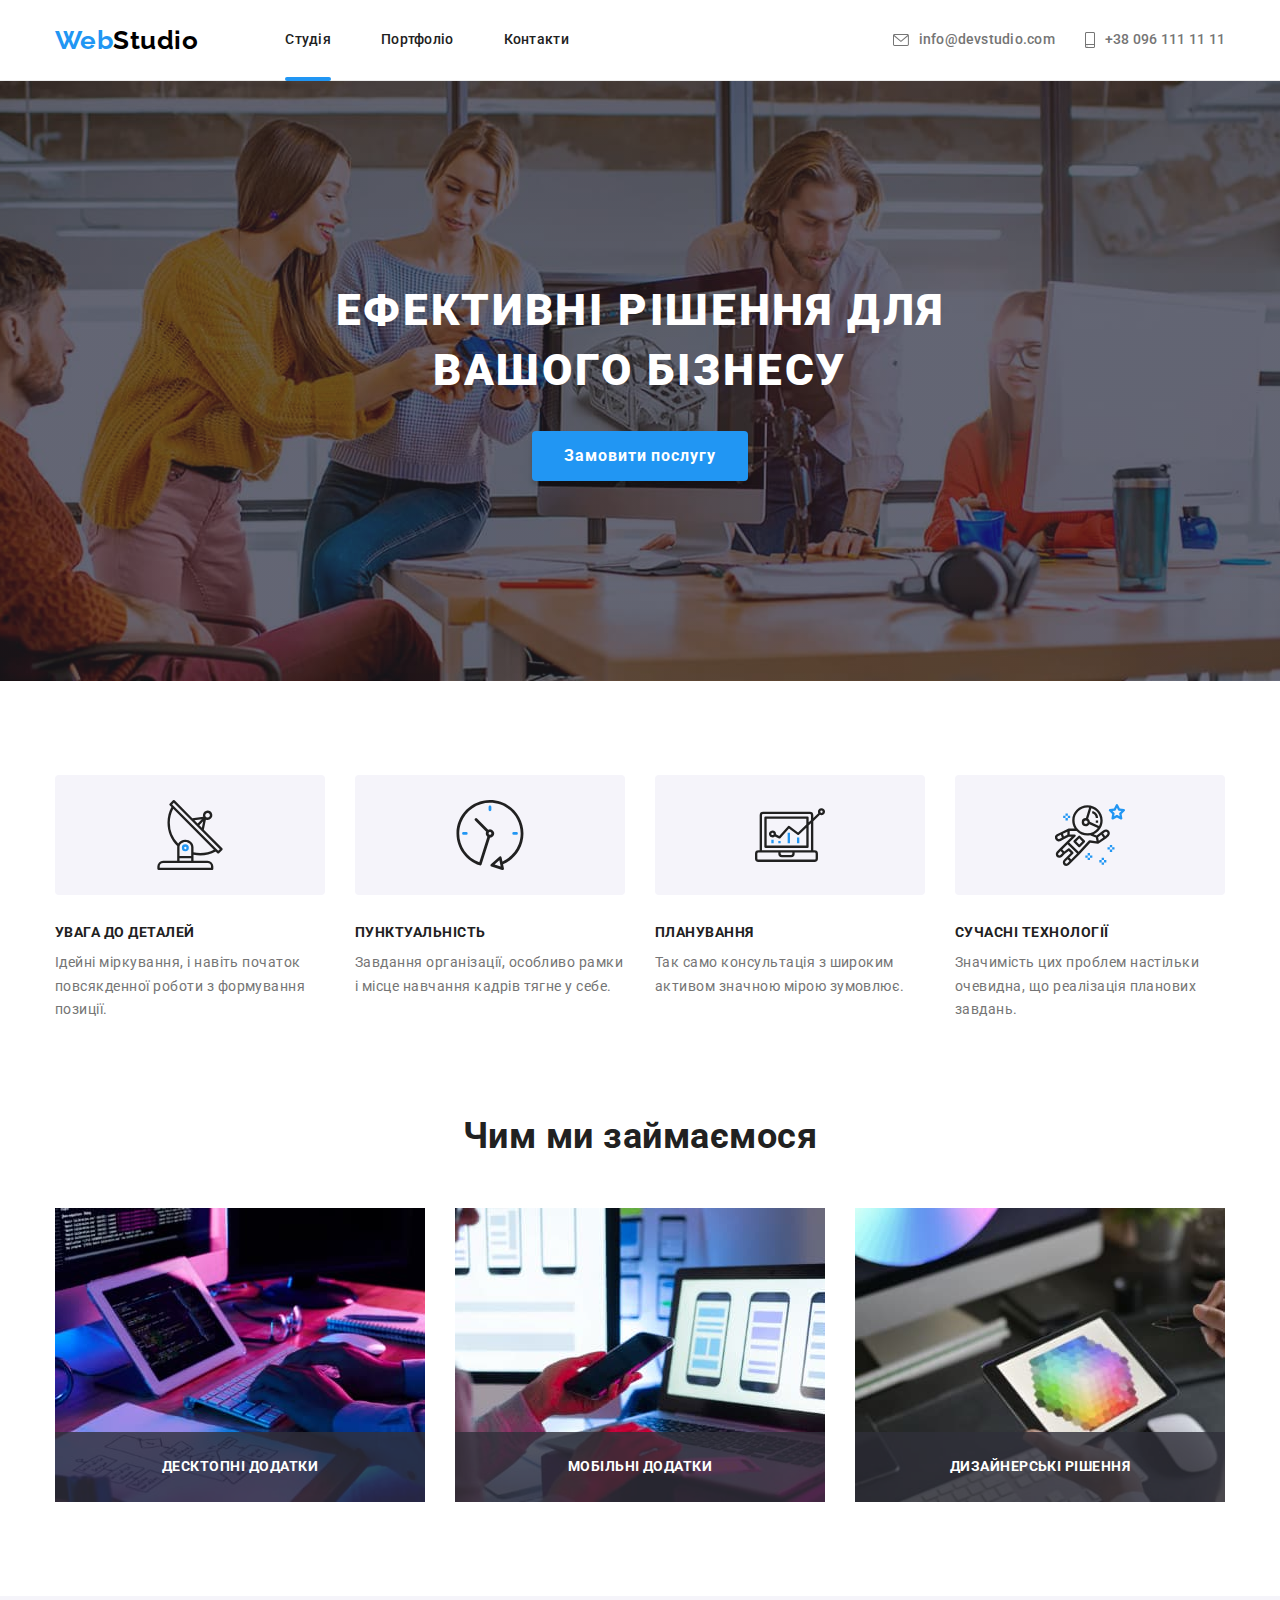
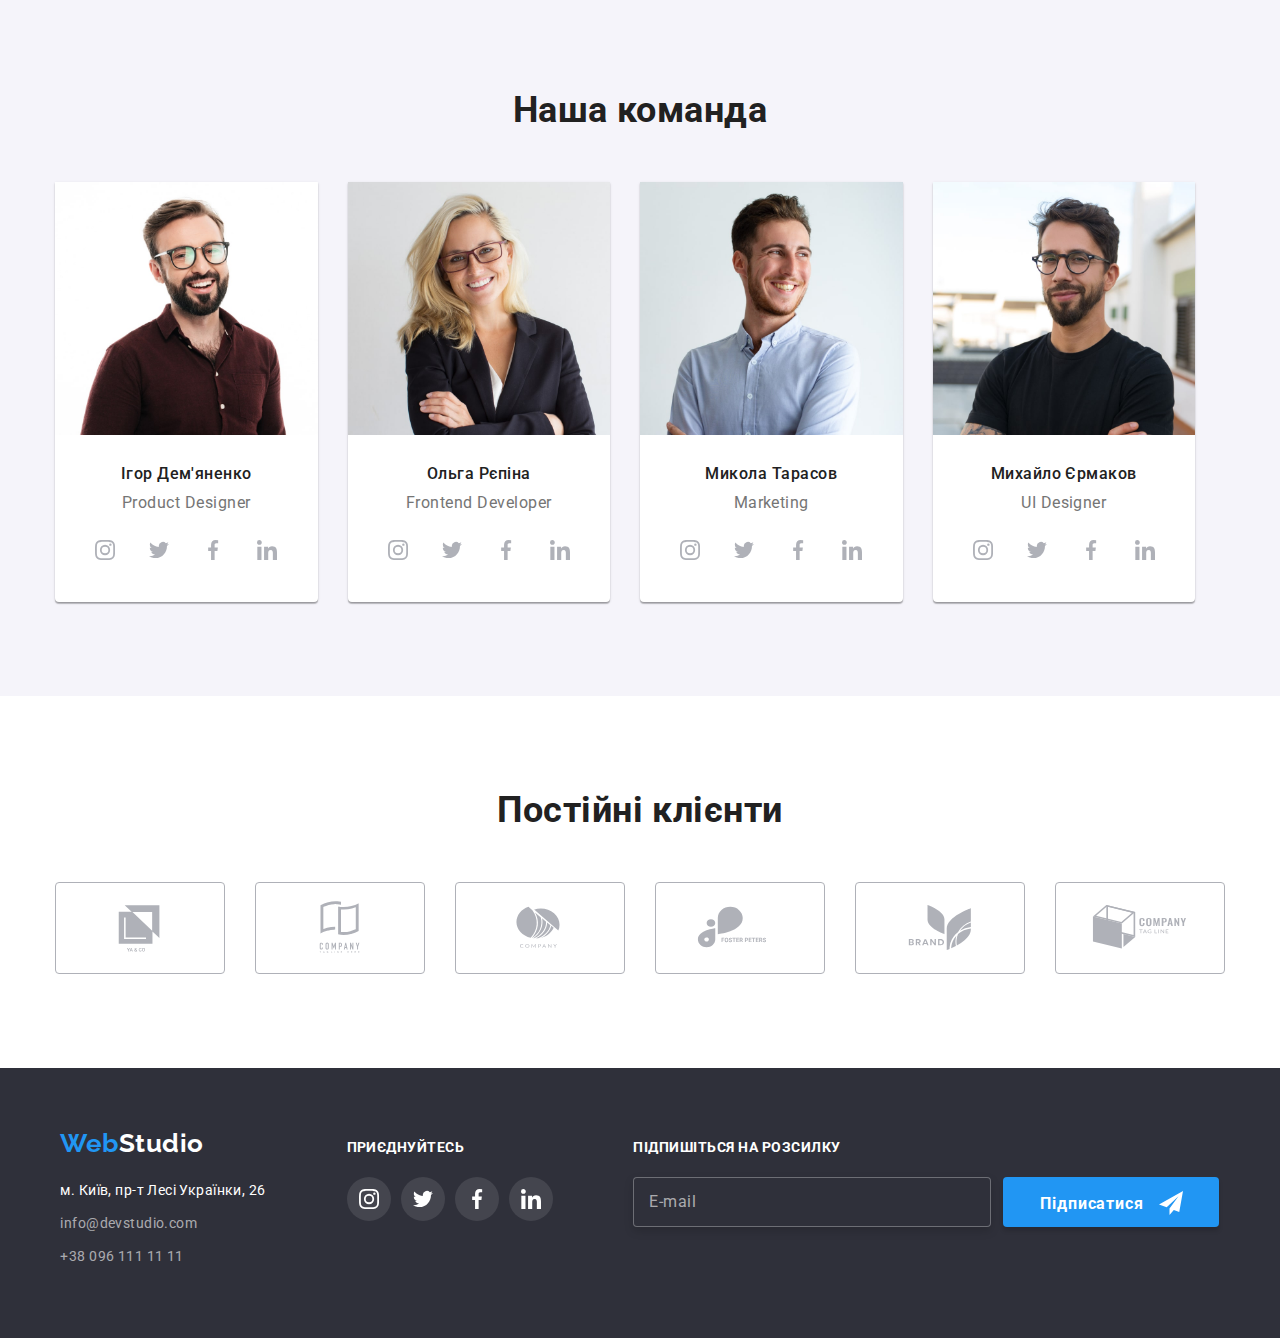
==== commit 249ede7f: "add scss files" ====
--- a/index.html
+++ b/index.html
@@ -124,23 +124,38 @@
       <!-- Чим ми займаємося -->
       <section class="section">
         <div class="container">
+          <h2 class="section__title none">Чим ми займаємося</h2>
           <ul class="section__works">
-            <h2 class="section__title">Чим ми займаємося</h2>
             <li class="section__item">
               <div class="item-works__list">
-                <img src="./images/aboutimg1.jpg" class="section__image" width="370" alt="box1" />
+                <img
+                  src="./images/aboutimg1.jpg"
+                  class="section__image--works"
+                  width="370"
+                  alt="box1"
+                />
                 <p class="item-works__description">Десктопні додатки</p>
               </div>
             </li>
             <li class="section__item">
               <div class="item-works__list">
-                <img src="./images/aboutimg2.jpg" class="section__image" width="370" alt="box2" />
+                <img
+                  src="./images/aboutimg2.jpg"
+                  class="section__image--works"
+                  width="370"
+                  alt="box2"
+                />
                 <p class="item-works__description">Мобільні додатки</p>
               </div>
             </li>
             <li class="section__item">
               <div class="item-works__list">
-                <img src="./images/aboutimg3.jpg" class="section__image" width="370" alt="box3" />
+                <img
+                  src="./images/aboutimg3.jpg"
+                  class="section__image--works"
+                  width="370"
+                  alt="box3"
+                />
                 <p class="item-works__description">Дизайнерські рішення</p>
               </div>
             </li>
--- a/css/main.min.css
+++ b/css/main.min.css
@@ -1 +1 @@
-:root{--primary-color: #ffffff;--primary-teks-color: #212121;--secondary-teks-color: #757575;--background-color-hero: #c4c4c4;--hero-footer-color: #2f303a;--hero-btn-color: #188ce8;--hero-logo-color: #000000;--akcent-color: #2196f3;--auth-nav-color: rgba(255, 255, 255, 0.6);--button-color-nav: #f5f4fa;--border-heder-portfolio: #ececec;--border-project-item: #eeeeee;--border-client-icon: #afb1b8;--background-hero-image: rgba(47, 48, 58, 0.4);--box-shadow-section-avatar-one: rgba(0, 0, 0, 0.12);--box-shadow-section-avatar-two: rgba(0, 0, 0, 0.14);--box-shadow-section-avatar-three: rgba(0, 0, 0, 0.2);--box-shadow-radio-btn-one: rgba(0, 0, 0, 0.1);--box-shadow-radio-btn-two: rgba(0, 0, 0, 0.08);--box-shadow-radio-btn-three: rgba(0, 0, 0, 0.12);--box-shadow-project-item-one: rgba(0, 0, 0, 0.12);--box-shadow-project-item-two: rgba(0, 0, 0, 0.06);--box-shadow-project-item-three: rgba(0, 0, 0, 0.16);--background-footer-media: rgba(255, 255, 255, 0.1);--background-overlay-text: rgba(33, 150, 243, 0.9);--duration: 250ms;--timing-function: cubic-bezier(0.4, 0, 0.2, 1);--border-footer-subscribe-btn: rgba(255, 255, 255, 0.3);--drop-shadop-footer-subscribe-btn: drop-shadow(0px 4px 4px rgba(0, 0, 0, 0.15));--input-email-footer-bc: #2f303a;--label-email-footer-color: rgba(255, 255, 255, 0.6);--btn-sumbit-modal-box-shadow: rgba(0, 0, 0, 0.15);--comment-textarea-color: rgba(117, 117, 117, 0.5);--comment-textarea-border: rgba(33, 33, 33, 0.2);--works-description-bc: rgba(47, 48, 58, 0.8);--main-font-family: Roboto,sans-serif}h1,h2,h3,h4,h5,h6,p{margin:0px;-webkit-margin-before:0;margin-block-start:0;-webkit-margin-after:0;margin-block-end:0}ul{-webkit-padding-start:0;padding-inline-start:0;-webkit-margin-before:0;margin-block-start:0;-webkit-margin-after:0;margin-block-end:0;margin:0px;padding-left:0;list-style:none}body{color:var(--primary-teks-color);background-color:var(--primary-color);font-family:var(--main-font-family);letter-spacing:.03em}.visuali-hidden{position:absolute;clip:rect(0 0 0 0);width:1px;height:1px}.container{max-width:480px;margin-left:auto;margin-right:auto;padding-left:15px;padding-right:15px}@media screen and (min-width: 768px){.container{max-width:768px}}@media screen and (min-width: 1200px){.container{max-width:1200px}}.modal__btm{position:relative;height:50px;min-width:216px;border-radius:4px;border-color:rgba(0,0,0,0);box-shadow:0px 4px 4px var(--btn-sumbit-modal-box-shadow);color:var(--primary-color);background-color:var(--akcent-color);font-family:inherit;font-weight:700;font-size:16px;line-height:1.88;letter-spacing:.06em;cursor:pointer;transition:var(--duration) var(--timing-function)}.modal__btm:hover,.modal__btm:focus{background-color:var(--hero-btn-color)}.btn-sumbit{min-width:200px;height:50px;cursor:pointer;padding:10px 28px;margin-right:auto;margin-left:auto;border-radius:4px;border:rgba(0,0,0,0);color:var(--primary-color);background-color:var(--akcent-color);box-shadow:0px 4px 4px var(--btn-sumbit-modal-box-shadow);font-weight:700;font-size:16px;line-height:1.88;letter-spacing:.06em}.radio__btn{display:block;padding:6px 22px;border-radius:4px;border-color:rgba(0,0,0,0);color:var(--primary-teks-color);background-color:var(--button-color-nav);font-family:inherit;font-size:16px;font-weight:500;line-height:1.62;letter-spacing:.03em;cursor:pointer;transition:var(--duration) var(--timing-function)}.radio__btn:hover,.radio__btn:focus{box-shadow:0px 3px 1px var(--box-shadow-radio-btn-one),0px 1px 2px var(--box-shadow-radio-btn-two),0px 2px 2px var(--box-shadow-radio-btn-three);color:var(--primary-color);background-color:var(--akcent-color)}.page-header{border-bottom:1px solid var(--border-heder-portfolio)}.main-nav{display:flex;align-items:center}@media screen and (min-width: 768px){.main-nav{justify-content:space-between}}.main-nav__label{color:var(--hero-logo-color);font-family:"Raleway",sans-serif;font-weight:700;font-size:26px;line-height:1.19;text-decoration:none}@media screen and (min-width: 768px){.main-nav__label{margin-right:87px}}.main-nav__logo{color:var(--akcent-color);font-family:"Raleway",sans-serif;font-weight:700;font-size:26px;line-height:1.19;text-decoration:none}@media screen and (min-width: 1200px){.main-nav__logo{padding:0}}.main-nav__list{display:flex;margin-top:0;margin-bottom:0;letter-spacing:.02em;font-weight:500;font-size:14px;line-height:1.14}@media screen and (max-width: 768px){.main-nav__list{display:none}}@media screen and (min-width: 768px){.main-nav__list{display:flex}}.main-nav__link--current{position:relative;color:var(--akcent-color)}.main-nav__link--current::after{content:"";position:absolute;bottom:-1px;display:block;width:100%;height:4px;background-color:var(--akcent-color);border-radius:2px}.main-nav__item{display:block}.main-nav__item:not(:last-child){margin-right:50px}.main-nav__link{display:block;padding-top:32px;padding-bottom:32px;color:var(--primary-teks-color);text-decoration:none;transition:var(--duration) var(--timing-function)}.main-nav__link:hover,.main-nav__link:focus{color:var(--akcent-color)}.header-auth__list{display:flex;margin-top:0;margin-bottom:0;margin-left:auto;letter-spacing:.02em;font-weight:500;font-size:14px;line-height:1.14}@media screen and (max-width: 768px){.header-auth__list{display:none}}@media screen and (min-width: 768px){.header-auth__list{display:flex;flex-direction:column;gap:10px;margin-left:0;font-size:12px;line-height:1.16}}@media screen and (min-width: 1200px){.header-auth__list{display:flex;flex-direction:row;gap:30px}}.header-auth__item{display:block}.header-auth__link{display:flex;padding-top:32px;padding-bottom:32px;align-items:center;fill:currentColor;color:var(--secondary-teks-color);text-decoration:none;transition:var(--duration) var(--timing-function)}.header-auth__link:hover,.header-auth__link:focus{color:var(--akcent-color)}@media screen and (min-width: 768px){.header-auth__link{padding:0}}@media screen and (min-width: 1200px){.header-auth__link{font-size:14px;line-height:1.14;padding-top:32px;padding-bottom:32px}}.header-auth__icon{margin-right:10px}.header-auth__icon:hover,.header-auth__icon:focus{fill:var(--akcent-color)}.header-auth__mailo:hover,.header-auth__mailo:focus{fill:var(--akcent-color)}.img-hero{max-width:1600px;margin-right:auto;margin-left:auto;background-image:linear-gradient(var(--background-hero-image), var(--background-hero-image)),url("../images/imghero.jpg");background-position:center;background-repeat:no-repeat;background-size:cover}.section-hero{display:flex;padding-top:200px;padding-bottom:200px;background-color:var(--background-color-hero);align-items:center;text-align:center}.section-hero__title{max-width:696px;margin-bottom:30px;margin-left:auto;margin-right:auto;color:var(--primary-color);letter-spacing:.06em;text-transform:uppercase;font-weight:900;font-size:26px;line-height:1.62}@media screen and (min-width: 768px){.section-hero__title{max-width:360px}}@media screen and (min-width: 1200px){.section-hero__title{max-width:696px;font-size:44px;line-height:1.36}}.section-features{padding-top:60px}@media screen and (min-width: 1200px){.section-features{padding-top:94px}}@media screen and (min-width: 768px){.section-features__item{width:354px;flex-basis:20%;margin:15}}@media screen and (min-width: 1200px){.section-features__item{width:270px;flex-basis:-5%}}.section-features__list{gap:30px;text-align:center}@media screen and (min-width: 768px){.section-features__list{text-align:start;margin:-15;display:flex;flex-wrap:wrap}}@media screen and (min-width: 1200px){.section-features__list{display:flex;flex-wrap:nowrap}}.section-features__icon{padding:25px 100px;border-radius:4px;height:120px;margin-bottom:30px;background-color:var(--button-color-nav)}@media screen and (min-width: 768px){.section-features__icon{text-align:center}}.section-features__svg{height:70px;width:70px}.section-features__title{margin-bottom:10px;color:var(--primary-teks-color);font-weight:700;font-size:14px;line-height:1.14;text-transform:uppercase}@media screen and (min-width: 768px){.section-features__title{width:354px}}@media screen and (min-width: 1200px){.section-features__title{width:270px}}.section-features__description{max-width:450px;color:var(--secondary-teks-color);font-size:14px;line-height:1.71;text-align:start}@media screen and (min-width: 768px){.section-features__description{min-width:354px}}@media screen and (min-width: 1200px){.section-features__description{min-width:270px}}.section{padding-top:60px;text-align:center}@media screen and (min-width: 1200px){.section{padding-top:94px}}.section__title{margin-bottom:30px;justify-content:center;color:var(--primary-teks-color);font-weight:700;font-size:28px;line-height:1.18}@media screen and (min-width: 1200px){.section__title{font-size:36px;line-height:1.16;margin-bottom:50px}}.section__works{display:none}.team:nth-child(2n){background-color:var(--button-color-nav)}.section__item{position:relative;display:block;margin-right:30px}.section__item:nth-child(3n){margin-right:0}.item-works__description{position:absolute;display:flex;justify-content:center;align-items:center;width:100%;height:70px;bottom:0;left:0;color:var(--primary-color);background-color:var(--works-description-bc);font-weight:700;font-size:14px;line-height:1.14;text-align:center;text-transform:uppercase}.section__team{margin-bottom:16px;color:var(--secondary-teks-color);font-size:16px;line-height:1.18;text-align:center}.section__list{display:block;margin-bottom:auto;margin-top:auto;padding-bottom:60px}@media screen and (min-width: 768px){.section__list{display:flex;flex-wrap:wrap;gap:30px}}@media screen and (min-width: 1200px){.section__list{padding-bottom:94px}}.section__image{display:block;max-width:100%;width:450px}@media screen and (min-width: 768px){.section__image{width:354px;max-width:100%}}.section__info{padding-top:16px;padding-bottom:24px}@media screen and (min-width: 1200px){.section__info{padding-top:30px;padding-bottom:30px}}.section__avatar{display:block;max-width:100%;box-shadow:0px 1px 3px var(--box-shadow-section-avatar-one),0px 1px 1px var(--box-shadow-section-avatar-two),0px 2px 1px var(--box-shadow-section-avatar-three);border-radius:0px 0px 4px 4px;background-color:var(--primary-color);margin-bottom:30px}.section__avatar:last-child{margin-bottom:0}@media screen and (min-width: 768px){.section__avatar{flex-basis:calc((100% - 60px)/2);margin-bottom:0}}@media screen and (min-width: 1200px){.section__avatar{flex-basis:calc((100% - 120px)/4)}}.section__name{margin-bottom:10px;color:var(--primary-teks-color);font-weight:500;font-size:16px;line-height:1.18;text-align:center}.section-socials__list{display:flex;justify-content:center}.section-socials__item:not(:last-child){margin-right:10px}.section-socials__link{display:block;padding:12px;height:44px;border-radius:50%;fill:var(--border-client-icon);background-color:var(--primary-color);text-decoration:none;transition:var(--duration) var(--timing-function)}.section-socials__link:hover,.section-socials__link:focus{fill:var(--primary-color);background-color:var(--akcent-color)}.section-customers__list{padding-bottom:60px;display:flex;flex-wrap:wrap;gap:30px}@media screen and (min-width: 1200px){.section-customers__list{padding-bottom:94px;flex-wrap:nowrap}}.section-customers__item{flex-basis:calc((100% - 30px)/2)}@media screen and (min-width: 768px){.section-customers__item{flex-basis:calc((100% - 60px)/3)}}@media screen and (min-width: 1200px){.section-customers__item{flex-basis:calc((100% - 150px)/6)}}.section-customers__link{display:flex;height:92px;justify-content:center;align-items:center;border-radius:4px;border:1px solid var(--border-client-icon);fill:var(--border-client-icon);transition:var(--duration) var(--timing-function)}.section-customers__link:hover,.section-customers__link:focus{fill:var(--akcent-color);border-color:var(--akcent-color)}.section-customers__icon{display:block;width:106px;height:60px}.section__portfolio{padding-top:94px;padding-bottom:94px;color:var(--primary-teks-color);font-size:36px;line-height:1.16}.radio__list{display:flex;margin-bottom:50px;justify-content:center}.portfolio__list{display:flex;flex-wrap:wrap;gap:30px}.radio__item{margin-right:8px}.radio__item:nth-child(5){margin-right:0}.portfolio__item{display:block}.section__port-overlay{position:relative;overflow:hidden}.section__text-overlay{position:absolute;top:0;left:0;width:100%;height:100%;padding:63px 24px;color:var(--primary-color);font-size:18px;line-height:1.56;background-color:var(--background-overlay-text);opacity:0;transform:translateY(100%);transition:transform var(--duration) var(--timing-function),opacity var(--duration) var(--timing-function)}.portfolio__list .portfolio__link:hover .section__text-overlay,.portfolio__list .portfolio__link:focus .section__text-overlay{opacity:1;transform:translateY(0)}.portfolio__link{display:block;text-decoration:none;transition:var(--duration) var(--timing-function)}.portfolio__link:hover,.portfolio__link:focus{box-shadow:0px 1px 1px var(--box-shadow-project-item-one),0px 4px 4px var(--box-shadow-project-item-two),1px 4px 6px var(--box-shadow-project-item-three)}.section__image{display:block;max-width:100%}.project__user{padding-top:20px;padding-right:24px;padding-bottom:20px;padding-left:24px;background-color:var(--primary-color);border-bottom:1px solid var(--border-project-item);border-right:1px solid var(--border-project-item);border-left:1px solid var(--border-project-item)}.project__title{margin-bottom:4px;color:var(--primary-teks-color);font-weight:700;font-size:18px;line-height:2;letter-spacing:.06em}.project__description{color:var(--secondary-teks-color);font-size:16px;line-height:1.88}.footer{padding-top:60px;padding-bottom:60px;background-color:var(--hero-footer-color)}.footer__title{color:var(--akcent-color);font-family:"Raleway",sans-serif;font-weight:700;font-size:26px;line-height:1.19;text-decoration:none}.footer__addres{margin-top:20px;font-style:normal;font-weight:400}.footer-auth__item{margin-bottom:9px}.footer-auth__item__item:nth-last-child(1){margin-bottom:0}.footer__logo{color:var(--primary-color);font-family:"Raleway",sans-serif;font-weight:700;font-size:26px;line-height:1.19;text-decoration:none}.blok-logo{text-align:center}@media screen and (min-width: 768px){.blok-logo{display:flex;flex-wrap:wrap;justify-content:space-around;align-items:baseline}}@media screen and (min-width: 1200px){.blok-logo{text-align:left;flex-wrap:nowrap}}@media screen and (min-width: 1200px){.footer-social{margin-left:70px}}.footer-social__title{margin-bottom:20px;color:var(--primary-color);font-weight:700;font-size:14px;line-height:1.14;text-transform:uppercase}.footer-media__item{display:flex;justify-content:center;margin:0;padding:0;margin-top:20px;margin-bottom:60px;gap:10px}@media screen and (min-width: 768px){.footer-media__item{margin-bottom:0}}.footer-media__link{display:flex;align-items:center;justify-content:center;height:44px;width:44px;border-radius:50%;color:var(--primary-color);background-color:var(--background-footer-media);background-repeat:no-repeat;background-position:center;fill:currentColor;transition:var(--duration) var(--timing-function)}.footer-media__link:hover,.footer-media__link:focus{border-radius:50%;background-color:var(--akcent-color)}.footer-auth__maps{color:var(--primary-color);text-decoration:none;font-size:14px;line-height:1.71;letter-spacing:.03em}.footer-subscribe{display:flex;flex-wrap:wrap;justify-content:center;margin-top:20px;gap:20px}@media screen and (min-width: 768px){.footer-subscribe{display:flex;flex-direction:column;align-items:center}}@media screen and (min-width: 1200px){.footer-subscribe{flex-direction:row;gap:12px}}.footer-form__input{width:100%;padding:15px;border:1px solid var(--border-footer-subscribe-btn);border-radius:4px;color:var(--primary-color);background-color:var(--input-email-footer-bc);filter:var(--drop-shadop-footer-subscribe-btn)}.footer-form{position:relative;width:450px}@media screen and (min-width: 1200px){.footer-form{width:358px}}.footer-form__label{position:absolute;top:50%;left:16px;color:var(--label-email-footer-color);transform:translateY(-50%);transition:var(--duration) var(--timing-function)}.footer-form__input:not(:-moz-placeholder-shown)+.footer-form__label{transform:translate(-70px, -10px)}.footer-form__input:not(:-ms-input-placeholder)+.footer-form__label{transform:translate(-70px, -10px)}.footer-form__input:focus+.footer-form__label,.footer-form__input:not(:placeholder-shown)+.footer-form__label{transform:translate(-70px, -10px)}.section-modal__icon{margin-left:10px;fill:var(--primary-color);transform:translateY(25%)}.footer-auth__link{color:var(--auth-nav-color);letter-spacing:.03em;font-size:14px;line-height:1.71;text-decoration:none;transition:var(--duration) var(--timing-function)}.footer-auth__link:hover,.footer-auth__link:focus{color:var(--akcent-color)}.backdrop{position:fixed;top:0;left:0;width:100%;height:100%;background-color:var(--box-shadow-section-avatar-three);opacity:1;transform:scale(1);transition:opacity var(--duration) var(--timing-function),visibility var(--duration) var(--timing-function),transform var(--duration) var(--timing-function)}.backdrop.is-hidden{opacity:0;pointer-events:none;visibility:hidden}.modal{position:absolute;top:50%;left:50%;padding:40px;width:528px;border-radius:4px;background-color:var(--primary-color);box-shadow:0px 1px 3px var(--box-shadow-section-avatar-one),0px 1px 1px var(--box-shadow-section-avatar-two),0px 2px 1px var(--box-shadow-section-avatar-three);text-align:center;transform:translate(-50%, -50%) scale(1);transition:transform var(--duration) var(--timing-function)}.modal__is-hidden{position:absolute;display:flex;width:30px;height:30px;top:8px;right:8px;justify-content:center;align-items:center;border-radius:50%;background-color:var(--primary-color);border:1px solid var(--box-shadow-radio-btn-one);cursor:pointer;transform:scale(1)}.modal__close{transition:var(--duration) var(--timing-function)}.modal .modal__is-hidden:hover,.modal .modal__is-hidden:focus{fill:var(--akcent-color)}.modal__title{text-align:center;margin-bottom:12px}.modal__form{margin-right:auto;margin-left:auto}.modal__group{margin-bottom:20px;text-align:start}.modal__wrap{position:relative;display:flex;flex-direction:column;margin-top:4px}.modal__item:not(:last-child){margin-bottom:10px}.modal__input{border:1px solid var(--comment-textarea-border);border-radius:4px;height:40px;padding-left:42px;cursor:pointer}.modal__input:hover,.modal__input:focus{border-color:var(--akcent-color)}.modal__label{color:var(--secondary-teks-color);font-size:12px;line-height:1.16;letter-spacing:.01em}.modal__input{transition:var(--duration) var(--timing-function)}.modal__input:hover+.modal__icon,.modal__input:focus+.modal__icon{fill:var(--akcent-color)}.modal__icon{position:absolute;top:50%;left:19px;transform:translateY(-50%);transition:var(--duration) var(--timing-function)}.modal__textarea{height:120px;width:448px;resize:none;padding:16px 12px;margin-top:4px;border-radius:4px;border:1px solid var(--comment-textarea-border);color:var(--primary-teks-color);font-size:12px;line-height:1.16;letter-spacing:.01em;cursor:pointer;transition:var(--duration) var(--timing-function)}.modal__textarea:hover,.modal__textarea:focus{border-color:var(--akcent-color)}.checkbox__input{-webkit-appearance:none;-moz-appearance:none;appearance:none}.checkbox__label{display:flex;align-items:center;justify-content:center;margin-bottom:30px;cursor:pointer}.checkbox__border{display:block}.checkbox__check{display:none;transition:var(--duration) var(--timing-function)}.checkbox__input:checked+.checkbox__icon .checkbox__check{display:block;fill:var(--primary-color)}.checkbox__input:checked+.checkbox__icon{background-color:var(--akcent-color);border-radius:4px}.checkbox__input:checked+.checkbox__icon>.checkbox__border{display:none}.contract{margin-left:10px;color:var(--secondary-teks-color);line-height:1.71;font-weight:400;font-size:14px}.contract__link{margin-left:5px;color:var(--akcent-color)}/*# sourceMappingURL=main.min.css.map */+:root{--primary-color: #ffffff;--primary-teks-color: #212121;--secondary-teks-color: #757575;--background-color-hero: #c4c4c4;--hero-footer-color: #2f303a;--hero-btn-color: #188ce8;--hero-logo-color: #000000;--akcent-color: #2196f3;--auth-nav-color: rgba(255, 255, 255, 0.6);--button-color-nav: #f5f4fa;--border-heder-portfolio: #ececec;--border-project-item: #eeeeee;--border-client-icon: #afb1b8;--background-hero-image: rgba(47, 48, 58, 0.4);--box-shadow-section-avatar-one: rgba(0, 0, 0, 0.12);--box-shadow-section-avatar-two: rgba(0, 0, 0, 0.14);--box-shadow-section-avatar-three: rgba(0, 0, 0, 0.2);--box-shadow-radio-btn-one: rgba(0, 0, 0, 0.1);--box-shadow-radio-btn-two: rgba(0, 0, 0, 0.08);--box-shadow-radio-btn-three: rgba(0, 0, 0, 0.12);--box-shadow-project-item-one: rgba(0, 0, 0, 0.12);--box-shadow-project-item-two: rgba(0, 0, 0, 0.06);--box-shadow-project-item-three: rgba(0, 0, 0, 0.16);--background-footer-media: rgba(255, 255, 255, 0.1);--background-overlay-text: rgba(33, 150, 243, 0.9);--duration: 250ms;--timing-function: cubic-bezier(0.4, 0, 0.2, 1);--border-footer-subscribe-btn: rgba(255, 255, 255, 0.3);--drop-shadop-footer-subscribe-btn: drop-shadow(0px 4px 4px rgba(0, 0, 0, 0.15));--input-email-footer-bc: #2f303a;--label-email-footer-color: rgba(255, 255, 255, 0.6);--btn-sumbit-modal-box-shadow: rgba(0, 0, 0, 0.15);--comment-textarea-color: rgba(117, 117, 117, 0.5);--comment-textarea-border: rgba(33, 33, 33, 0.2);--works-description-bc: rgba(47, 48, 58, 0.8);--main-font-family: Roboto,sans-serif}h1,h2,h3,h4,h5,h6,p{margin:0px;-webkit-margin-before:0;margin-block-start:0;-webkit-margin-after:0;margin-block-end:0}ul{-webkit-padding-start:0;padding-inline-start:0;-webkit-margin-before:0;margin-block-start:0;-webkit-margin-after:0;margin-block-end:0;margin:0px;padding-left:0;list-style:none}body{color:var(--primary-teks-color);background-color:var(--primary-color);font-family:var(--main-font-family);letter-spacing:.03em}.visuali-hidden{position:absolute;clip:rect(0 0 0 0);width:1px;height:1px}.container{max-width:480px;margin-left:auto;margin-right:auto;padding-left:15px;padding-right:15px}@media screen and (min-width: 768px){.container{max-width:768px}}@media screen and (min-width: 1200px){.container{max-width:1200px}}.modal__btm{position:relative;height:50px;min-width:216px;border-radius:4px;border-color:rgba(0,0,0,0);box-shadow:0px 4px 4px var(--btn-sumbit-modal-box-shadow);color:var(--primary-color);background-color:var(--akcent-color);font-family:inherit;font-weight:700;font-size:16px;line-height:1.88;letter-spacing:.06em;cursor:pointer;transition:var(--duration) var(--timing-function)}.modal__btm:hover,.modal__btm:focus{background-color:var(--hero-btn-color)}.btn-sumbit{min-width:200px;height:50px;cursor:pointer;padding:10px 28px;margin-right:auto;margin-left:auto;border-radius:4px;border:rgba(0,0,0,0);color:var(--primary-color);background-color:var(--akcent-color);box-shadow:0px 4px 4px var(--btn-sumbit-modal-box-shadow);font-weight:700;font-size:16px;line-height:1.88;letter-spacing:.06em}.radio__btn{display:block;padding:6px 22px;border-radius:4px;border-color:rgba(0,0,0,0);color:var(--primary-teks-color);background-color:var(--button-color-nav);font-family:inherit;font-size:16px;font-weight:500;line-height:1.62;letter-spacing:.03em;cursor:pointer;transition:var(--duration) var(--timing-function)}.radio__btn:hover,.radio__btn:focus{box-shadow:0px 3px 1px var(--box-shadow-radio-btn-one),0px 1px 2px var(--box-shadow-radio-btn-two),0px 2px 2px var(--box-shadow-radio-btn-three);color:var(--primary-color);background-color:var(--akcent-color)}.page-header{border-bottom:1px solid var(--border-heder-portfolio)}.main-nav{display:flex;align-items:center}@media screen and (min-width: 768px){.main-nav{justify-content:space-between}}.main-nav__label{color:var(--hero-logo-color);font-family:"Raleway",sans-serif;font-weight:700;font-size:26px;line-height:1.19;text-decoration:none}@media screen and (min-width: 768px){.main-nav__label{margin-right:87px}}.main-nav__logo{color:var(--akcent-color);font-family:"Raleway",sans-serif;font-weight:700;font-size:26px;line-height:1.19;text-decoration:none}@media screen and (min-width: 1200px){.main-nav__logo{padding:0}}.main-nav__list{display:flex;margin-top:0;margin-bottom:0;letter-spacing:.02em;font-weight:500;font-size:14px;line-height:1.14}@media screen and (max-width: 768px){.main-nav__list{display:none}}@media screen and (min-width: 768px){.main-nav__list{display:flex}}.main-nav__link--current{position:relative;color:var(--akcent-color)}.main-nav__link--current::after{content:"";position:absolute;bottom:-1px;display:block;width:100%;height:4px;background-color:var(--akcent-color);border-radius:2px}.main-nav__item{display:block}.main-nav__item:not(:last-child){margin-right:50px}.main-nav__link{display:block;padding-top:32px;padding-bottom:32px;color:var(--primary-teks-color);text-decoration:none;transition:var(--duration) var(--timing-function)}.main-nav__link:hover,.main-nav__link:focus{color:var(--akcent-color)}.header-auth__list{display:flex;margin-top:0;margin-bottom:0;margin-left:auto;letter-spacing:.02em;font-weight:500;font-size:14px;line-height:1.14}@media screen and (max-width: 768px){.header-auth__list{display:none}}@media screen and (min-width: 768px){.header-auth__list{display:flex;flex-direction:column;gap:10px;margin-left:0;font-size:12px;line-height:1.16}}@media screen and (min-width: 1200px){.header-auth__list{display:flex;flex-direction:row;gap:30px}}.header-auth__item{display:block}.header-auth__link{display:flex;padding-top:32px;padding-bottom:32px;align-items:center;fill:currentColor;color:var(--secondary-teks-color);text-decoration:none;transition:var(--duration) var(--timing-function)}.header-auth__link:hover,.header-auth__link:focus{color:var(--akcent-color)}@media screen and (min-width: 768px){.header-auth__link{padding:0}}@media screen and (min-width: 1200px){.header-auth__link{font-size:14px;line-height:1.14;padding-top:32px;padding-bottom:32px}}.header-auth__icon{margin-right:10px}.header-auth__icon:hover,.header-auth__icon:focus{fill:var(--akcent-color)}.header-auth__mailo:hover,.header-auth__mailo:focus{fill:var(--akcent-color)}.img-hero{max-width:1600px;margin-right:auto;margin-left:auto;background-image:linear-gradient(var(--background-hero-image), var(--background-hero-image)),url("../images/imghero.jpg");background-position:center;background-repeat:no-repeat;background-size:cover}.section-hero{display:flex;padding-top:200px;padding-bottom:200px;background-color:var(--background-color-hero);align-items:center;text-align:center}.section-hero__title{max-width:696px;margin-bottom:30px;margin-left:auto;margin-right:auto;color:var(--primary-color);letter-spacing:.06em;text-transform:uppercase;font-weight:900;font-size:26px;line-height:1.62}@media screen and (min-width: 768px){.section-hero__title{max-width:360px}}@media screen and (min-width: 1200px){.section-hero__title{max-width:696px;font-size:44px;line-height:1.36}}.section-features{padding-top:60px}@media screen and (min-width: 1200px){.section-features{padding-top:94px}}@media screen and (min-width: 768px){.section-features__item{width:354px;flex-basis:20%;margin:15}}@media screen and (min-width: 1200px){.section-features__item{width:270px;flex-basis:-5%}}.section-features__list{gap:30px;text-align:center}@media screen and (min-width: 768px){.section-features__list{text-align:start;margin:-15;display:flex;flex-wrap:wrap}}@media screen and (min-width: 1200px){.section-features__list{display:flex;flex-wrap:nowrap}}.section-features__icon{padding:25px 100px;border-radius:4px;height:120px;margin-bottom:30px;background-color:var(--button-color-nav)}@media screen and (min-width: 768px){.section-features__icon{text-align:center}}.section-features__svg{height:70px;width:70px}.section-features__title{margin-bottom:10px;color:var(--primary-teks-color);font-weight:700;font-size:14px;line-height:1.14;text-transform:uppercase}@media screen and (min-width: 768px){.section-features__title{width:354px}}@media screen and (min-width: 1200px){.section-features__title{width:270px}}.section-features__description{max-width:450px;color:var(--secondary-teks-color);font-size:14px;line-height:1.71;text-align:start}@media screen and (min-width: 768px){.section-features__description{min-width:354px}}@media screen and (min-width: 1200px){.section-features__description{min-width:270px}}.section{padding-top:60px;text-align:center}@media screen and (min-width: 1200px){.section{padding-top:94px;padding-bottom:94px}}.section__title{margin-bottom:30px;justify-content:center;color:var(--primary-teks-color);font-weight:700;font-size:28px;line-height:1.18}@media screen and (min-width: 1200px){.section__title{font-size:36px;line-height:1.16;margin-bottom:50px}}.section__works{display:none}@media screen and (min-width: 1200px){.section__works{display:flex;justify-content:center}}.none{display:none}@media screen and (min-width: 1200px){.none{display:block}}.section__image--works{display:block;max-width:100%;height:auto}.team:nth-child(2n){background-color:var(--button-color-nav)}.section__item{position:relative;display:block}.section__item:not(:last-child){margin-right:30px}.item-works__description{position:absolute;display:flex;justify-content:center;align-items:center;width:100%;height:70px;bottom:0;left:0;color:var(--primary-color);background-color:var(--works-description-bc);font-weight:700;font-size:14px;line-height:1.14;text-align:center;text-transform:uppercase}.section__team{margin-bottom:16px;color:var(--secondary-teks-color);font-size:16px;line-height:1.18;text-align:center}.section__list{display:block;margin-bottom:auto;margin-top:auto;padding-bottom:60px}@media screen and (min-width: 768px){.section__list{display:flex;flex-wrap:wrap;gap:30px}}@media screen and (min-width: 1200px){.section__list{padding-bottom:0}}.section__image{display:block;max-width:100%;width:450px}@media screen and (min-width: 768px){.section__image{width:354px;max-width:100%}}@media screen and (min-width: 1200px){.section__image{width:270px;max-width:100%}}.section__info{padding-top:16px;padding-bottom:24px}@media screen and (min-width: 1200px){.section__info{padding-top:30px;padding-bottom:30px}}.section__avatar{display:block;max-width:100%;box-shadow:0px 1px 3px var(--box-shadow-section-avatar-one),0px 1px 1px var(--box-shadow-section-avatar-two),0px 2px 1px var(--box-shadow-section-avatar-three);border-radius:0px 0px 4px 4px;background-color:var(--primary-color);margin-bottom:30px}.section__avatar:last-child{margin-bottom:0}@media screen and (min-width: 768px){.section__avatar{flex-basis:calc((100% - 60px)/2);margin-bottom:0}}@media screen and (min-width: 1200px){.section__avatar{flex-basis:calc((100% - 120px)/4)}}.section__name{margin-bottom:10px;color:var(--primary-teks-color);font-weight:500;font-size:16px;line-height:1.18;text-align:center}.section-socials__list{display:flex;justify-content:center}.section-socials__item:not(:last-child){margin-right:10px}.section-socials__link{display:block;padding:12px;height:44px;border-radius:50%;fill:var(--border-client-icon);background-color:var(--primary-color);text-decoration:none;transition:var(--duration) var(--timing-function)}.section-socials__link:hover,.section-socials__link:focus{fill:var(--primary-color);background-color:var(--akcent-color)}.section-customers__list{padding-bottom:60px;display:flex;flex-wrap:wrap;gap:30px}@media screen and (min-width: 1200px){.section-customers__list{padding-bottom:0;flex-wrap:nowrap}}.section-customers__item{flex-basis:calc((100% - 30px)/2)}@media screen and (min-width: 768px){.section-customers__item{flex-basis:calc((100% - 60px)/3)}}@media screen and (min-width: 1200px){.section-customers__item{flex-basis:calc((100% - 150px)/6)}}.section-customers__link{display:flex;height:92px;justify-content:center;align-items:center;border-radius:4px;border:1px solid var(--border-client-icon);fill:var(--border-client-icon);transition:var(--duration) var(--timing-function)}.section-customers__link:hover,.section-customers__link:focus{fill:var(--akcent-color);border-color:var(--akcent-color)}.section-customers__icon{display:block;width:106px;height:60px}.section__portfolio{padding-top:60px;padding-bottom:60px;color:var(--primary-teks-color);font-size:36px;line-height:1.16}.radio__list{display:flex;margin-bottom:40px;flex-wrap:wrap;justify-content:left}@media screen and (min-width: 768px){.radio__list{flex-wrap:nowrap;justify-content:center;margin-bottom:30px}}.portfolio__list{display:flex;flex-wrap:wrap;gap:30px}.radio__item{margin-right:8px;margin-bottom:15px}.radio__item:nth-child(5){margin-right:0}@media screen and (min-width: 768px){.radio__item{margin-bottom:0}}.portfolio__item{display:block}@media screen and (min-width: 768px){.portfolio__item{flex-basis:calc((100% - 30px)/2)}}@media screen and (min-width: 1200px){.portfolio__item{flex-basis:calc((100% - 60px)/3)}}.section__port-overlay{position:relative;overflow:hidden}.section__text-overlay{position:absolute;top:0;left:0;width:100%;height:100%;padding:63px 24px;color:var(--primary-color);font-size:18px;line-height:1.56;background-color:var(--background-overlay-text);opacity:0;transform:translateY(100%);transition:transform var(--duration) var(--timing-function),opacity var(--duration) var(--timing-function)}.portfolio__list .portfolio__link:hover .section__text-overlay,.portfolio__list .portfolio__link:focus .section__text-overlay{opacity:1;transform:translateY(0)}.portfolio__link{display:block;text-decoration:none;transition:var(--duration) var(--timing-function)}.portfolio__link:hover,.portfolio__link:focus{box-shadow:0px 1px 1px var(--box-shadow-project-item-one),0px 4px 4px var(--box-shadow-project-item-two),1px 4px 6px var(--box-shadow-project-item-three)}.section__image--portfolio{display:block;max-width:100%}.project__user{padding-top:20px;padding-right:24px;padding-bottom:20px;padding-left:24px;background-color:var(--primary-color);border-bottom:1px solid var(--border-project-item);border-right:1px solid var(--border-project-item);border-left:1px solid var(--border-project-item)}.project__title{margin-bottom:4px;color:var(--primary-teks-color);font-weight:700;font-size:18px;line-height:2;letter-spacing:.06em}.project__description{color:var(--secondary-teks-color);font-size:16px;line-height:1.88}.footer{padding-top:60px;padding-bottom:60px;background-color:var(--hero-footer-color)}.footer__title{color:var(--akcent-color);font-family:"Raleway",sans-serif;font-weight:700;font-size:26px;line-height:1.19;text-decoration:none}.footer__addres{margin-top:20px;font-style:normal;font-weight:400}.footer-auth__item{margin-bottom:9px}.footer-auth__item__item:nth-last-child(1){margin-bottom:0}.footer__logo{color:var(--primary-color);font-family:"Raleway",sans-serif;font-weight:700;font-size:26px;line-height:1.19;text-decoration:none}.blok-logo{text-align:center}@media screen and (min-width: 768px){.blok-logo{display:flex;flex-wrap:wrap;justify-content:space-around;align-items:baseline}}@media screen and (min-width: 1200px){.blok-logo{text-align:left;flex-wrap:nowrap}}@media screen and (min-width: 1200px){.footer-social{margin-left:70px}}.footer-social__title{margin-bottom:20px;color:var(--primary-color);font-weight:700;font-size:14px;line-height:1.14;text-transform:uppercase}.footer-media__item{display:flex;justify-content:center;margin:0;padding:0;margin-top:20px;margin-bottom:60px;gap:10px}@media screen and (min-width: 768px){.footer-media__item{margin-bottom:0}}.footer-media__link{display:flex;align-items:center;justify-content:center;height:44px;width:44px;border-radius:50%;color:var(--primary-color);background-color:var(--background-footer-media);background-repeat:no-repeat;background-position:center;fill:currentColor;transition:var(--duration) var(--timing-function)}.footer-media__link:hover,.footer-media__link:focus{border-radius:50%;background-color:var(--akcent-color)}.footer-auth__maps{color:var(--primary-color);text-decoration:none;font-size:14px;line-height:1.71;letter-spacing:.03em}.footer-subscribe{display:flex;flex-wrap:wrap;justify-content:center;margin-top:20px;gap:20px}@media screen and (min-width: 768px){.footer-subscribe{display:flex;flex-direction:column;align-items:center}}@media screen and (min-width: 1200px){.footer-subscribe{flex-direction:row;gap:12px}}.footer-form__input{width:100%;padding:15px;border:1px solid var(--border-footer-subscribe-btn);border-radius:4px;color:var(--primary-color);background-color:var(--input-email-footer-bc);filter:var(--drop-shadop-footer-subscribe-btn)}.footer-form{position:relative;width:450px}@media screen and (min-width: 1200px){.footer-form{width:358px}}.footer-form__label{position:absolute;top:50%;left:16px;color:var(--label-email-footer-color);transform:translateY(-50%);transition:var(--duration) var(--timing-function)}.footer-form__input:not(:-moz-placeholder-shown)+.footer-form__label{transform:translate(-70px, -10px)}.footer-form__input:not(:-ms-input-placeholder)+.footer-form__label{transform:translate(-70px, -10px)}.footer-form__input:focus+.footer-form__label,.footer-form__input:not(:placeholder-shown)+.footer-form__label{transform:translate(-70px, -10px)}.section-modal__icon{margin-left:10px;fill:var(--primary-color);transform:translateY(25%)}.footer-auth__link{color:var(--auth-nav-color);letter-spacing:.03em;font-size:14px;line-height:1.71;text-decoration:none;transition:var(--duration) var(--timing-function)}.footer-auth__link:hover,.footer-auth__link:focus{color:var(--akcent-color)}.backdrop{position:fixed;top:0;left:0;width:100%;height:100%;background-color:var(--box-shadow-section-avatar-three);opacity:1;transform:scale(1);transition:opacity var(--duration) var(--timing-function),visibility var(--duration) var(--timing-function),transform var(--duration) var(--timing-function);overflow-y:scroll}.backdrop.is-hidden{opacity:0;pointer-events:none;visibility:hidden}.modal{position:absolute;top:50%;left:50%;padding:40px;width:calc(100% - 30px);border-radius:4px;background-color:var(--primary-color);box-shadow:0px 1px 3px var(--box-shadow-section-avatar-one),0px 1px 1px var(--box-shadow-section-avatar-two),0px 2px 1px var(--box-shadow-section-avatar-three);text-align:center;transform:translate(-50%, -50%) scale(1);transition:transform var(--duration) var(--timing-function)}@media screen and (min-width: 480px){.modal{width:450px}}@media screen and (min-width: 1200px){.modal{width:528px}}.modal__is-hidden{position:absolute;display:flex;width:30px;height:30px;top:8px;right:8px;justify-content:center;align-items:center;border-radius:50%;background-color:var(--primary-color);border:1px solid var(--box-shadow-radio-btn-one);cursor:pointer;transform:scale(1)}.modal__close{transition:var(--duration) var(--timing-function)}.modal .modal__is-hidden:hover,.modal .modal__is-hidden:focus{fill:var(--akcent-color)}.modal__title{text-align:center;margin-bottom:12px}.modal__form{margin-right:auto;margin-left:auto}.modal__group{margin-bottom:20px;text-align:start}.modal__wrap{position:relative;display:flex;flex-direction:column;margin-top:4px}.modal__item:not(:last-child){margin-bottom:10px}.modal__input{border:1px solid var(--comment-textarea-border);border-radius:4px;height:40px;padding-left:42px;cursor:pointer}.modal__input:hover,.modal__input:focus{border-color:var(--akcent-color)}.modal__label{color:var(--secondary-teks-color);font-size:12px;line-height:1.16;letter-spacing:.01em}.modal__input{transition:var(--duration) var(--timing-function)}.modal__input:hover+.modal__icon,.modal__input:focus+.modal__icon{fill:var(--akcent-color)}.modal__icon{position:absolute;top:50%;left:19px;transform:translateY(-50%);transition:var(--duration) var(--timing-function)}.modal__textarea{height:120px;min-width:100%;resize:none;padding:16px 12px;margin-top:4px;border-radius:4px;border:1px solid var(--comment-textarea-border);color:var(--primary-teks-color);font-size:12px;line-height:1.16;letter-spacing:.01em;cursor:pointer;transition:var(--duration) var(--timing-function)}.modal__textarea:hover,.modal__textarea:focus{border-color:var(--akcent-color)}.checkbox__input{-webkit-appearance:none;-moz-appearance:none;appearance:none}.checkbox__label{display:flex;align-items:center;justify-content:center;margin-bottom:30px;cursor:pointer}.checkbox__border{display:block}.checkbox__check{display:none;transition:var(--duration) var(--timing-function)}.checkbox__input:checked+.checkbox__icon .checkbox__check{display:block;fill:var(--primary-color)}.checkbox__input:checked+.checkbox__icon{background-color:var(--akcent-color);border-radius:4px}.checkbox__input:checked+.checkbox__icon>.checkbox__border{display:none}.contract{margin-left:10px;color:var(--secondary-teks-color);line-height:1.16;font-weight:400;font-size:12px}@media screen and (min-width: 1200px){.contract{font-size:14px;line-height:1.71}}.contract__link{margin-left:5px;color:var(--akcent-color)}/*# sourceMappingURL=main.min.css.map */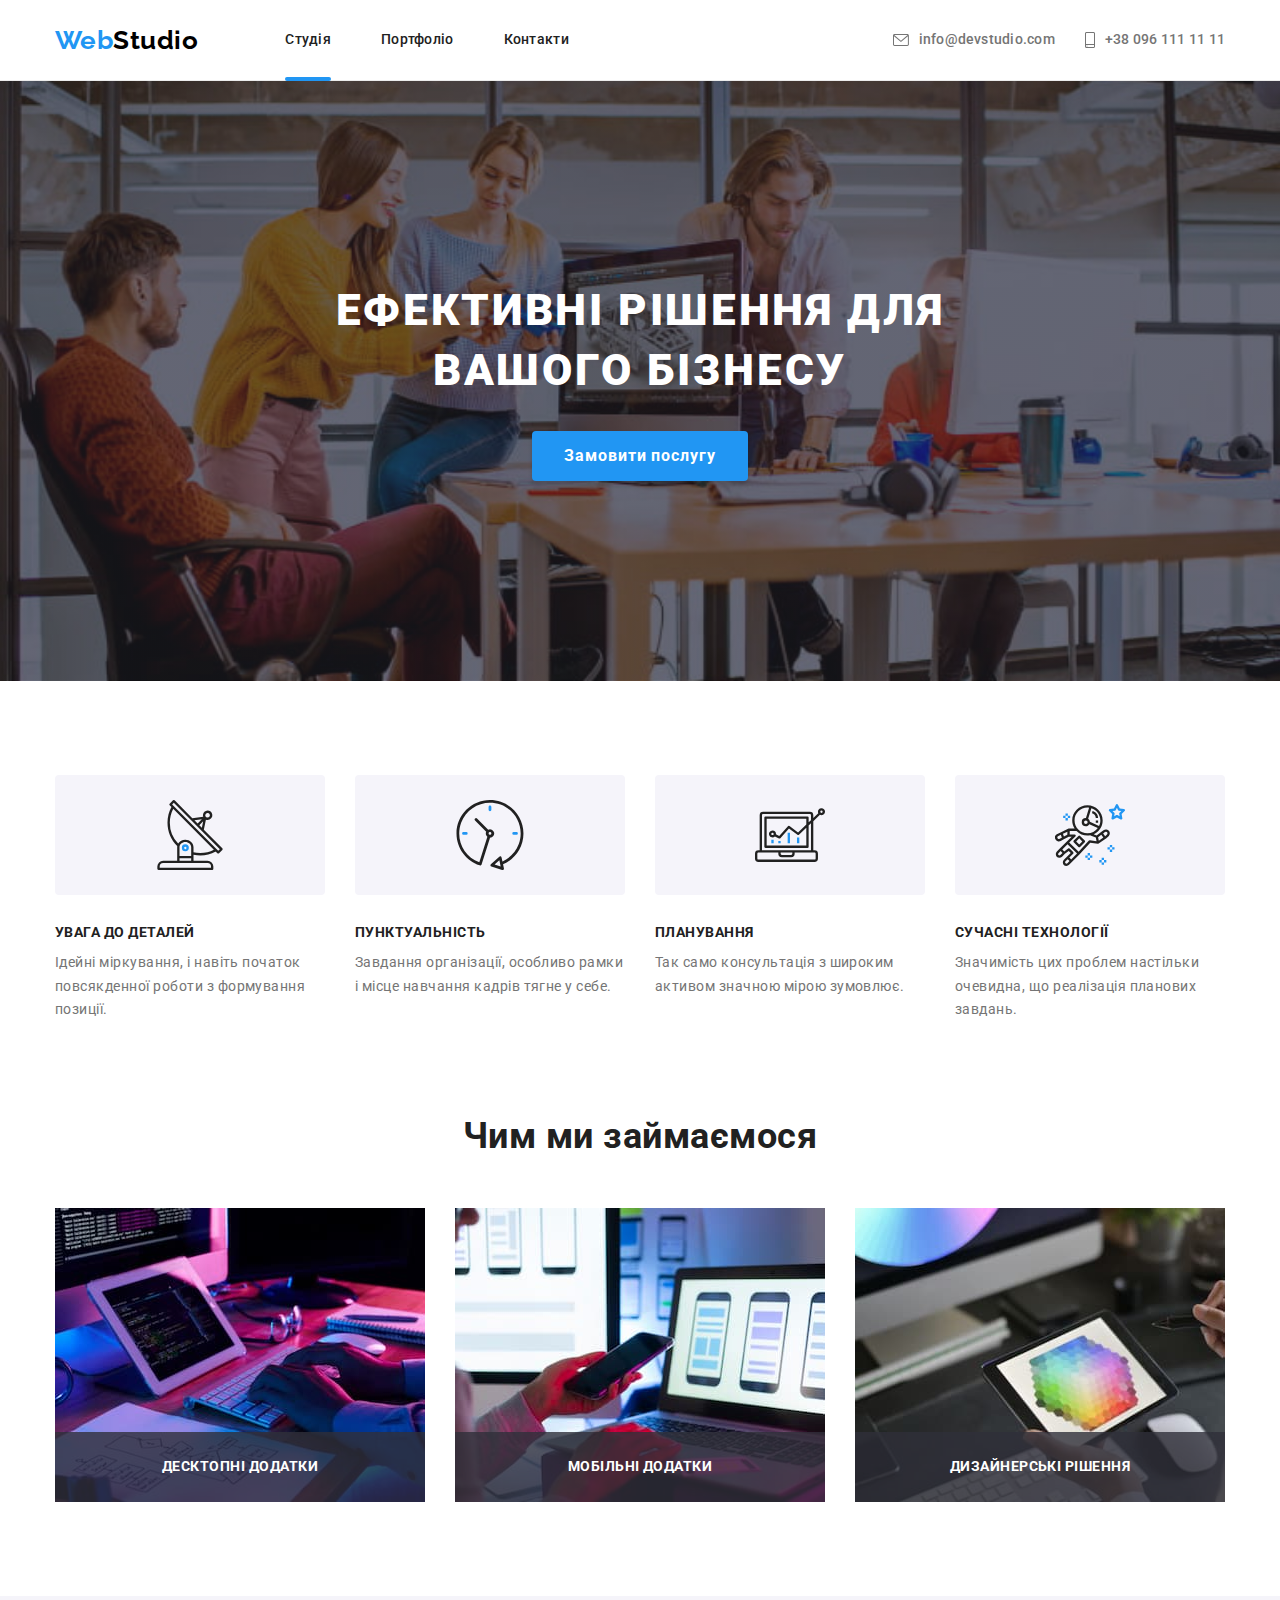
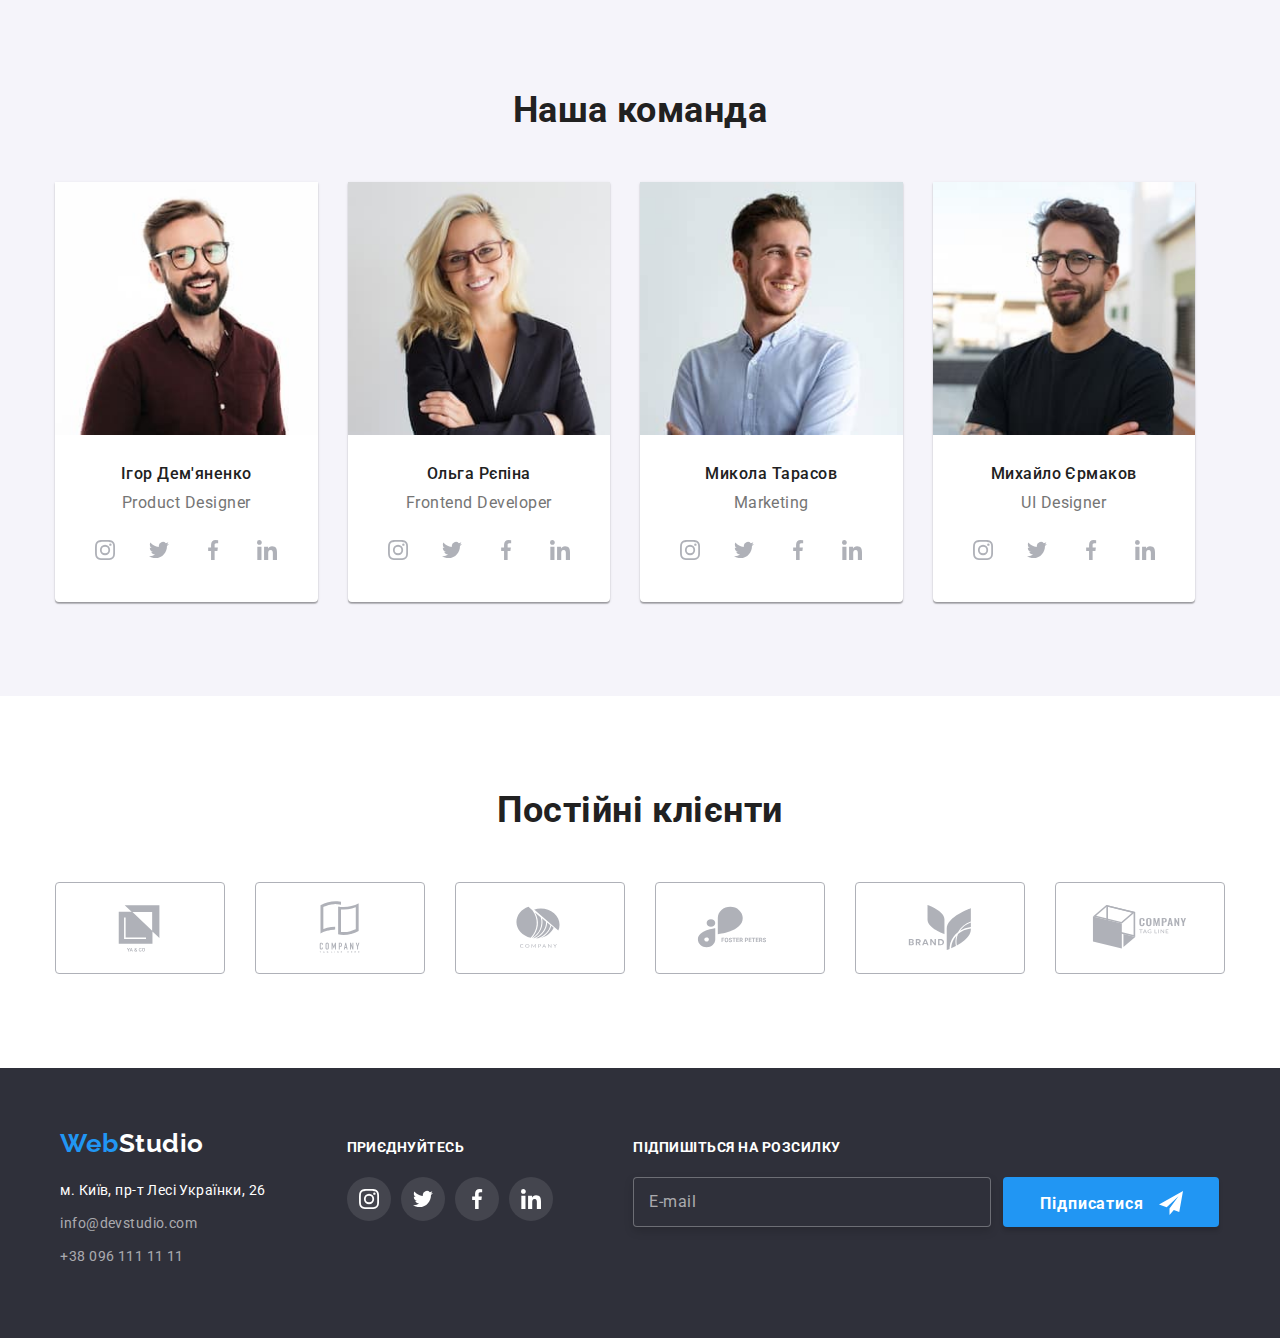
==== commit 681d8a6b: "add scss files" ====
--- a/index.html
+++ b/index.html
@@ -27,6 +27,7 @@
           >
 
           <!-- Header nav -->
+
           <ul class="main-nav__list">
             <li class="main-nav__item">
               <a href="./index.html" class="main-nav__link main-nav__link--current">Студія</a>
@@ -55,6 +56,18 @@
             >
           </li>
         </ul>
+
+        <!-- Mobail menu-->
+        <button
+          type="button"
+          class="menu-toggle js-open-menu"
+          aria-expanded="false"
+          aria-controls="mobile-menu"
+        >
+          <svg class="menu-toggle__icon" aria-label="Перемикач мобільного меню">
+            <use class="menu-toggle__menu" href="./images/icons.svg.svg#icon-menu-burger"></use>
+          </svg>
+        </button>
       </div>
     </header>
 
@@ -129,7 +142,12 @@
             <li class="section__item">
               <div class="item-works__list">
                 <img
-                  src="./images/aboutimg1.jpg"
+                  srcset="
+                    ./images/work-1-370w.jpg  1x,
+                    ./images/work-1-740w.jpg  2x,
+                    ./images/work-1-1110w.jpg 3x
+                  "
+                  src="./images/work-1-370w.jpg"
                   class="section__image--works"
                   width="370"
                   alt="box1"
@@ -140,7 +158,12 @@
             <li class="section__item">
               <div class="item-works__list">
                 <img
-                  src="./images/aboutimg2.jpg"
+                  srcset="
+                    ./images/work-2-370w.jpg  1x,
+                    ./images/work-2-740w.jpg  2x,
+                    ./images/work-2-1110w.jpg 3x
+                  "
+                  src="./images/work-2-370w.jpg"
                   class="section__image--works"
                   width="370"
                   alt="box2"
@@ -151,7 +174,12 @@
             <li class="section__item">
               <div class="item-works__list">
                 <img
-                  src="./images/aboutimg3.jpg"
+                  srcset="
+                    ./images/work-3-370w.jpg  1x,
+                    ./images/work-3-740w.jpg  2x,
+                    ./images/work-3-1110w.jpg 3x
+                  "
+                  src="./images/work-3-370w.jpg "
                   class="section__image--works"
                   width="370"
                   alt="box3"
@@ -171,9 +199,17 @@
           <ul class="section__list">
             <li class="section__avatar">
               <img
-                src="./images/imgproductdesigner-min.jpg"
+                srcset="
+                  ./images/team-1-270w.jpg 270w,
+                  ./images/team-1-354w.jpg 354w,
+                  ./images/team-1-450w.jpg 450w,
+                  ./images/team-1-540w.jpg 540w,
+                  ./images/team-1-708w.jpg 708w,
+                  ./images/team-1-900w.jpg 900w
+                "
+                src="./images/team-1-270w.jpg"
                 class="section__image"
-                width="270"
+                sizes="(min-width: 1200px) 270px, (min-width: 768px) 354px, (min-width: 480px) 450px"
                 alt="Product Designer"
               />
               <div class="section__info">
@@ -234,9 +270,17 @@
             <!-- Frontend Developer -->
             <li class="section__avatar">
               <img
-                src="./images/imgfrontenddeveloper-min.jpg"
+                srcset="
+                  ./images/team-2-270w.jpg 270w,
+                  ./images/team-2-354w.jpg 354w,
+                  ./images/team-2-450w.jpg 450w,
+                  ./images/team-2-540w.jpg 540w,
+                  ./images/team-2-708w.jpg 708w,
+                  ./images/team-2-900w.jpg 900w
+                "
+                src="./images/team-2-270w.jpg"
                 class="section__image"
-                width="270"
+                sizes="(min-width: 1200px) 270px, (min-width: 768px) 354px, (min-width: 480px) 450px"
                 alt="Frontend Developer"
               />
 
@@ -299,9 +343,17 @@
             <!-- Marketing -->
             <li class="section__avatar">
               <img
-                src="./images/imgmarketing-min.jpg"
+                srcset="
+                  ./images/team-3-270w.jpg 270w,
+                  ./images/team-3-354w.jpg 354w,
+                  ./images/team-3-450w.jpg 450w,
+                  ./images/team-3-540w.jpg 540w,
+                  ./images/team-3-708w.jpg 708w,
+                  ./images/team-3-900w.jpg 900w
+                "
+                src="./images/team-3-270w.jpg"
                 class="section__image"
-                width="270"
+                sizes="(min-width: 1200px) 270px, (min-width: 768px) 354px, (min-width: 480px) 450px"
                 alt="Marketing"
               />
               <div class="section__info">
@@ -363,9 +415,17 @@
             <!-- UI Designer -->
             <li class="section__avatar">
               <img
-                src="./images/imguldesigner-min.jpg"
+                srcset="
+                  ./images/team-4-270w.jpg 270w,
+                  ./images/team-4-354w.jpg 354w,
+                  ./images/team-4-450w.jpg 450w,
+                  ./images/team-4-540w.jpg 540w,
+                  ./images/team-4-708w.jpg 708w,
+                  ./images/team-4-900w.jpg 900w
+                "
+                src="./images/team-4-270w.jpg"
                 class="section__image"
-                width="270"
+                sizes="(min-width: 1200px) 270px, (min-width: 768px) 354px, (min-width: 480px) 450px"
                 alt="UI Designerr"
               />
               <div class="section__info">
@@ -694,6 +754,67 @@
         </form>
       </div>
     </div>
+    <!-- Mobail menu-->
+    <div class="menu-container js-menu-container" id="mobile-menu">
+      <button type="button" class="menu-toggle js-close-menu">
+        <svg class="menu-toggle__icon" aria-label="Перемикач мобільного меню">
+          <use class="menu-toggle__close" href="./images/icons.svg.svg#icon-menu-close"></use>
+        </svg>
+      </button>
+      <div class="menu-container__wrap">
+        <ul class="mob-menu">
+          <li class="mob-menu__item">
+            <a href="./index.html" class="mob-menu__link mob-menu__link--current">Студія</a>
+          </li>
+          <li class="mob-menu__item">
+            <a href="./portfolio.html" class="mob-menu__link">Портфоліо</a>
+          </li>
+          <li class="mob-menu__item"><a href="#" class="mob-menu__link">Контакти</a></li>
+        </ul>
+        <ul class="mob-contact">
+          <li class="mob-contact__item">
+            <a href="mailto:info@devstudio.com" class="mob-contact__link">info@devstudio.com</a>
+          </li>
+          <li class="mob-contact__item">
+            <a href="tel:+380961111111" class="mob-contact__link">+38 096 111 11 11</a>
+          </li>
+        </ul>
+        <ul class="mob-socials">
+          <li class="mob-socials__item">
+            <a href="#" class="mob-socials__link" rel="noopener noreferrer nofollow" target="_blank"
+              >instagram</a
+            >
+          </li>
+          <li class="mob-socials__item">
+            <a href="#" class="mob-socials__link" rel="noopener noreferrer nofollow" target="_blank"
+              >twitter</a
+            >
+          </li>
+          <li class="mob-socials__item">
+            <a href="#" class="mob-socials__link" rel="noopener noreferrer nofollow" target="_blank"
+              >facebook</a
+            >
+          </li>
+          <li class="__item">
+            <a href="#" class="mob-socials__link" rel="noopener noreferrer nofollow" target="_blank"
+              >linkedln</a
+            >
+          </li>
+        </ul>
+      </div>
+    </div>
     <script src="./js/modal.js"></script>
+    <script defer src="./js/mobile-menu.js"></script>
+    <script>
+      (() => {
+        document.querySelector('.js-speaker-form').addEventListener('submit', e => {
+          e.preventDefault();
+
+          new FormData(e.currentTarget).forEach((value, name) => console.log(`${name}: ${value}`));
+
+          e.currentTarget.reset();
+        });
+      })();
+    </script>
   </body>
 </html>
--- a/css/main.min.css
+++ b/css/main.min.css
@@ -1 +1 @@
-:root{--primary-color: #ffffff;--primary-teks-color: #212121;--secondary-teks-color: #757575;--background-color-hero: #c4c4c4;--hero-footer-color: #2f303a;--hero-btn-color: #188ce8;--hero-logo-color: #000000;--akcent-color: #2196f3;--auth-nav-color: rgba(255, 255, 255, 0.6);--button-color-nav: #f5f4fa;--border-heder-portfolio: #ececec;--border-project-item: #eeeeee;--border-client-icon: #afb1b8;--background-hero-image: rgba(47, 48, 58, 0.4);--box-shadow-section-avatar-one: rgba(0, 0, 0, 0.12);--box-shadow-section-avatar-two: rgba(0, 0, 0, 0.14);--box-shadow-section-avatar-three: rgba(0, 0, 0, 0.2);--box-shadow-radio-btn-one: rgba(0, 0, 0, 0.1);--box-shadow-radio-btn-two: rgba(0, 0, 0, 0.08);--box-shadow-radio-btn-three: rgba(0, 0, 0, 0.12);--box-shadow-project-item-one: rgba(0, 0, 0, 0.12);--box-shadow-project-item-two: rgba(0, 0, 0, 0.06);--box-shadow-project-item-three: rgba(0, 0, 0, 0.16);--background-footer-media: rgba(255, 255, 255, 0.1);--background-overlay-text: rgba(33, 150, 243, 0.9);--duration: 250ms;--timing-function: cubic-bezier(0.4, 0, 0.2, 1);--border-footer-subscribe-btn: rgba(255, 255, 255, 0.3);--drop-shadop-footer-subscribe-btn: drop-shadow(0px 4px 4px rgba(0, 0, 0, 0.15));--input-email-footer-bc: #2f303a;--label-email-footer-color: rgba(255, 255, 255, 0.6);--btn-sumbit-modal-box-shadow: rgba(0, 0, 0, 0.15);--comment-textarea-color: rgba(117, 117, 117, 0.5);--comment-textarea-border: rgba(33, 33, 33, 0.2);--works-description-bc: rgba(47, 48, 58, 0.8);--main-font-family: Roboto,sans-serif}h1,h2,h3,h4,h5,h6,p{margin:0px;-webkit-margin-before:0;margin-block-start:0;-webkit-margin-after:0;margin-block-end:0}ul{-webkit-padding-start:0;padding-inline-start:0;-webkit-margin-before:0;margin-block-start:0;-webkit-margin-after:0;margin-block-end:0;margin:0px;padding-left:0;list-style:none}body{color:var(--primary-teks-color);background-color:var(--primary-color);font-family:var(--main-font-family);letter-spacing:.03em}.visuali-hidden{position:absolute;clip:rect(0 0 0 0);width:1px;height:1px}.container{max-width:480px;margin-left:auto;margin-right:auto;padding-left:15px;padding-right:15px}@media screen and (min-width: 768px){.container{max-width:768px}}@media screen and (min-width: 1200px){.container{max-width:1200px}}.modal__btm{position:relative;height:50px;min-width:216px;border-radius:4px;border-color:rgba(0,0,0,0);box-shadow:0px 4px 4px var(--btn-sumbit-modal-box-shadow);color:var(--primary-color);background-color:var(--akcent-color);font-family:inherit;font-weight:700;font-size:16px;line-height:1.88;letter-spacing:.06em;cursor:pointer;transition:var(--duration) var(--timing-function)}.modal__btm:hover,.modal__btm:focus{background-color:var(--hero-btn-color)}.btn-sumbit{min-width:200px;height:50px;cursor:pointer;padding:10px 28px;margin-right:auto;margin-left:auto;border-radius:4px;border:rgba(0,0,0,0);color:var(--primary-color);background-color:var(--akcent-color);box-shadow:0px 4px 4px var(--btn-sumbit-modal-box-shadow);font-weight:700;font-size:16px;line-height:1.88;letter-spacing:.06em}.radio__btn{display:block;padding:6px 22px;border-radius:4px;border-color:rgba(0,0,0,0);color:var(--primary-teks-color);background-color:var(--button-color-nav);font-family:inherit;font-size:16px;font-weight:500;line-height:1.62;letter-spacing:.03em;cursor:pointer;transition:var(--duration) var(--timing-function)}.radio__btn:hover,.radio__btn:focus{box-shadow:0px 3px 1px var(--box-shadow-radio-btn-one),0px 1px 2px var(--box-shadow-radio-btn-two),0px 2px 2px var(--box-shadow-radio-btn-three);color:var(--primary-color);background-color:var(--akcent-color)}.page-header{border-bottom:1px solid var(--border-heder-portfolio)}.main-nav{display:flex;align-items:center}@media screen and (min-width: 768px){.main-nav{justify-content:space-between}}.main-nav__label{color:var(--hero-logo-color);font-family:"Raleway",sans-serif;font-weight:700;font-size:26px;line-height:1.19;text-decoration:none}@media screen and (min-width: 768px){.main-nav__label{margin-right:87px}}.main-nav__logo{color:var(--akcent-color);font-family:"Raleway",sans-serif;font-weight:700;font-size:26px;line-height:1.19;text-decoration:none}@media screen and (min-width: 1200px){.main-nav__logo{padding:0}}.main-nav__list{display:flex;margin-top:0;margin-bottom:0;letter-spacing:.02em;font-weight:500;font-size:14px;line-height:1.14}@media screen and (max-width: 768px){.main-nav__list{display:none}}@media screen and (min-width: 768px){.main-nav__list{display:flex}}.main-nav__link--current{position:relative;color:var(--akcent-color)}.main-nav__link--current::after{content:"";position:absolute;bottom:-1px;display:block;width:100%;height:4px;background-color:var(--akcent-color);border-radius:2px}.main-nav__item{display:block}.main-nav__item:not(:last-child){margin-right:50px}.main-nav__link{display:block;padding-top:32px;padding-bottom:32px;color:var(--primary-teks-color);text-decoration:none;transition:var(--duration) var(--timing-function)}.main-nav__link:hover,.main-nav__link:focus{color:var(--akcent-color)}.header-auth__list{display:flex;margin-top:0;margin-bottom:0;margin-left:auto;letter-spacing:.02em;font-weight:500;font-size:14px;line-height:1.14}@media screen and (max-width: 768px){.header-auth__list{display:none}}@media screen and (min-width: 768px){.header-auth__list{display:flex;flex-direction:column;gap:10px;margin-left:0;font-size:12px;line-height:1.16}}@media screen and (min-width: 1200px){.header-auth__list{display:flex;flex-direction:row;gap:30px}}.header-auth__item{display:block}.header-auth__link{display:flex;padding-top:32px;padding-bottom:32px;align-items:center;fill:currentColor;color:var(--secondary-teks-color);text-decoration:none;transition:var(--duration) var(--timing-function)}.header-auth__link:hover,.header-auth__link:focus{color:var(--akcent-color)}@media screen and (min-width: 768px){.header-auth__link{padding:0}}@media screen and (min-width: 1200px){.header-auth__link{font-size:14px;line-height:1.14;padding-top:32px;padding-bottom:32px}}.header-auth__icon{margin-right:10px}.header-auth__icon:hover,.header-auth__icon:focus{fill:var(--akcent-color)}.header-auth__mailo:hover,.header-auth__mailo:focus{fill:var(--akcent-color)}.img-hero{max-width:1600px;margin-right:auto;margin-left:auto;background-image:linear-gradient(var(--background-hero-image), var(--background-hero-image)),url("../images/imghero.jpg");background-position:center;background-repeat:no-repeat;background-size:cover}.section-hero{display:flex;padding-top:200px;padding-bottom:200px;background-color:var(--background-color-hero);align-items:center;text-align:center}.section-hero__title{max-width:696px;margin-bottom:30px;margin-left:auto;margin-right:auto;color:var(--primary-color);letter-spacing:.06em;text-transform:uppercase;font-weight:900;font-size:26px;line-height:1.62}@media screen and (min-width: 768px){.section-hero__title{max-width:360px}}@media screen and (min-width: 1200px){.section-hero__title{max-width:696px;font-size:44px;line-height:1.36}}.section-features{padding-top:60px}@media screen and (min-width: 1200px){.section-features{padding-top:94px}}@media screen and (min-width: 768px){.section-features__item{width:354px;flex-basis:20%;margin:15}}@media screen and (min-width: 1200px){.section-features__item{width:270px;flex-basis:-5%}}.section-features__list{gap:30px;text-align:center}@media screen and (min-width: 768px){.section-features__list{text-align:start;margin:-15;display:flex;flex-wrap:wrap}}@media screen and (min-width: 1200px){.section-features__list{display:flex;flex-wrap:nowrap}}.section-features__icon{padding:25px 100px;border-radius:4px;height:120px;margin-bottom:30px;background-color:var(--button-color-nav)}@media screen and (min-width: 768px){.section-features__icon{text-align:center}}.section-features__svg{height:70px;width:70px}.section-features__title{margin-bottom:10px;color:var(--primary-teks-color);font-weight:700;font-size:14px;line-height:1.14;text-transform:uppercase}@media screen and (min-width: 768px){.section-features__title{width:354px}}@media screen and (min-width: 1200px){.section-features__title{width:270px}}.section-features__description{max-width:450px;color:var(--secondary-teks-color);font-size:14px;line-height:1.71;text-align:start}@media screen and (min-width: 768px){.section-features__description{min-width:354px}}@media screen and (min-width: 1200px){.section-features__description{min-width:270px}}.section{padding-top:60px;text-align:center}@media screen and (min-width: 1200px){.section{padding-top:94px;padding-bottom:94px}}.section__title{margin-bottom:30px;justify-content:center;color:var(--primary-teks-color);font-weight:700;font-size:28px;line-height:1.18}@media screen and (min-width: 1200px){.section__title{font-size:36px;line-height:1.16;margin-bottom:50px}}.section__works{display:none}@media screen and (min-width: 1200px){.section__works{display:flex;justify-content:center}}.none{display:none}@media screen and (min-width: 1200px){.none{display:block}}.section__image--works{display:block;max-width:100%;height:auto}.team:nth-child(2n){background-color:var(--button-color-nav)}.section__item{position:relative;display:block}.section__item:not(:last-child){margin-right:30px}.item-works__description{position:absolute;display:flex;justify-content:center;align-items:center;width:100%;height:70px;bottom:0;left:0;color:var(--primary-color);background-color:var(--works-description-bc);font-weight:700;font-size:14px;line-height:1.14;text-align:center;text-transform:uppercase}.section__team{margin-bottom:16px;color:var(--secondary-teks-color);font-size:16px;line-height:1.18;text-align:center}.section__list{display:block;margin-bottom:auto;margin-top:auto;padding-bottom:60px}@media screen and (min-width: 768px){.section__list{display:flex;flex-wrap:wrap;gap:30px}}@media screen and (min-width: 1200px){.section__list{padding-bottom:0}}.section__image{display:block;max-width:100%;width:450px}@media screen and (min-width: 768px){.section__image{width:354px;max-width:100%}}@media screen and (min-width: 1200px){.section__image{width:270px;max-width:100%}}.section__info{padding-top:16px;padding-bottom:24px}@media screen and (min-width: 1200px){.section__info{padding-top:30px;padding-bottom:30px}}.section__avatar{display:block;max-width:100%;box-shadow:0px 1px 3px var(--box-shadow-section-avatar-one),0px 1px 1px var(--box-shadow-section-avatar-two),0px 2px 1px var(--box-shadow-section-avatar-three);border-radius:0px 0px 4px 4px;background-color:var(--primary-color);margin-bottom:30px}.section__avatar:last-child{margin-bottom:0}@media screen and (min-width: 768px){.section__avatar{flex-basis:calc((100% - 60px)/2);margin-bottom:0}}@media screen and (min-width: 1200px){.section__avatar{flex-basis:calc((100% - 120px)/4)}}.section__name{margin-bottom:10px;color:var(--primary-teks-color);font-weight:500;font-size:16px;line-height:1.18;text-align:center}.section-socials__list{display:flex;justify-content:center}.section-socials__item:not(:last-child){margin-right:10px}.section-socials__link{display:block;padding:12px;height:44px;border-radius:50%;fill:var(--border-client-icon);background-color:var(--primary-color);text-decoration:none;transition:var(--duration) var(--timing-function)}.section-socials__link:hover,.section-socials__link:focus{fill:var(--primary-color);background-color:var(--akcent-color)}.section-customers__list{padding-bottom:60px;display:flex;flex-wrap:wrap;gap:30px}@media screen and (min-width: 1200px){.section-customers__list{padding-bottom:0;flex-wrap:nowrap}}.section-customers__item{flex-basis:calc((100% - 30px)/2)}@media screen and (min-width: 768px){.section-customers__item{flex-basis:calc((100% - 60px)/3)}}@media screen and (min-width: 1200px){.section-customers__item{flex-basis:calc((100% - 150px)/6)}}.section-customers__link{display:flex;height:92px;justify-content:center;align-items:center;border-radius:4px;border:1px solid var(--border-client-icon);fill:var(--border-client-icon);transition:var(--duration) var(--timing-function)}.section-customers__link:hover,.section-customers__link:focus{fill:var(--akcent-color);border-color:var(--akcent-color)}.section-customers__icon{display:block;width:106px;height:60px}.section__portfolio{padding-top:60px;padding-bottom:60px;color:var(--primary-teks-color);font-size:36px;line-height:1.16}.radio__list{display:flex;margin-bottom:40px;flex-wrap:wrap;justify-content:left}@media screen and (min-width: 768px){.radio__list{flex-wrap:nowrap;justify-content:center;margin-bottom:30px}}.portfolio__list{display:flex;flex-wrap:wrap;gap:30px}.radio__item{margin-right:8px;margin-bottom:15px}.radio__item:nth-child(5){margin-right:0}@media screen and (min-width: 768px){.radio__item{margin-bottom:0}}.portfolio__item{display:block}@media screen and (min-width: 768px){.portfolio__item{flex-basis:calc((100% - 30px)/2)}}@media screen and (min-width: 1200px){.portfolio__item{flex-basis:calc((100% - 60px)/3)}}.section__port-overlay{position:relative;overflow:hidden}.section__text-overlay{position:absolute;top:0;left:0;width:100%;height:100%;padding:63px 24px;color:var(--primary-color);font-size:18px;line-height:1.56;background-color:var(--background-overlay-text);opacity:0;transform:translateY(100%);transition:transform var(--duration) var(--timing-function),opacity var(--duration) var(--timing-function)}.portfolio__list .portfolio__link:hover .section__text-overlay,.portfolio__list .portfolio__link:focus .section__text-overlay{opacity:1;transform:translateY(0)}.portfolio__link{display:block;text-decoration:none;transition:var(--duration) var(--timing-function)}.portfolio__link:hover,.portfolio__link:focus{box-shadow:0px 1px 1px var(--box-shadow-project-item-one),0px 4px 4px var(--box-shadow-project-item-two),1px 4px 6px var(--box-shadow-project-item-three)}.section__image--portfolio{display:block;max-width:100%}.project__user{padding-top:20px;padding-right:24px;padding-bottom:20px;padding-left:24px;background-color:var(--primary-color);border-bottom:1px solid var(--border-project-item);border-right:1px solid var(--border-project-item);border-left:1px solid var(--border-project-item)}.project__title{margin-bottom:4px;color:var(--primary-teks-color);font-weight:700;font-size:18px;line-height:2;letter-spacing:.06em}.project__description{color:var(--secondary-teks-color);font-size:16px;line-height:1.88}.footer{padding-top:60px;padding-bottom:60px;background-color:var(--hero-footer-color)}.footer__title{color:var(--akcent-color);font-family:"Raleway",sans-serif;font-weight:700;font-size:26px;line-height:1.19;text-decoration:none}.footer__addres{margin-top:20px;font-style:normal;font-weight:400}.footer-auth__item{margin-bottom:9px}.footer-auth__item__item:nth-last-child(1){margin-bottom:0}.footer__logo{color:var(--primary-color);font-family:"Raleway",sans-serif;font-weight:700;font-size:26px;line-height:1.19;text-decoration:none}.blok-logo{text-align:center}@media screen and (min-width: 768px){.blok-logo{display:flex;flex-wrap:wrap;justify-content:space-around;align-items:baseline}}@media screen and (min-width: 1200px){.blok-logo{text-align:left;flex-wrap:nowrap}}@media screen and (min-width: 1200px){.footer-social{margin-left:70px}}.footer-social__title{margin-bottom:20px;color:var(--primary-color);font-weight:700;font-size:14px;line-height:1.14;text-transform:uppercase}.footer-media__item{display:flex;justify-content:center;margin:0;padding:0;margin-top:20px;margin-bottom:60px;gap:10px}@media screen and (min-width: 768px){.footer-media__item{margin-bottom:0}}.footer-media__link{display:flex;align-items:center;justify-content:center;height:44px;width:44px;border-radius:50%;color:var(--primary-color);background-color:var(--background-footer-media);background-repeat:no-repeat;background-position:center;fill:currentColor;transition:var(--duration) var(--timing-function)}.footer-media__link:hover,.footer-media__link:focus{border-radius:50%;background-color:var(--akcent-color)}.footer-auth__maps{color:var(--primary-color);text-decoration:none;font-size:14px;line-height:1.71;letter-spacing:.03em}.footer-subscribe{display:flex;flex-wrap:wrap;justify-content:center;margin-top:20px;gap:20px}@media screen and (min-width: 768px){.footer-subscribe{display:flex;flex-direction:column;align-items:center}}@media screen and (min-width: 1200px){.footer-subscribe{flex-direction:row;gap:12px}}.footer-form__input{width:100%;padding:15px;border:1px solid var(--border-footer-subscribe-btn);border-radius:4px;color:var(--primary-color);background-color:var(--input-email-footer-bc);filter:var(--drop-shadop-footer-subscribe-btn)}.footer-form{position:relative;width:450px}@media screen and (min-width: 1200px){.footer-form{width:358px}}.footer-form__label{position:absolute;top:50%;left:16px;color:var(--label-email-footer-color);transform:translateY(-50%);transition:var(--duration) var(--timing-function)}.footer-form__input:not(:-moz-placeholder-shown)+.footer-form__label{transform:translate(-70px, -10px)}.footer-form__input:not(:-ms-input-placeholder)+.footer-form__label{transform:translate(-70px, -10px)}.footer-form__input:focus+.footer-form__label,.footer-form__input:not(:placeholder-shown)+.footer-form__label{transform:translate(-70px, -10px)}.section-modal__icon{margin-left:10px;fill:var(--primary-color);transform:translateY(25%)}.footer-auth__link{color:var(--auth-nav-color);letter-spacing:.03em;font-size:14px;line-height:1.71;text-decoration:none;transition:var(--duration) var(--timing-function)}.footer-auth__link:hover,.footer-auth__link:focus{color:var(--akcent-color)}.backdrop{position:fixed;top:0;left:0;width:100%;height:100%;background-color:var(--box-shadow-section-avatar-three);opacity:1;transform:scale(1);transition:opacity var(--duration) var(--timing-function),visibility var(--duration) var(--timing-function),transform var(--duration) var(--timing-function);overflow-y:scroll}.backdrop.is-hidden{opacity:0;pointer-events:none;visibility:hidden}.modal{position:absolute;top:50%;left:50%;padding:40px;width:calc(100% - 30px);border-radius:4px;background-color:var(--primary-color);box-shadow:0px 1px 3px var(--box-shadow-section-avatar-one),0px 1px 1px var(--box-shadow-section-avatar-two),0px 2px 1px var(--box-shadow-section-avatar-three);text-align:center;transform:translate(-50%, -50%) scale(1);transition:transform var(--duration) var(--timing-function)}@media screen and (min-width: 480px){.modal{width:450px}}@media screen and (min-width: 1200px){.modal{width:528px}}.modal__is-hidden{position:absolute;display:flex;width:30px;height:30px;top:8px;right:8px;justify-content:center;align-items:center;border-radius:50%;background-color:var(--primary-color);border:1px solid var(--box-shadow-radio-btn-one);cursor:pointer;transform:scale(1)}.modal__close{transition:var(--duration) var(--timing-function)}.modal .modal__is-hidden:hover,.modal .modal__is-hidden:focus{fill:var(--akcent-color)}.modal__title{text-align:center;margin-bottom:12px}.modal__form{margin-right:auto;margin-left:auto}.modal__group{margin-bottom:20px;text-align:start}.modal__wrap{position:relative;display:flex;flex-direction:column;margin-top:4px}.modal__item:not(:last-child){margin-bottom:10px}.modal__input{border:1px solid var(--comment-textarea-border);border-radius:4px;height:40px;padding-left:42px;cursor:pointer}.modal__input:hover,.modal__input:focus{border-color:var(--akcent-color)}.modal__label{color:var(--secondary-teks-color);font-size:12px;line-height:1.16;letter-spacing:.01em}.modal__input{transition:var(--duration) var(--timing-function)}.modal__input:hover+.modal__icon,.modal__input:focus+.modal__icon{fill:var(--akcent-color)}.modal__icon{position:absolute;top:50%;left:19px;transform:translateY(-50%);transition:var(--duration) var(--timing-function)}.modal__textarea{height:120px;min-width:100%;resize:none;padding:16px 12px;margin-top:4px;border-radius:4px;border:1px solid var(--comment-textarea-border);color:var(--primary-teks-color);font-size:12px;line-height:1.16;letter-spacing:.01em;cursor:pointer;transition:var(--duration) var(--timing-function)}.modal__textarea:hover,.modal__textarea:focus{border-color:var(--akcent-color)}.checkbox__input{-webkit-appearance:none;-moz-appearance:none;appearance:none}.checkbox__label{display:flex;align-items:center;justify-content:center;margin-bottom:30px;cursor:pointer}.checkbox__border{display:block}.checkbox__check{display:none;transition:var(--duration) var(--timing-function)}.checkbox__input:checked+.checkbox__icon .checkbox__check{display:block;fill:var(--primary-color)}.checkbox__input:checked+.checkbox__icon{background-color:var(--akcent-color);border-radius:4px}.checkbox__input:checked+.checkbox__icon>.checkbox__border{display:none}.contract{margin-left:10px;color:var(--secondary-teks-color);line-height:1.16;font-weight:400;font-size:12px}@media screen and (min-width: 1200px){.contract{font-size:14px;line-height:1.71}}.contract__link{margin-left:5px;color:var(--akcent-color)}/*# sourceMappingURL=main.min.css.map */+:root{--primary-color: #ffffff;--primary-teks-color: #212121;--secondary-teks-color: #757575;--background-color-hero: #c4c4c4;--hero-footer-color: #2f303a;--hero-btn-color: #188ce8;--hero-logo-color: #000000;--akcent-color: #2196f3;--auth-nav-color: rgba(255, 255, 255, 0.6);--button-color-nav: #f5f4fa;--border-heder-portfolio: #ececec;--border-project-item: #eeeeee;--border-client-icon: #afb1b8;--background-hero-image: rgba(47, 48, 58, 0.4);--box-shadow-section-avatar-one: rgba(0, 0, 0, 0.12);--box-shadow-section-avatar-two: rgba(0, 0, 0, 0.14);--box-shadow-section-avatar-three: rgba(0, 0, 0, 0.2);--box-shadow-radio-btn-one: rgba(0, 0, 0, 0.1);--box-shadow-radio-btn-two: rgba(0, 0, 0, 0.08);--box-shadow-radio-btn-three: rgba(0, 0, 0, 0.12);--box-shadow-project-item-one: rgba(0, 0, 0, 0.12);--box-shadow-project-item-two: rgba(0, 0, 0, 0.06);--box-shadow-project-item-three: rgba(0, 0, 0, 0.16);--background-footer-media: rgba(255, 255, 255, 0.1);--background-overlay-text: rgba(33, 150, 243, 0.9);--duration: 250ms;--timing-function: cubic-bezier(0.4, 0, 0.2, 1);--border-footer-subscribe-btn: rgba(255, 255, 255, 0.3);--drop-shadop-footer-subscribe-btn: drop-shadow(0px 4px 4px rgba(0, 0, 0, 0.15));--input-email-footer-bc: #2f303a;--label-email-footer-color: rgba(255, 255, 255, 0.6);--btn-sumbit-modal-box-shadow: rgba(0, 0, 0, 0.15);--comment-textarea-color: rgba(117, 117, 117, 0.5);--comment-textarea-border: rgba(33, 33, 33, 0.2);--works-description-bc: rgba(47, 48, 58, 0.8);--main-font-family: Roboto,sans-serif}h1,h2,h3,h4,h5,h6,p{margin:0px;-webkit-margin-before:0;margin-block-start:0;-webkit-margin-after:0;margin-block-end:0}ul{-webkit-padding-start:0;padding-inline-start:0;-webkit-margin-before:0;margin-block-start:0;-webkit-margin-after:0;margin-block-end:0;margin:0px;padding-left:0;list-style:none}body{color:var(--primary-teks-color);background-color:var(--primary-color);font-family:var(--main-font-family);letter-spacing:.03em}.visuali-hidden{position:absolute;clip:rect(0 0 0 0);width:1px;height:1px}.container{max-width:480px;margin-left:auto;margin-right:auto;padding-left:15px;padding-right:15px}@media screen and (min-width: 768px){.container{max-width:768px}}@media screen and (min-width: 1200px){.container{max-width:1200px}}.modal__btm{position:relative;height:50px;min-width:216px;border-radius:4px;border-color:rgba(0,0,0,0);box-shadow:0px 4px 4px var(--btn-sumbit-modal-box-shadow);color:var(--primary-color);background-color:var(--akcent-color);font-family:inherit;font-weight:700;font-size:16px;line-height:1.88;letter-spacing:.06em;cursor:pointer;transition:var(--duration) var(--timing-function)}.modal__btm:hover,.modal__btm:focus{background-color:var(--hero-btn-color)}.btn-sumbit{min-width:200px;height:50px;cursor:pointer;padding:10px 28px;margin-right:auto;margin-left:auto;border-radius:4px;border:rgba(0,0,0,0);color:var(--primary-color);background-color:var(--akcent-color);box-shadow:0px 4px 4px var(--btn-sumbit-modal-box-shadow);font-weight:700;font-size:16px;line-height:1.88;letter-spacing:.06em}.radio__btn{display:block;padding:6px 22px;border-radius:4px;border-color:rgba(0,0,0,0);color:var(--primary-teks-color);background-color:var(--button-color-nav);font-family:inherit;font-size:16px;font-weight:500;line-height:1.62;letter-spacing:.03em;cursor:pointer;transition:var(--duration) var(--timing-function)}.radio__btn:hover,.radio__btn:focus{box-shadow:0px 3px 1px var(--box-shadow-radio-btn-one),0px 1px 2px var(--box-shadow-radio-btn-two),0px 2px 2px var(--box-shadow-radio-btn-three);color:var(--primary-color);background-color:var(--akcent-color)}.page-header{border-bottom:1px solid var(--border-heder-portfolio)}.main-nav{display:flex;align-items:center;justify-content:space-between}@media screen and (min-width: 768px){.main-nav{justify-content:space-between}}.main-nav__label{color:var(--hero-logo-color);font-family:"Raleway",sans-serif;font-weight:700;font-size:26px;line-height:1.19;text-decoration:none}@media screen and (min-width: 768px){.main-nav__label{margin-right:87px}}.main-nav__logo{padding:16px 15px;color:var(--akcent-color);font-family:"Raleway",sans-serif;font-weight:700;font-size:26px;line-height:1.19;text-decoration:none}@media screen and (min-width: 768px){.main-nav__logo{padding:0}}.main-nav__list{display:flex;margin-top:0;margin-bottom:0;letter-spacing:.02em;font-weight:500;font-size:14px;line-height:1.14}@media screen and (max-width: 768px){.main-nav__list{display:none}}@media screen and (min-width: 768px){.main-nav__list{display:flex}}.main-nav__link--current{position:relative;color:var(--akcent-color)}.main-nav__link--current::after{content:"";position:absolute;bottom:-1px;display:block;width:100%;height:4px;background-color:var(--akcent-color);border-radius:2px}.main-nav__item{display:block}.main-nav__item:not(:last-child){margin-right:50px}.main-nav__link{display:block;padding-top:32px;padding-bottom:32px;color:var(--primary-teks-color);text-decoration:none;transition:var(--duration) var(--timing-function)}.main-nav__link:hover,.main-nav__link:focus{color:var(--akcent-color)}.header-auth__list{display:flex;margin-top:0;margin-bottom:0;margin-left:auto;letter-spacing:.02em;font-weight:500;font-size:14px;line-height:1.14}@media screen and (max-width: 768px){.header-auth__list{display:none}}@media screen and (min-width: 768px){.header-auth__list{display:flex;flex-direction:column;gap:10px;margin-left:0;font-size:12px;line-height:1.16}}@media screen and (min-width: 1200px){.header-auth__list{display:flex;flex-direction:row;gap:30px}}.header-auth__item{display:block}.header-auth__link{display:flex;padding-top:32px;padding-bottom:32px;align-items:center;fill:currentColor;color:var(--secondary-teks-color);text-decoration:none;transition:var(--duration) var(--timing-function)}.header-auth__link:hover,.header-auth__link:focus{color:var(--akcent-color)}@media screen and (min-width: 768px){.header-auth__link{padding:0}}@media screen and (min-width: 1200px){.header-auth__link{font-size:14px;line-height:1.14;padding-top:32px;padding-bottom:32px}}.header-auth__icon{margin-right:10px}.header-auth__icon:hover,.header-auth__icon:focus{fill:var(--akcent-color)}.header-auth__mailo:hover,.header-auth__mailo:focus{fill:var(--akcent-color)}.img-hero{max-width:1600px;margin-right:auto;margin-left:auto;background-image:linear-gradient(var(--background-hero-image), var(--background-hero-image)),url("../images/hero-mobile-1x.jpg");background-position:center;background-repeat:no-repeat;background-size:cover}@media(min-device-pixel-ratio: 2),(-webkit-min-device-pixel-ratio: 2),(min-resolution: 192dpi),(min-resolution: 2dppx){.img-hero{background-image:url("../images/hero-mobile-2x.jpg")}}@media screen and (min-width: 768px){.img-hero{background-image:linear-gradient(var(--background-hero-image), var(--background-hero-image)),url("../images/hero-tablet-1x.jpg")}}@media screen and (min-width: 768px)and (min-device-pixel-ratio: 2),screen and (min-width: 768px)and (-webkit-min-device-pixel-ratio: 2),screen and (min-width: 768px)and (min-resolution: 192dpi),screen and (min-width: 768px)and (min-resolution: 2dppx){.img-hero{background-image:url("../images/hero-tablet-2x.jpg")}}.section-hero{display:flex;padding-top:200px;padding-bottom:200px;background-color:var(--background-color-hero);align-items:center;text-align:center}.section-hero__title{max-width:696px;margin-bottom:30px;margin-left:auto;margin-right:auto;color:var(--primary-color);letter-spacing:.06em;text-transform:uppercase;font-weight:900;font-size:26px;line-height:1.62}@media screen and (min-width: 768px){.section-hero__title{max-width:360px}}@media screen and (min-width: 1200px){.section-hero__title{max-width:696px;font-size:44px;line-height:1.36}}.section-features{padding-top:60px}@media screen and (min-width: 1200px){.section-features{padding-top:94px}}@media screen and (min-width: 768px){.section-features__item{width:354px;flex-basis:20%;margin:15}}@media screen and (min-width: 1200px){.section-features__item{width:270px;flex-basis:-5%}}.section-features__list{gap:30px;text-align:center}@media screen and (min-width: 768px){.section-features__list{text-align:start;margin:-15;display:flex;flex-wrap:wrap}}@media screen and (min-width: 1200px){.section-features__list{display:flex;flex-wrap:nowrap}}.section-features__icon{padding:25px 100px;border-radius:4px;height:120px;margin-bottom:30px;background-color:var(--button-color-nav)}@media screen and (min-width: 768px){.section-features__icon{text-align:center}}.section-features__svg{height:70px;width:70px}.section-features__title{margin-bottom:10px;color:var(--primary-teks-color);font-weight:700;font-size:14px;line-height:1.14;text-transform:uppercase}@media screen and (min-width: 768px){.section-features__title{width:354px}}@media screen and (min-width: 1200px){.section-features__title{width:270px}}.section-features__description{max-width:450px;color:var(--secondary-teks-color);font-size:14px;line-height:1.71;text-align:start}@media screen and (min-width: 768px){.section-features__description{min-width:354px}}@media screen and (min-width: 1200px){.section-features__description{min-width:270px}}.section{padding-top:60px;text-align:center}@media screen and (min-width: 1200px){.section{padding-top:94px;padding-bottom:94px}}.section__title{margin-bottom:30px;justify-content:center;color:var(--primary-teks-color);font-weight:700;font-size:28px;line-height:1.18}@media screen and (min-width: 1200px){.section__title{font-size:36px;line-height:1.16;margin-bottom:50px}}.section__works{display:none}@media screen and (min-width: 1200px){.section__works{display:flex;justify-content:center}}.none{display:none}@media screen and (min-width: 1200px){.none{display:block}}.section__image--works{display:block;max-width:100%;height:auto}.team:nth-child(2n){background-color:var(--button-color-nav)}.section__item{position:relative;display:block}.section__item:not(:last-child){margin-right:30px}.item-works__description{position:absolute;display:flex;justify-content:center;align-items:center;width:100%;height:70px;bottom:0;left:0;color:var(--primary-color);background-color:var(--works-description-bc);font-weight:700;font-size:14px;line-height:1.14;text-align:center;text-transform:uppercase}.section__team{margin-bottom:16px;color:var(--secondary-teks-color);font-size:16px;line-height:1.18;text-align:center}.section__list{display:block;margin-bottom:auto;margin-top:auto;padding-bottom:60px}@media screen and (min-width: 768px){.section__list{display:flex;flex-wrap:wrap;gap:30px}}@media screen and (min-width: 1200px){.section__list{padding-bottom:0}}.section__image{display:block;max-width:100%;width:450px}@media screen and (min-width: 768px){.section__image{width:354px;max-width:100%}}@media screen and (min-width: 1200px){.section__image{width:270px;max-width:100%}}.section__info{padding-top:16px;padding-bottom:24px}@media screen and (min-width: 1200px){.section__info{padding-top:30px;padding-bottom:30px}}.section__avatar{display:block;max-width:100%;box-shadow:0px 1px 3px var(--box-shadow-section-avatar-one),0px 1px 1px var(--box-shadow-section-avatar-two),0px 2px 1px var(--box-shadow-section-avatar-three);border-radius:0px 0px 4px 4px;background-color:var(--primary-color);margin-bottom:30px}.section__avatar:last-child{margin-bottom:0}@media screen and (min-width: 768px){.section__avatar{flex-basis:calc((100% - 60px)/2);margin-bottom:0}}@media screen and (min-width: 1200px){.section__avatar{flex-basis:calc((100% - 120px)/4)}}.section__name{margin-bottom:10px;color:var(--primary-teks-color);font-weight:500;font-size:16px;line-height:1.18;text-align:center}.section-socials__list{display:flex;justify-content:center}.section-socials__item:not(:last-child){margin-right:10px}.section-socials__link{display:block;padding:12px;height:44px;border-radius:50%;fill:var(--border-client-icon);background-color:var(--primary-color);text-decoration:none;transition:var(--duration) var(--timing-function)}.section-socials__link:hover,.section-socials__link:focus{fill:var(--primary-color);background-color:var(--akcent-color)}.section-customers__list{padding-bottom:60px;display:flex;flex-wrap:wrap;gap:30px}@media screen and (min-width: 1200px){.section-customers__list{padding-bottom:0;flex-wrap:nowrap}}.section-customers__item{flex-basis:calc((100% - 30px)/2)}@media screen and (min-width: 768px){.section-customers__item{flex-basis:calc((100% - 60px)/3)}}@media screen and (min-width: 1200px){.section-customers__item{flex-basis:calc((100% - 150px)/6)}}.section-customers__link{display:flex;height:92px;justify-content:center;align-items:center;border-radius:4px;border:1px solid var(--border-client-icon);fill:var(--border-client-icon);transition:var(--duration) var(--timing-function)}.section-customers__link:hover,.section-customers__link:focus{fill:var(--akcent-color);border-color:var(--akcent-color)}.section-customers__icon{display:block;width:106px;height:60px}.section__portfolio{padding-top:60px;padding-bottom:60px;color:var(--primary-teks-color);font-size:36px;line-height:1.16}.radio__list{display:flex;margin-bottom:40px;flex-wrap:wrap;justify-content:left}@media screen and (min-width: 768px){.radio__list{flex-wrap:nowrap;justify-content:center;margin-bottom:30px}}.portfolio__list{display:flex;flex-wrap:wrap;gap:30px}.radio__item{margin-right:8px;margin-bottom:15px}.radio__item:nth-child(5){margin-right:0}@media screen and (min-width: 768px){.radio__item{margin-bottom:0}}.portfolio__item{display:block}@media screen and (min-width: 768px){.portfolio__item{flex-basis:calc((100% - 30px)/2)}}@media screen and (min-width: 1200px){.portfolio__item{flex-basis:calc((100% - 60px)/3)}}.section__port-overlay{position:relative;overflow:hidden}.section__text-overlay{position:absolute;top:0;left:0;width:100%;height:100%;padding:63px 24px;color:var(--primary-color);font-size:18px;line-height:1.56;background-color:var(--background-overlay-text);opacity:0;transform:translateY(100%);transition:transform var(--duration) var(--timing-function),opacity var(--duration) var(--timing-function)}.portfolio__list .portfolio__link:hover .section__text-overlay,.portfolio__list .portfolio__link:focus .section__text-overlay{opacity:1;transform:translateY(0)}.portfolio__link{display:block;text-decoration:none;transition:var(--duration) var(--timing-function)}.portfolio__link:hover,.portfolio__link:focus{box-shadow:0px 1px 1px var(--box-shadow-project-item-one),0px 4px 4px var(--box-shadow-project-item-two),1px 4px 6px var(--box-shadow-project-item-three)}.section__image--portfolio{display:block;max-width:100%}.project__user{padding-top:20px;padding-right:24px;padding-bottom:20px;padding-left:24px;background-color:var(--primary-color);border-bottom:1px solid var(--border-project-item);border-right:1px solid var(--border-project-item);border-left:1px solid var(--border-project-item)}.project__title{margin-bottom:4px;color:var(--primary-teks-color);font-weight:700;font-size:18px;line-height:2;letter-spacing:.06em}.project__description{color:var(--secondary-teks-color);font-size:16px;line-height:1.88}.footer{padding-top:60px;padding-bottom:60px;background-color:var(--hero-footer-color)}.footer__title{color:var(--akcent-color);font-family:"Raleway",sans-serif;font-weight:700;font-size:26px;line-height:1.19;text-decoration:none}.footer__addres{margin-top:20px;font-style:normal;font-weight:400}.footer-auth__item{margin-bottom:9px}.footer-auth__item__item:nth-last-child(1){margin-bottom:0}.footer__logo{color:var(--primary-color);font-family:"Raleway",sans-serif;font-weight:700;font-size:26px;line-height:1.19;text-decoration:none}.blok-logo{text-align:center}@media screen and (min-width: 768px){.blok-logo{display:flex;flex-wrap:wrap;justify-content:space-around;align-items:baseline}}@media screen and (min-width: 1200px){.blok-logo{text-align:left;flex-wrap:nowrap}}@media screen and (min-width: 1200px){.footer-social{margin-left:70px}}.footer-social__title{margin-bottom:20px;color:var(--primary-color);font-weight:700;font-size:14px;line-height:1.14;text-transform:uppercase}.footer-media__item{display:flex;justify-content:center;margin:0;padding:0;margin-top:20px;margin-bottom:60px;gap:10px}@media screen and (min-width: 768px){.footer-media__item{margin-bottom:0}}.footer-media__link{display:flex;align-items:center;justify-content:center;height:44px;width:44px;border-radius:50%;color:var(--primary-color);background-color:var(--background-footer-media);background-repeat:no-repeat;background-position:center;fill:currentColor;transition:var(--duration) var(--timing-function)}.footer-media__link:hover,.footer-media__link:focus{border-radius:50%;background-color:var(--akcent-color)}.footer-auth__maps{color:var(--primary-color);text-decoration:none;font-size:14px;line-height:1.71;letter-spacing:.03em}.footer-subscribe{display:flex;flex-wrap:wrap;justify-content:center;margin-top:20px;gap:20px}@media screen and (min-width: 768px){.footer-subscribe{display:flex;flex-direction:column;align-items:center}}@media screen and (min-width: 1200px){.footer-subscribe{flex-direction:row;gap:12px}}.footer-form__input{width:100%;padding:15px;border:1px solid var(--border-footer-subscribe-btn);border-radius:4px;color:var(--primary-color);background-color:var(--input-email-footer-bc);filter:var(--drop-shadop-footer-subscribe-btn)}.footer-form{position:relative;width:450px}@media screen and (min-width: 1200px){.footer-form{width:358px}}.footer-form__label{position:absolute;top:50%;left:16px;color:var(--label-email-footer-color);transform:translateY(-50%);transition:var(--duration) var(--timing-function)}.footer-form__input:not(:-moz-placeholder-shown)+.footer-form__label{transform:translate(-70px, -10px)}.footer-form__input:not(:-ms-input-placeholder)+.footer-form__label{transform:translate(-70px, -10px)}.footer-form__input:focus+.footer-form__label,.footer-form__input:not(:placeholder-shown)+.footer-form__label{transform:translate(-70px, -10px)}.section-modal__icon{margin-left:10px;fill:var(--primary-color);transform:translateY(25%)}.footer-auth__link{color:var(--auth-nav-color);letter-spacing:.03em;font-size:14px;line-height:1.71;text-decoration:none;transition:var(--duration) var(--timing-function)}.footer-auth__link:hover,.footer-auth__link:focus{color:var(--akcent-color)}.backdrop{position:fixed;top:0;left:0;width:100%;height:100%;background-color:var(--box-shadow-section-avatar-three);opacity:1;transform:scale(1);transition:opacity var(--duration) var(--timing-function),visibility var(--duration) var(--timing-function),transform var(--duration) var(--timing-function);overflow-y:scroll}.backdrop.is-hidden{opacity:0;pointer-events:none;visibility:hidden}.modal{position:absolute;top:50%;left:50%;padding:40px;width:calc(100% - 30px);border-radius:4px;background-color:var(--primary-color);box-shadow:0px 1px 3px var(--box-shadow-section-avatar-one),0px 1px 1px var(--box-shadow-section-avatar-two),0px 2px 1px var(--box-shadow-section-avatar-three);text-align:center;transform:translate(-50%, -50%) scale(1);transition:transform var(--duration) var(--timing-function)}@media screen and (min-width: 480px){.modal{width:450px}}@media screen and (min-width: 1200px){.modal{width:528px}}.modal__is-hidden{position:absolute;display:flex;width:30px;height:30px;top:8px;right:8px;justify-content:center;align-items:center;border-radius:50%;background-color:var(--primary-color);border:1px solid var(--box-shadow-radio-btn-one);cursor:pointer;transform:scale(1)}.modal__close{transition:var(--duration) var(--timing-function)}.modal .modal__is-hidden:hover,.modal .modal__is-hidden:focus{fill:var(--akcent-color)}.modal__title{text-align:center;margin-bottom:12px}.modal__form{margin-right:auto;margin-left:auto}.modal__group{margin-bottom:20px;text-align:start}.modal__wrap{position:relative;display:flex;flex-direction:column;margin-top:4px}.modal__item:not(:last-child){margin-bottom:10px}.modal__input{border:1px solid var(--comment-textarea-border);border-radius:4px;height:40px;padding-left:42px;cursor:pointer}.modal__input:hover,.modal__input:focus{border-color:var(--akcent-color)}.modal__label{color:var(--secondary-teks-color);font-size:12px;line-height:1.16;letter-spacing:.01em}.modal__input{transition:var(--duration) var(--timing-function)}.modal__input:hover+.modal__icon,.modal__input:focus+.modal__icon{fill:var(--akcent-color)}.modal__icon{position:absolute;top:50%;left:19px;transform:translateY(-50%);transition:var(--duration) var(--timing-function)}.modal__textarea{height:120px;min-width:100%;resize:none;padding:16px 12px;margin-top:4px;border-radius:4px;border:1px solid var(--comment-textarea-border);color:var(--primary-teks-color);font-size:12px;line-height:1.16;letter-spacing:.01em;cursor:pointer;transition:var(--duration) var(--timing-function)}.modal__textarea:hover,.modal__textarea:focus{border-color:var(--akcent-color)}.checkbox__input{-webkit-appearance:none;-moz-appearance:none;appearance:none}.checkbox__label{display:flex;align-items:center;justify-content:center;margin-bottom:30px;cursor:pointer}.checkbox__border{display:block}.checkbox__check{display:none;transition:var(--duration) var(--timing-function)}.checkbox__input:checked+.checkbox__icon .checkbox__check{display:block;fill:var(--primary-color)}.checkbox__input:checked+.checkbox__icon{background-color:var(--akcent-color);border-radius:4px}.checkbox__input:checked+.checkbox__icon>.checkbox__border{display:none}.contract{margin-left:10px;color:var(--secondary-teks-color);line-height:1.16;font-weight:400;font-size:12px}@media screen and (min-width: 1200px){.contract{font-size:14px;line-height:1.71}}.contract__link{margin-left:5px;color:var(--akcent-color)}.menu-toggle{min-height:40px;min-width:40px;display:flex;align-items:center;justify-content:center;margin:0;padding:0;background-color:rgba(0,0,0,0);cursor:pointer;border:none;border-radius:50%;outline:none}@media screen and (min-width: 768px){.menu-toggle{display:none}}.menu-toggle__icon{width:40px;height:40px;transition:fill 250ms cubic-bezier(0.4, 0, 0.2, 1)}@media screen and (min-width: 480px),(max-width: 767px){.menu-toggle__icon{display:block}}@media screen and (min-width: 768px){.menu-toggle__icon{display:none}}.menu-toggle__icon:hover,.menu-toggle__icon:focus{fill:var(--akcent-color)}.menu-toggle__close:hover,.menu-toggle__close:focus{fill:var(--akcent-color)}.menu-container.is-open{transform:translateX(0);position:fixed;display:flex;flex-direction:column;justify-content:space-between;padding:48px 40px}.menu-container{position:fixed;top:0;left:0;width:100vw;height:100vh;padding:48px 40px;background-color:#fff;z-index:999;transform:translateX(100%);transition:transform 250ms cubic-bezier(0.4, 0, 0.2, 1)}.menu-container .menu-toggle{position:absolute;top:10px;right:15px}.menu-container__wrap{height:100%;display:flex;flex-direction:column;gap:64px}.mob-menu{display:flex;flex-direction:column;gap:32px;flex-grow:1}.mob-menu__link{display:block;color:#212121;font-weight:500;font-size:40px;line-height:1.17;letter-spacing:.02em;text-decoration:none;transition:color 250ms cubic-bezier(0.4, 0, 0.2, 1)}.mob-menu__link--current{position:relative;color:var(--akcent-color)}.mob-contact{display:flex;flex-direction:column-reverse;gap:32px;margin-bottom:64px}.mob-contact__link{display:block;color:#757575;font-weight:500;font-size:34px;letter-spacing:.02em;line-height:1.17;text-decoration:none;transition:color 250ms cubic-bezier(0.4, 0, 0.2, 1)}.mob-contact__link:hover,.mob-contact__link:focus{color:var(--akcent-color)}.mob-socials{display:flex;flex-wrap:wrap;list-style:none}.mob-socials__item{border-right:1px solid rgba(33,33,33,.2)}.mob-socials__link{padding:0 10px;color:var(--akcent-color);font-size:18px;line-height:1.22;letter-spacing:.02em;text-decoration:none}.mob-socials__item:first-child .mob-socials__link{padding-left:0}/*# sourceMappingURL=main.min.css.map */